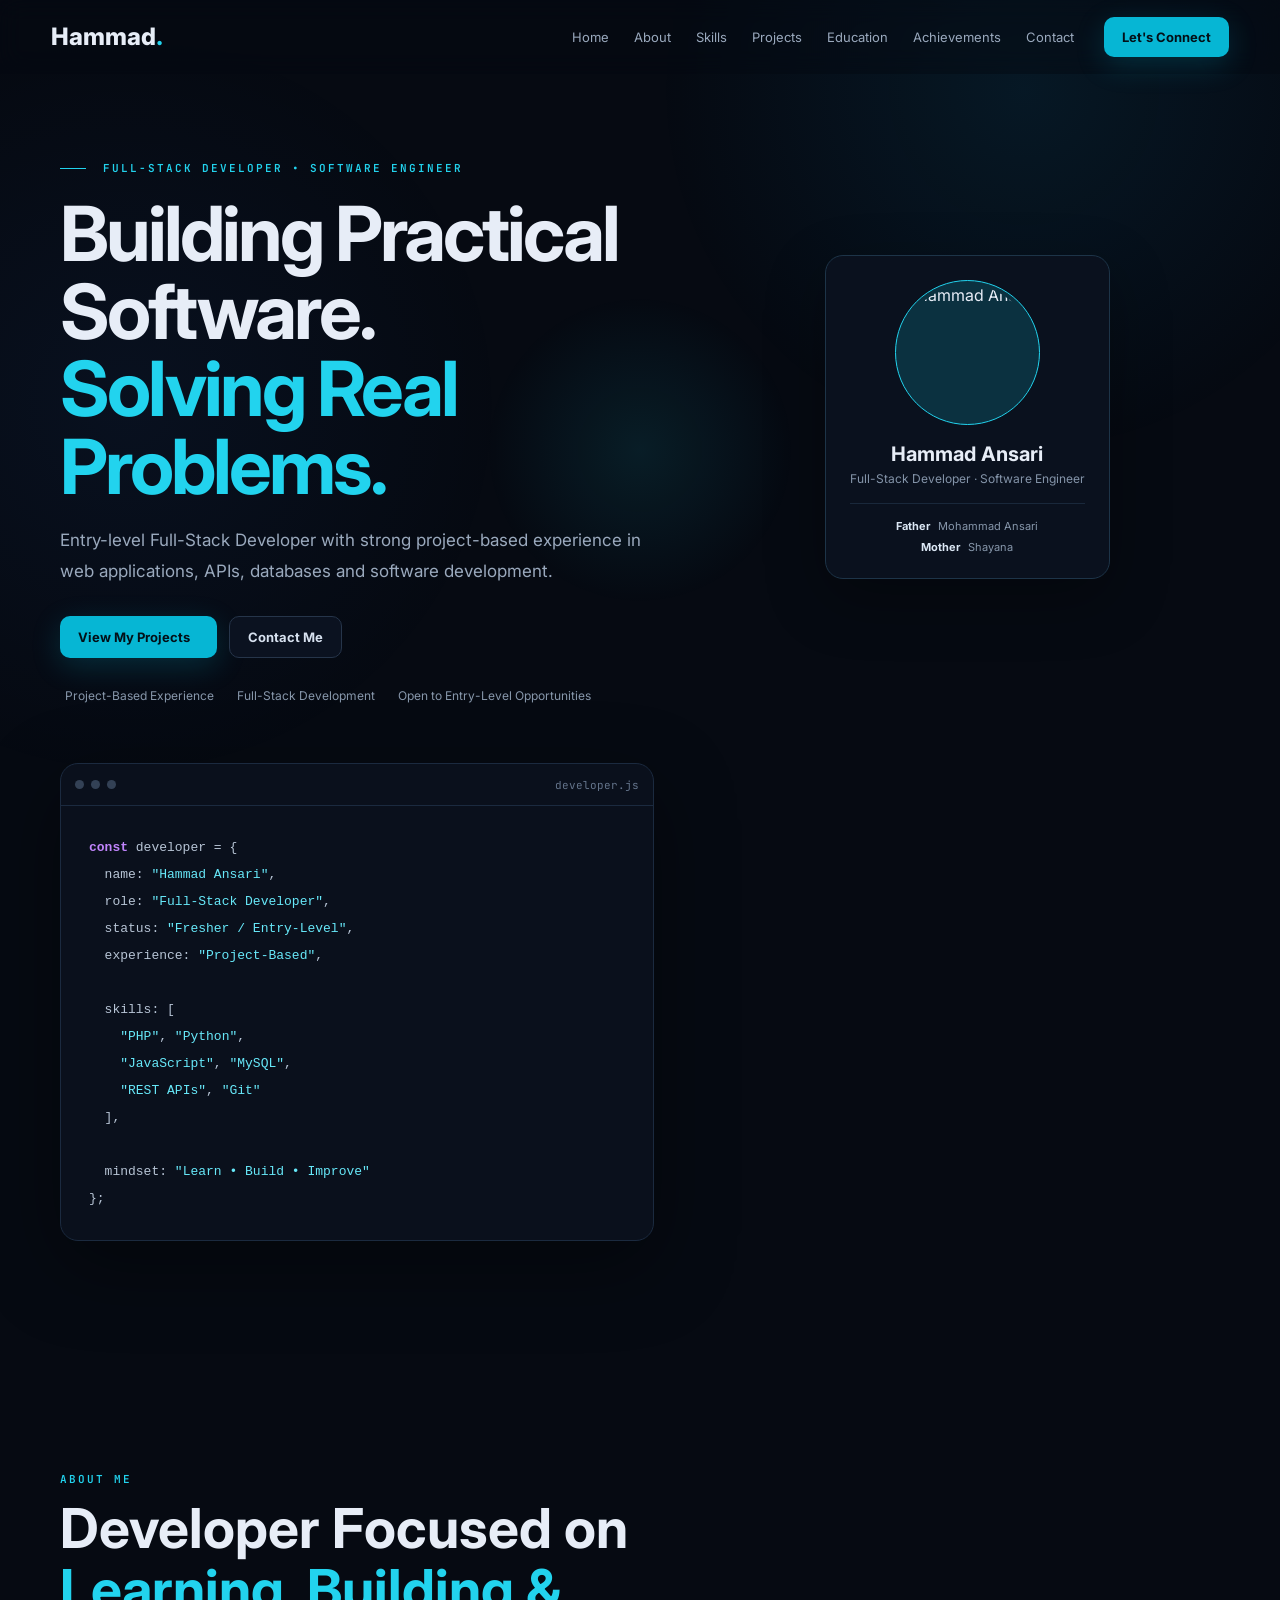
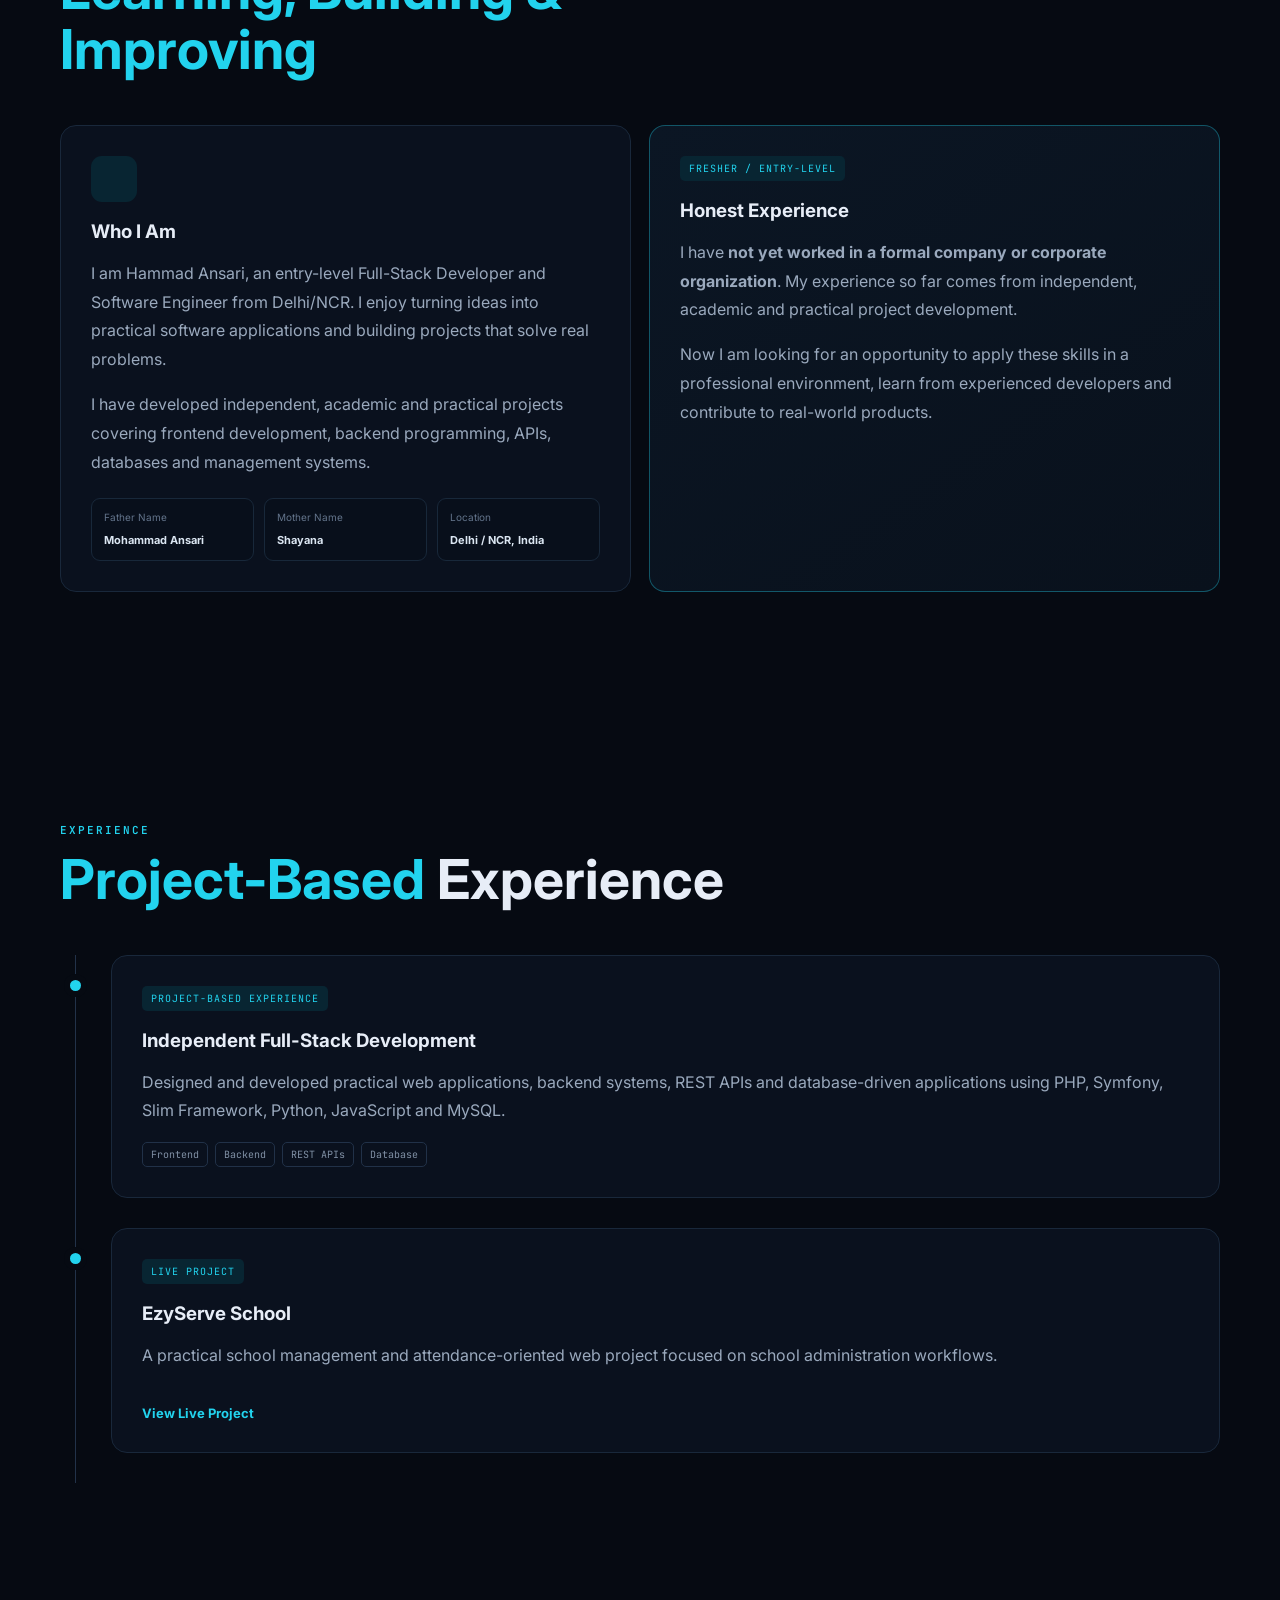
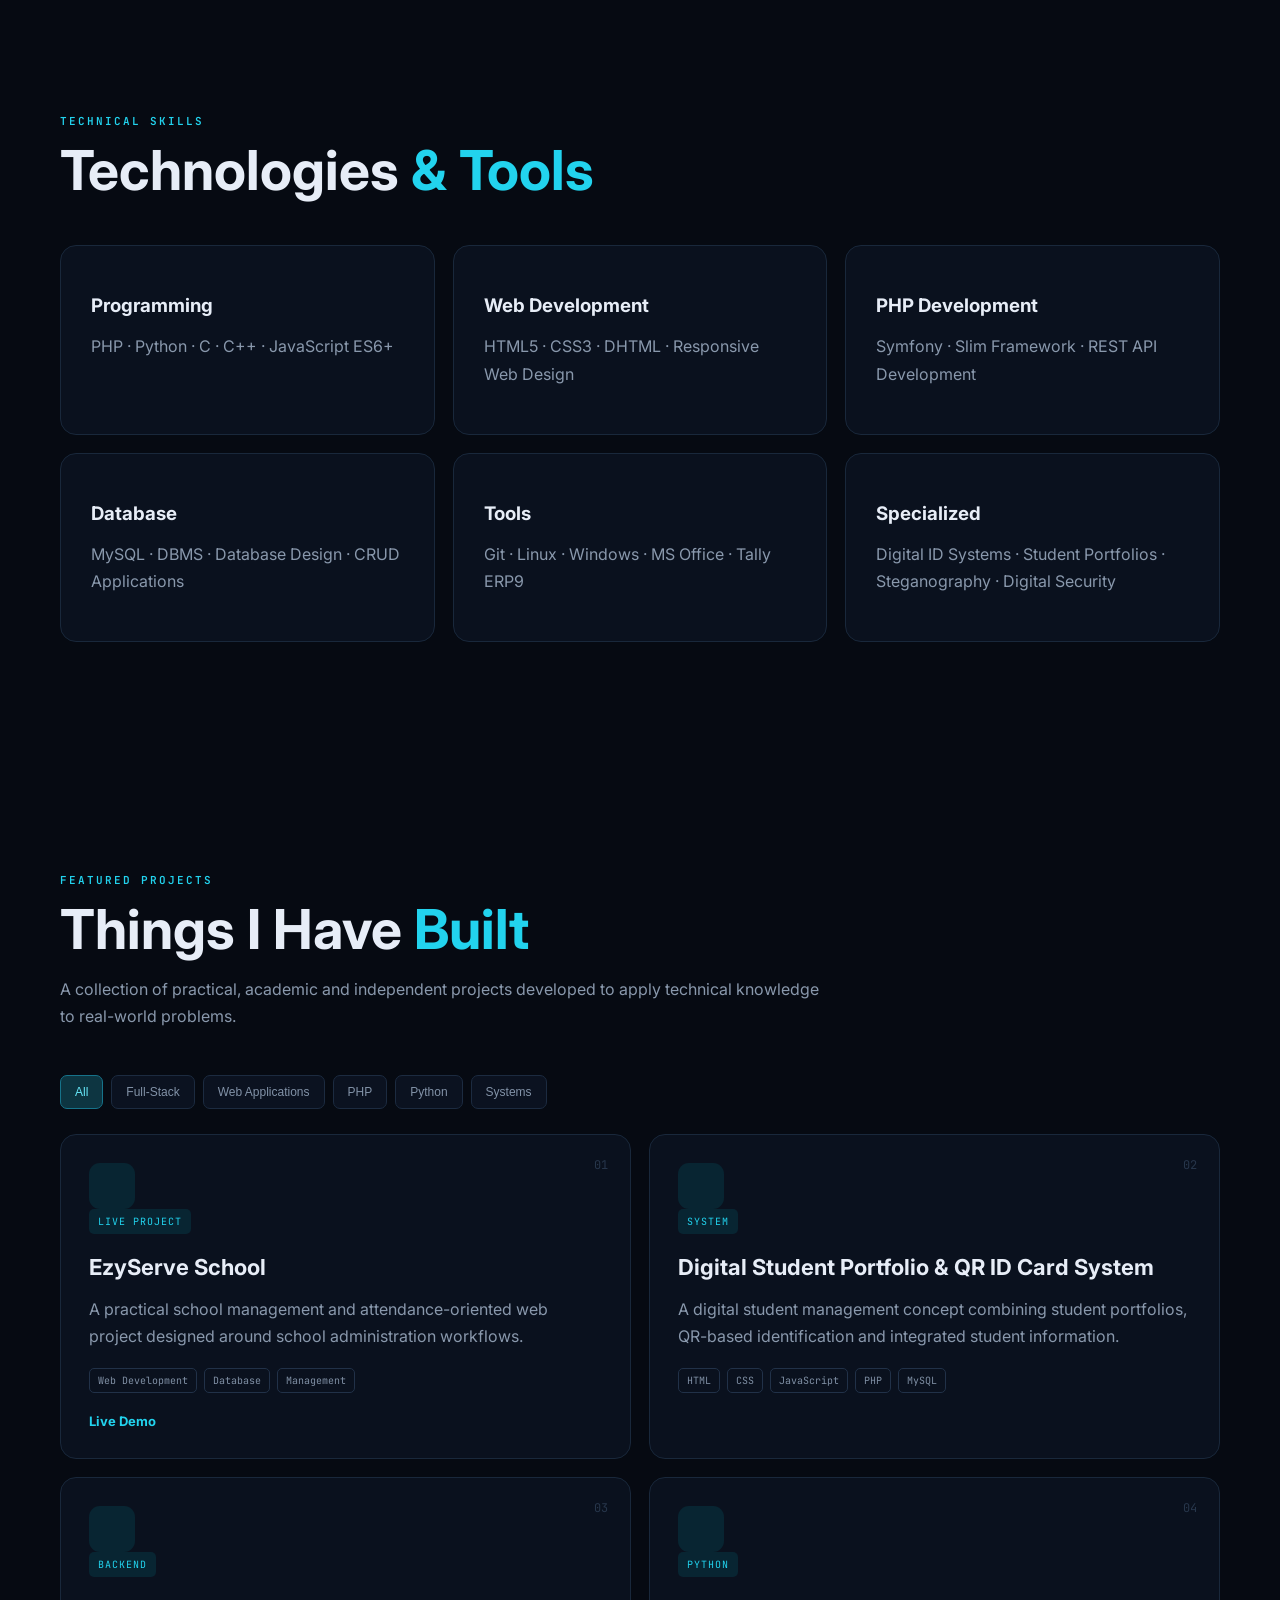
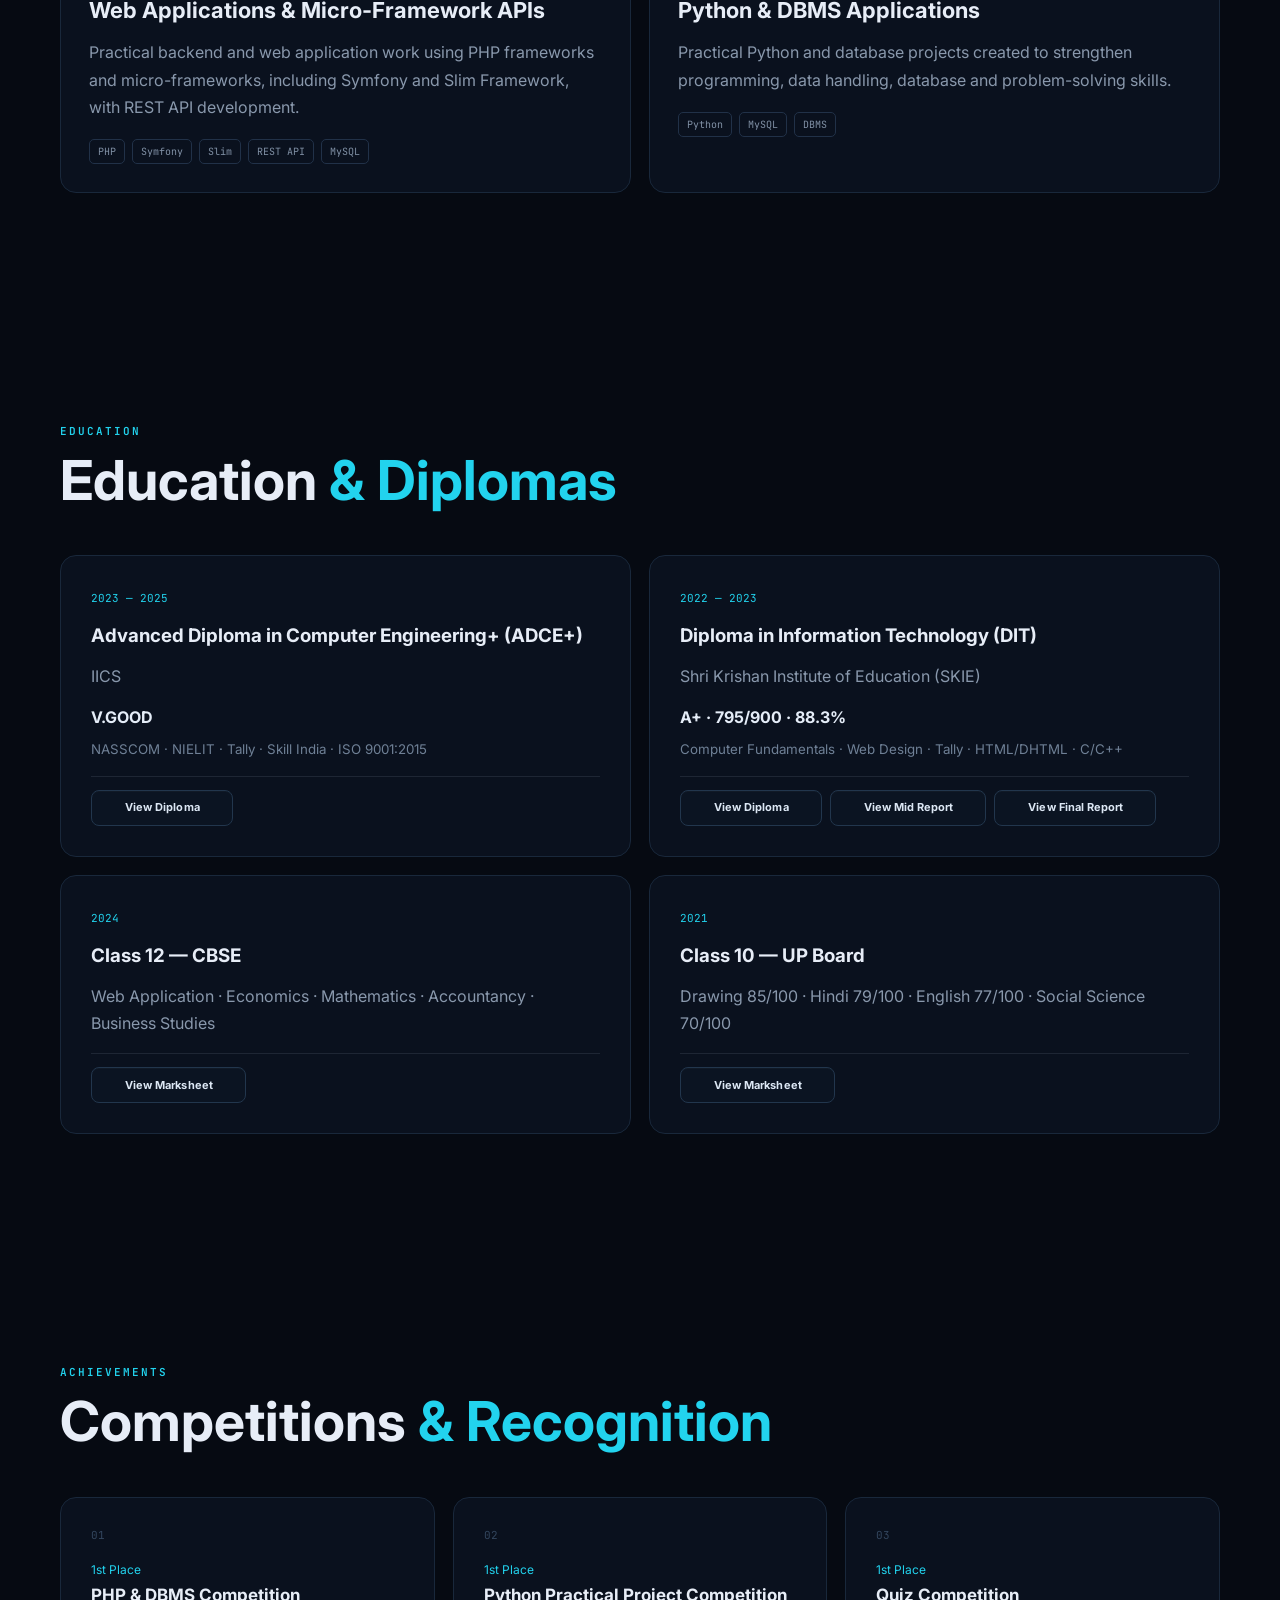
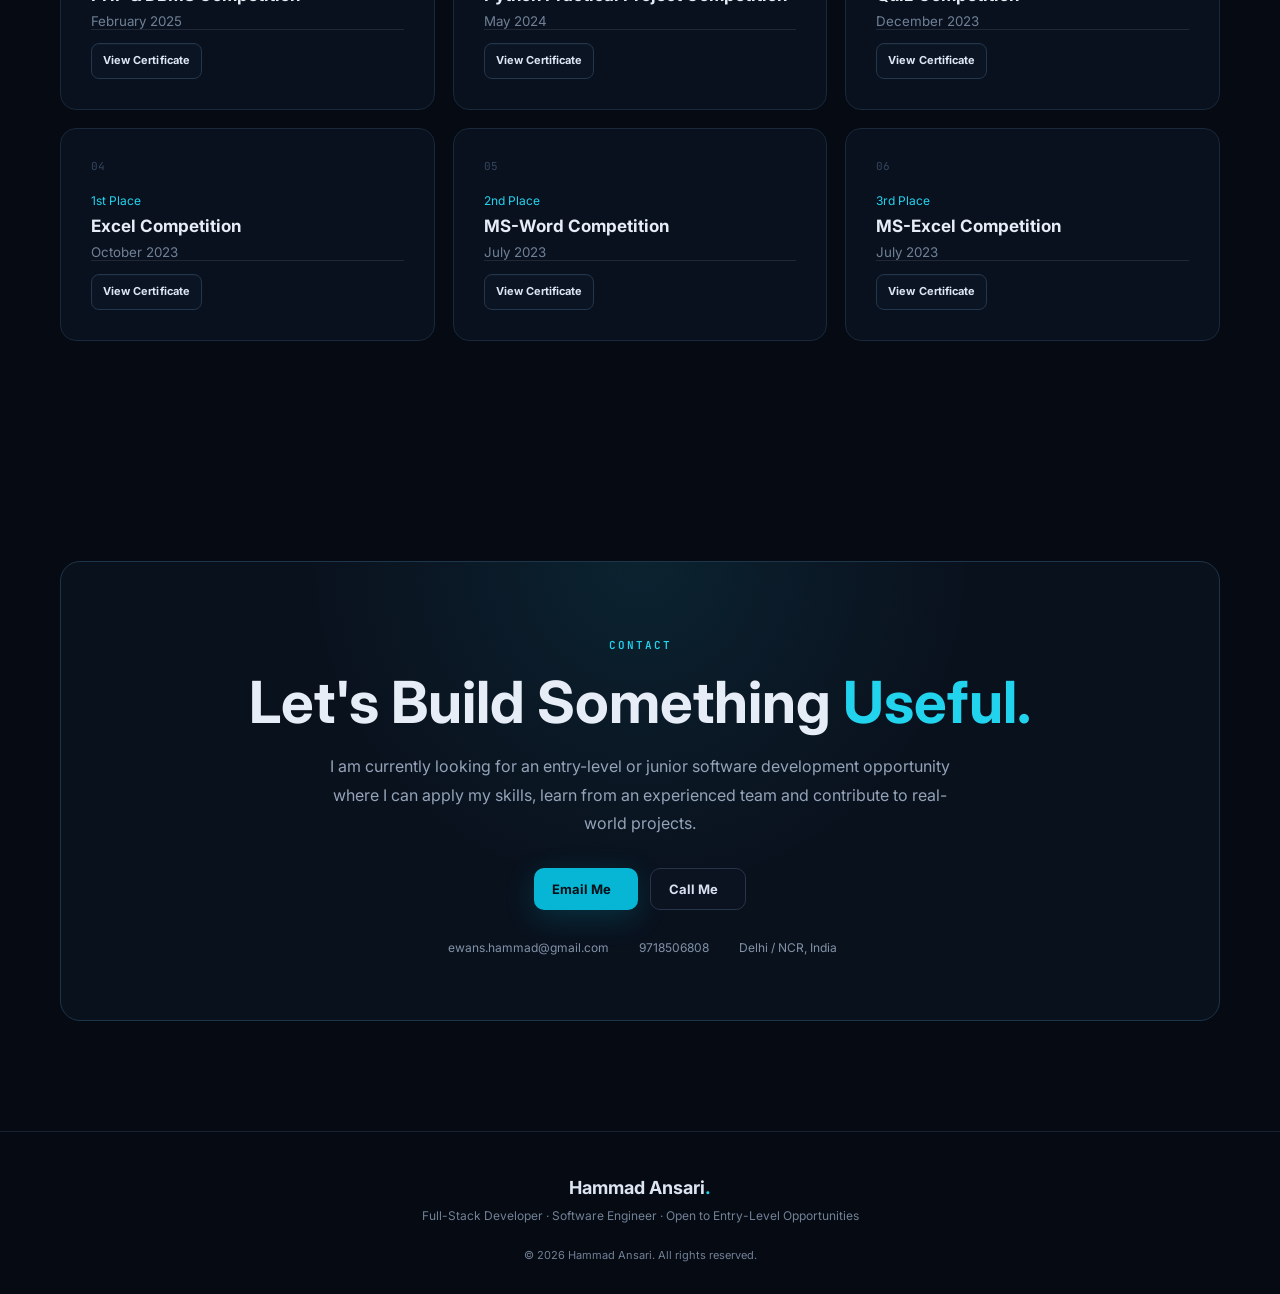
==== index.html @ 36e19ffa "Add files via upload" ====
<!DOCTYPE html>
<html lang="en">
<head>
  <meta charset="UTF-8">
  <meta name="viewport" content="width=device-width, initial-scale=1.0">
  <meta name="description" content="Portfolio of Hammad Ansari, an entry-level Full-Stack Developer and Software Engineer with hands-on project-based experience.">
  <meta name="keywords" content="Hammad Ansari, Hammad Ansari, Full Stack Developer, Software Engineer, PHP Developer, Python Developer, Fresher Developer, Delhi NCR">
  <meta name="author" content="Hammad Ansari">
  <meta property="og:title" content="Hammad Ansari | Full-Stack Developer">
  <meta property="og:description" content="Entry-level Full-Stack Developer and Software Engineer with strong hands-on project-based experience.">
  <title>Hammad Ansari | Full-Stack Developer</title>

  <link rel="preconnect" href="https://fonts.googleapis.com">
  <link rel="preconnect" href="https://fonts.gstatic.com" crossorigin>
  <link href="https://fonts.googleapis.com/css2?family=Inter:wght@400;500;600;700;800&family=JetBrains+Mono:wght@400;500;600&display=swap" rel="stylesheet">
  <link rel="stylesheet" href="https://cdn.jsdelivr.net/npm/remixicon@4.6.0/fonts/remixicon.css">
  <script src="https://cdn.tailwindcss.com"></script>
  <link rel="stylesheet" href="css/style.css">
</head>
<body>
  <header class="navbar" id="navbar">
    <a class="brand" href="#home">Hammad<span>.</span></a>
    <button class="menu-btn" id="menuBtn" aria-label="Open navigation"><i class="ri-menu-3-line"></i></button>
    <nav id="navMenu">
      <a href="#home">Home</a>
      <a href="#about">About</a>
      <a href="#skills">Skills</a>
      <a href="#projects">Projects</a>
      <a href="#education">Education</a>
      <a href="#achievements">Achievements</a>
      <a href="#contact">Contact</a>
    </nav>
    <a class="nav-cta" href="#contact">Let's Connect</a>
  </header>

  <main>
    <section class="hero section" id="home">
      <div class="hero-grid">
        <div class="reveal">
          <p class="eyebrow"><span></span> FULL-STACK DEVELOPER • SOFTWARE ENGINEER</p>
          <h1>Building Practical Software.<br><span>Solving Real Problems.</span></h1>
          <p class="hero-copy">Entry-level Full-Stack Developer with strong project-based experience in web applications, APIs, databases and software development.</p>
          <div class="hero-actions">
            <a class="btn primary" href="#projects">View My Projects <i class="ri-arrow-right-line"></i></a>
            <a class="btn secondary" href="#contact">Contact Me</a>
          </div>
          <div class="trust">
            <span><i class="ri-checkbox-circle-fill"></i> Project-Based Experience</span>
            <span><i class="ri-checkbox-circle-fill"></i> Full-Stack Development</span>
            <span><i class="ri-checkbox-circle-fill"></i> Open to Entry-Level Opportunities</span>
          </div>
        </div>

        <div class="profile-card reveal">
          <div class="profile-ring"><img src="assets/images/Hammad_Passportsize.png" alt="Hammad Ansari"></div>
          <h3>Hammad Ansari</h3>
          <p>Full-Stack Developer · Software Engineer</p>
          <div class="personal-mini">
            <span><b>Father</b> Mohammad Ansari</span>
            <span><b>Mother</b> Shayana</span>
          </div>
        </div>

        <div class="code-window reveal">
          <div class="window-bar"><span></span><span></span><span></span><small>developer.js</small></div>
          <pre><code><b>const</b> developer = {
  name: <em>"Hammad Ansari"</em>,
  role: <em>"Full-Stack Developer"</em>,
  status: <em>"Fresher / Entry-Level"</em>,
  experience: <em>"Project-Based"</em>,

  skills: [
    <em>"PHP"</em>, <em>"Python"</em>,
    <em>"JavaScript"</em>, <em>"MySQL"</em>,
    <em>"REST APIs"</em>, <em>"Git"</em>
  ],

  mindset: <em>"Learn • Build • Improve"</em>
};</code></pre>
        </div>
      </div>
    </section>

    <section class="section" id="about">
      <div class="section-head reveal">
        <p class="eyebrow">ABOUT ME</p>
        <h2>Developer Focused on <span>Learning, Building & Improving</span></h2>
      </div>
      <div class="about-grid">
        <div class="about-card reveal">
          <div class="icon-box"><i class="ri-code-s-slash-line"></i></div>
          <h3>Who I Am</h3>
          <p>I am Hammad Ansari, an entry-level Full-Stack Developer and Software Engineer from Delhi/NCR. I enjoy turning ideas into practical software applications and building projects that solve real problems.</p>
          <p>I have developed independent, academic and practical projects covering frontend development, backend programming, APIs, databases and management systems.</p> 
          <div class="personal-details">
            <div><span>Father Name</span><strong>Mohammad Ansari</strong></div>
            <div><span>Mother Name</span><strong>Shayana</strong></div>
            <div><span>Location</span><strong>Delhi / NCR, India</strong></div>
          </div>
        </div>
        <div class="about-card highlight reveal">
          <div class="status-pill"><i class="ri-user-search-line"></i> FRESHER / ENTRY-LEVEL</div>
          <h3>Honest Experience</h3>
          <p>I have <strong>not yet worked in a formal company or corporate organization</strong>. My experience so far comes from independent, academic and practical project development.</p>
          <p>Now I am looking for an opportunity to apply these skills in a professional environment, learn from experienced developers and contribute to real-world products.</p>
        </div>
      </div>
    </section>

    <section class="section" id="experience">
      <div class="section-head reveal">
        <p class="eyebrow">EXPERIENCE</p>
        <h2><span>Project-Based</span> Experience</h2>
      </div>
      <div class="timeline">
        <article class="timeline-item reveal">
          <div class="timeline-dot"></div>
          <div class="timeline-card">
            <span class="tag">PROJECT-BASED EXPERIENCE</span>
            <h3>Independent Full-Stack Development</h3>
            <p>Designed and developed practical web applications, backend systems, REST APIs and database-driven applications using PHP, Symfony, Slim Framework, Python, JavaScript and MySQL.</p>
            <div class="chips"><span>Frontend</span><span>Backend</span><span>REST APIs</span><span>Database</span></div>
          </div>
        </article>
        <article class="timeline-item reveal">
          <div class="timeline-dot"></div>
          <div class="timeline-card">
            <span class="tag">LIVE PROJECT</span>
            <h3>EzyServe School</h3>
            <p>A practical school management and attendance-oriented web project focused on school administration workflows.</p>
            <a class="text-link" href="https://esyserveschool.onrender.com" target="_blank" rel="noopener noreferrer">View Live Project <i class="ri-external-link-line"></i></a>
          </div>
        </article>
      </div>
    </section>

    <section class="section" id="skills">
      <div class="section-head reveal">
        <p class="eyebrow">TECHNICAL SKILLS</p>
        <h2>Technologies <span>& Tools</span></h2>
      </div>
      <div class="skills-grid">
        <div class="skill-card reveal"><i class="ri-terminal-box-line"></i><h3>Programming</h3><p>PHP · Python · C · C++ · JavaScript ES6+</p></div>
        <div class="skill-card reveal"><i class="ri-global-line"></i><h3>Web Development</h3><p>HTML5 · CSS3 · DHTML · Responsive Web Design</p></div>
        <div class="skill-card reveal"><i class="ri-server-line"></i><h3>PHP Development</h3><p>Symfony · Slim Framework · REST API Development</p></div>
        <div class="skill-card reveal"><i class="ri-database-2-line"></i><h3>Database</h3><p>MySQL · DBMS · Database Design · CRUD Applications</p></div>
        <div class="skill-card reveal"><i class="ri-tools-line"></i><h3>Tools</h3><p>Git · Linux · Windows · MS Office · Tally ERP9</p></div>
        <div class="skill-card reveal"><i class="ri-shield-check-line"></i><h3>Specialized</h3><p>Digital ID Systems · Student Portfolios · Steganography · Digital Security</p></div>
      </div>
    </section>

    <section class="section" id="projects">
      <div class="section-head reveal">
        <p class="eyebrow">FEATURED PROJECTS</p>
        <h2>Things I Have <span>Built</span></h2>
        <p>A collection of practical, academic and independent projects developed to apply technical knowledge to real-world problems.</p>
      </div>
      <div class="filters reveal" id="filters">
        <button class="active" data-filter="all">All</button>
        <button data-filter="full-stack">Full-Stack</button>
        <button data-filter="web">Web Applications</button>
        <button data-filter="php">PHP</button>
        <button data-filter="python">Python</button>
        <button data-filter="systems">Systems</button>
      </div>
      <div class="projects-grid" id="projectGrid">
        <article class="project-card reveal" data-category="full-stack web systems">
          <div class="project-number">01</div>
          <div class="project-icon"><i class="ri-school-line"></i></div>
          <span class="tag">LIVE PROJECT</span>
          <h3>EzyServe School</h3>
          <p>A practical school management and attendance-oriented web project designed around school administration workflows.</p>
          <div class="chips"><span>Web Development</span><span>Database</span><span>Management</span></div>
          <a class="project-link" href="https://esyserveschool.onrender.com" target="_blank" rel="noopener noreferrer">Live Demo <i class="ri-arrow-up-right-line"></i></a>
        </article>

        <article class="project-card reveal" data-category="full-stack web systems">
          <div class="project-number">02</div>
          <div class="project-icon"><i class="ri-qr-code-line"></i></div>
          <span class="tag">SYSTEM</span>
          <h3>Digital Student Portfolio & QR ID Card System</h3>
          <p>A digital student management concept combining student portfolios, QR-based identification and integrated student information.</p>
          <div class="chips"><span>HTML</span><span>CSS</span><span>JavaScript</span><span>PHP</span><span>MySQL</span></div>
        </article>

        <article class="project-card reveal" data-category="full-stack web php">
          <div class="project-number">03</div>
          <div class="project-icon"><i class="ri-api-line"></i></div>
          <span class="tag">BACKEND</span>
          <h3>Web Applications & Micro-Framework APIs</h3>
          <p>Practical backend and web application work using PHP frameworks and micro-frameworks, including Symfony and Slim Framework, with REST API development.</p>
          <div class="chips"><span>PHP</span><span>Symfony</span><span>Slim</span><span>REST API</span><span>MySQL</span></div>
        </article>

        <article class="project-card reveal" data-category="python systems">
          <div class="project-number">04</div>
          <div class="project-icon"><i class="ri-braces-line"></i></div>
          <span class="tag">PYTHON</span>
          <h3>Python & DBMS Applications</h3>
          <p>Practical Python and database projects created to strengthen programming, data handling, database and problem-solving skills.</p>
          <div class="chips"><span>Python</span><span>MySQL</span><span>DBMS</span></div>
        </article>
      </div>
    </section>

    <section class="section" id="education">
      <div class="section-head reveal">
        <p class="eyebrow">EDUCATION</p>
        <h2>Education <span>& Diplomas</span></h2>
      </div>
      <div class="education-grid">
        <article class="edu-card reveal">
          <span class="year">2023 — 2025</span>
          <h3>Advanced Diploma in Computer Engineering+ (ADCE+)</h3>
          <p>IICS</p>
          <strong>V.GOOD</strong>
          <small>NASSCOM · NIELIT · Tally · Skill India · ISO 9001:2015</small>
          <div class="document-actions">
            <a href="assets/documents/ADCEDiploma.jpg" class="document-view-link" data-lightbox="document" aria-label="View Advanced Diploma certificate">
              <i class="ri-graduation-cap-line" aria-hidden="true"></i><span>View Diploma</span><i class="ri-arrow-up-right-line action-arrow" aria-hidden="true"></i>
            </a>
          </div>
        </article>
        <article class="edu-card reveal">
          <span class="year">2022 — 2023</span>
          <h3>Diploma in Information Technology (DIT)</h3>
          <p>Shri Krishan Institute of Education (SKIE)</p>
          <strong>A+ · 795/900 · 88.3%</strong>
          <small>Computer Fundamentals · Web Design · Tally · HTML/DHTML · C/C++</small>
          <div class="document-actions">
            <a href="assets/documents/DITDiploma.jpg" class="document-view-link" data-lightbox="document" aria-label="View Diploma in Information Technology certificate"><i class="ri-graduation-cap-line" aria-hidden="true"></i><span>View Diploma</span><i class="ri-arrow-up-right-line action-arrow" aria-hidden="true"></i></a>
            <a href="assets/documents/DITMidReportCard.jpg" class="document-view-link" data-lightbox="document" aria-label="View DIT mid report card"><i class="ri-bar-chart-box-line" aria-hidden="true"></i><span>View Mid Report</span><i class="ri-arrow-up-right-line action-arrow" aria-hidden="true"></i></a>
            <a href="assets/documents/DITFinalReportCard.jpg" class="document-view-link" data-lightbox="document" aria-label="View DIT final report card"><i class="ri-file-chart-line" aria-hidden="true"></i><span>View Final Report</span><i class="ri-arrow-up-right-line action-arrow" aria-hidden="true"></i></a>
          </div>
        </article>
        <article class="edu-card reveal">
          <span class="year">2024</span>
          <h3>Class 12 — CBSE</h3>
          <p>Web Application · Economics · Mathematics · Accountancy · Business Studies</p>
          <div class="document-actions">
            <a href="assets/documents/12thMarksheet.jpg" class="document-view-link" data-lightbox="document" aria-label="View Class 12 marksheet"><i class="ri-file-list-3-line" aria-hidden="true"></i><span>View Marksheet</span><i class="ri-arrow-up-right-line action-arrow" aria-hidden="true"></i></a>
          </div>
        </article>
        <article class="edu-card reveal">
          <span class="year">2021</span>
          <h3>Class 10 — UP Board</h3>
          <p>Drawing 85/100 · Hindi 79/100 · English 77/100 · Social Science 70/100</p>
          <div class="document-actions">
            <a href="assets/documents/10thMarksheet.jpg" class="document-view-link" data-lightbox="document" aria-label="View Class 10 marksheet"><i class="ri-file-list-3-line" aria-hidden="true"></i><span>View Marksheet</span><i class="ri-arrow-up-right-line action-arrow" aria-hidden="true"></i></a>
          </div>
        </article>
      </div>
    </section>

    <section class="section" id="achievements">
      <div class="section-head reveal">
        <p class="eyebrow">ACHIEVEMENTS</p>
        <h2>Competitions <span>& Recognition</span></h2>
      </div>
      <div class="achievement-grid">
        <div class="achievement reveal"><b>01</b><span>1st Place</span><h3>PHP & DBMS Competition</h3><small>February 2025</small><div class="document-actions achievement-document-actions"><a href="assets/documents/PhpDBMSCertificate.jpg" class="document-view-link achievement-view-link" data-lightbox="document" aria-label="View PHP & DBMS Competition certificate">View Certificate</a></div></div>
        <div class="achievement reveal"><b>02</b><span>1st Place</span><h3>Python Practical Project Competition</h3><small>May 2024</small><div class="document-actions achievement-document-actions"><a href="assets/documents/PythonProjectCertificate.jpg" class="document-view-link achievement-view-link" data-lightbox="document" aria-label="View Python Practical Project Competition certificate">View Certificate</a></div></div>
        <div class="achievement reveal"><b>03</b><span>1st Place</span><h3>Quiz Competition</h3><small>December 2023</small><div class="document-actions achievement-document-actions"><a href="assets/documents/CSSQuizCertificate.jpg" class="document-view-link achievement-view-link" data-lightbox="document" aria-label="View Quiz Competition certificate">View Certificate</a></div></div>
        <div class="achievement reveal"><b>04</b><span>1st Place</span><h3>Excel Competition</h3><small>October 2023</small><div class="document-actions achievement-document-actions"><a href="assets/documents/MsExcelCertificate.jpg" class="document-view-link achievement-view-link" data-lightbox="document" aria-label="View Excel Competition certificate">View Certificate</a></div></div>
        <div class="achievement reveal"><b>05</b><span>2nd Place</span><h3>MS-Word Competition</h3><small>July 2023</small><div class="document-actions achievement-document-actions"><a href="assets/documents/MSWordCertificate.jpg" class="document-view-link achievement-view-link" data-lightbox="document" aria-label="View MS-Word Competition certificate">View Certificate</a></div></div>
        <div class="achievement reveal"><b>06</b><span>3rd Place</span><h3>MS-Excel Competition</h3><small>July 2023</small><div class="document-actions achievement-document-actions"><a href="assets/documents/ExcelCertificate.jpg" class="document-view-link achievement-view-link" data-lightbox="document" aria-label="View MS-Excel Competition certificate">View Certificate</a></div></div>
      </div>
    </section>
<section class="section" id="contact">
      <div class="contact-box reveal">
        <p class="eyebrow">CONTACT</p>
        <h2>Let's Build Something <span>Useful.</span></h2>
        <p>I am currently looking for an entry-level or junior software development opportunity where I can apply my skills, learn from an experienced team and contribute to real-world projects.</p>
        <div class="contact-actions">
          <a class="btn primary" href="mailto:ewans.hammad@gmail.com">Email Me <i class="ri-mail-line"></i></a>
          <a class="btn secondary" href="tel:+919718506808">Call Me <i class="ri-phone-line"></i></a>
        </div>
        <div class="contact-details">
          <span><i class="ri-mail-line"></i> ewans.hammad@gmail.com</span>
          <span><i class="ri-phone-line"></i> 9718506808</span>
          <span><i class="ri-map-pin-line"></i> Delhi / NCR, India</span>
        </div>
      </div>
    </section>
  </main>

  <footer>
    <strong>Hammad Ansari<span>.</span></strong>
    <p>Full-Stack Developer · Software Engineer · Open to Entry-Level Opportunities</p>
    <small>© 2026 Hammad Ansari. All rights reserved.</small>
  </footer>

  <script src="https://cdn.jsdelivr.net/npm/gsap@3.13.0/dist/gsap.min.js"></script>
  <script src="https://cdn.jsdelivr.net/npm/gsap@3.13.0/dist/ScrollTrigger.min.js"></script>
  <script src="https://cdn.jsdelivr.net/npm/typed.js@2.1.0/dist/typed.umd.js"></script>
  <script src="js/script.js"></script>

<!-- Document Image Lightbox -->
<div class="document-lightbox" id="documentLightbox" aria-hidden="true">
  <button class="document-lightbox-close" type="button" aria-label="Close image">
    <i class="ri-close-line"></i>
  </button>
  <div class="document-lightbox-backdrop"></div>
  <div class="document-lightbox-content" role="dialog" aria-modal="true" aria-label="Document preview">
    <img id="documentLightboxImage" src="" alt="Document preview">
  </div>
</div>

</body>
</html>
---- css/style.css ----
*{box-sizing:border-box}html{scroll-behavior:smooth}body{margin:0;background:#060a12;color:#e7edf7;font-family:Inter,system-ui,sans-serif;overflow-x:hidden}body:before{content:"";position:fixed;inset:0;pointer-events:none;background:radial-gradient(circle at 80% 10%,rgba(14,165,233,.09),transparent 28%),radial-gradient(circle at 10% 45%,rgba(59,130,246,.06),transparent 30%)}a{text-decoration:none;color:inherit}.section{width:min(1160px,92%);margin:auto;padding:110px 0}.navbar{position:fixed;z-index:1000;top:0;left:0;right:0;height:74px;display:flex;align-items:center;gap:30px;padding:0 4%;border-bottom:1px solid transparent;transition:.3s;background:rgba(6,10,18,.45);backdrop-filter:blur(12px)}.navbar.scrolled{background:rgba(6,10,18,.9);border-color:#172235}.brand{font-size:24px;font-weight:800;margin-right:auto}.brand span,footer span{color:#22d3ee}.navbar nav{display:flex;gap:25px}.navbar nav a{font-size:13px;color:#9aa9bd;transition:.25s}.navbar nav a:hover{color:#fff}.nav-cta,.btn{display:inline-flex;align-items:center;justify-content:center;gap:9px;border-radius:10px;padding:12px 18px;font-weight:700;font-size:13px}.nav-cta,.btn.primary{background:#06b6d4;color:#031018;box-shadow:0 8px 30px rgba(6,182,212,.2)}.btn.secondary{border:1px solid #26354a;color:#d7e1ef;background:#0b1220}.menu-btn{display:none;background:none;border:0;color:white;font-size:25px}.hero{min-height:100vh;display:flex;align-items:center;padding-top:150px}.hero-grid{display:grid;grid-template-columns:1.08fr .92fr;gap:60px;align-items:center}.eyebrow{font-family:"JetBrains Mono",monospace;font-size:11px;letter-spacing:2px;color:#22d3ee;font-weight:600}.eyebrow span{display:inline-block;width:26px;height:1px;background:#22d3ee;vertical-align:middle;margin-right:8px}.hero h1{font-size:clamp(42px,6vw,76px);line-height:1.02;letter-spacing:-3px;margin:20px 0}.hero h1 span,h2 span{color:#22d3ee}.hero-copy{font-size:17px;line-height:1.8;color:#9aa9bd;max-width:650px}.hero-actions{display:flex;gap:12px;margin:30px 0}.trust{display:flex;flex-wrap:wrap;gap:18px;color:#8797ab;font-size:12px}.trust i{color:#22d3ee;margin-right:5px}.code-window{border:1px solid #1b2a3f;background:#0a101c;border-radius:18px;overflow:hidden;box-shadow:0 25px 80px rgba(0,0,0,.4)}.window-bar{height:42px;border-bottom:1px solid #1b2a3f;display:flex;align-items:center;gap:7px;padding:0 14px}.window-bar span{width:9px;height:9px;border-radius:50%;background:#334155}.window-bar small{margin-left:auto;color:#64748b;font:11px "JetBrains Mono"}.code-window pre{margin:0;padding:28px;overflow:auto;color:#b7c4d5;font:13px/2 "JetBrains Mono",monospace}.code-window b{color:#c084fc}.code-window em{color:#67e8f9;font-style:normal}.section-head{max-width:760px;margin-bottom:45px}.section-head h2{font-size:clamp(34px,5vw,55px);line-height:1.1;margin:12px 0}.section-head>p:last-child{color:#8998ac;line-height:1.7}.about-grid,.skills-grid,.education-grid,.achievement-grid{display:grid;gap:18px}.about-grid{grid-template-columns:1fr 1fr}.about-card,.skill-card,.edu-card,.achievement,.timeline-card{background:#0a111e;border:1px solid #19283b;border-radius:16px;padding:30px}.about-card p{color:#9aa9bd;line-height:1.8}.about-card.highlight{border-color:rgba(34,211,238,.35);background:linear-gradient(145deg,#0b1624,#09111c)}.icon-box,.project-icon{width:46px;height:46px;display:grid;place-items:center;border-radius:11px;background:#082532;color:#22d3ee;font-size:23px}.about-card h3,.skill-card h3,.edu-card h3,.timeline-card h3{margin:18px 0 10px}.status-pill,.tag{display:inline-flex;padding:6px 9px;border-radius:5px;background:#082532;color:#22d3ee;font:10px "JetBrains Mono";letter-spacing:1px}.timeline{position:relative;margin-left:15px;border-left:1px solid #223249}.timeline-item{position:relative;padding:0 0 30px 35px}.timeline-dot{position:absolute;left:-6px;top:25px;width:11px;height:11px;border-radius:50%;background:#22d3ee;box-shadow:0 0 0 6px #060a12}.timeline-card p{color:#9aa9bd;line-height:1.75}.chips{display:flex;flex-wrap:wrap;gap:7px;margin-top:18px}.chips span{padding:5px 8px;border:1px solid #213148;border-radius:5px;color:#8191a6;font:10px "JetBrains Mono"}.text-link,.project-link{display:inline-flex;gap:7px;align-items:center;color:#22d3ee;font-size:13px;font-weight:700;margin-top:20px}.skills-grid{grid-template-columns:repeat(3,1fr)}.skill-card{transition:.3s}.skill-card:hover,.project-card:hover,.achievement:hover{transform:translateY(-5px);border-color:#24506a}.skill-card>i{font-size:27px;color:#22d3ee}.skill-card p,.edu-card p{color:#8998ac;line-height:1.7}.filters{display:flex;flex-wrap:wrap;gap:8px;margin-bottom:25px}.filters button{background:#0b1220;color:#8292a7;border:1px solid #1c2b40;padding:9px 14px;border-radius:7px;font-size:12px;cursor:pointer}.filters button.active,.filters button:hover{background:#0d3541;color:#67e8f9;border-color:#16738a}.projects-grid{display:grid;grid-template-columns:repeat(2,1fr);gap:18px}.project-card{position:relative;background:#0a111e;border:1px solid #19283b;border-radius:16px;padding:28px;transition:.3s;min-height:310px}.project-number{position:absolute;right:22px;top:22px;color:#27364b;font:12px "JetBrains Mono"}.project-card h3{font-size:22px;margin:20px 0 10px}.project-card p{color:#8998ac;line-height:1.7}.education-grid{grid-template-columns:repeat(2,1fr)}.year{font:11px "JetBrains Mono";color:#22d3ee}.edu-card strong{display:block;color:#e5edf8;margin:12px 0}.edu-card small{display:block;color:#6f8096;line-height:1.6}.achievement-grid{grid-template-columns:repeat(3,1fr)}.achievement{transition:.3s}.achievement b{font:11px "JetBrains Mono";color:#33465e}.achievement span{display:block;color:#22d3ee;font-size:12px;margin-top:20px}.achievement h3{font-size:17px;margin:8px 0}.achievement small{color:#6f8096}.contact-box{border:1px solid #1d354a;border-radius:20px;padding:65px;text-align:center;background:radial-gradient(circle at 50% 0%,rgba(34,211,238,.09),transparent 45%),#09111d}.contact-box h2{font-size:clamp(36px,5vw,58px);margin:15px 0}.contact-box>p:not(.eyebrow){max-width:650px;margin:0 auto;color:#94a3b8;line-height:1.8}.contact-actions{display:flex;justify-content:center;gap:12px;margin:30px 0}.contact-details{display:flex;justify-content:center;gap:25px;flex-wrap:wrap;color:#8292a7;font-size:12px}.contact-details i{color:#22d3ee;margin-right:5px}footer{border-top:1px solid #172235;padding:45px 5%;text-align:center;color:#718197}footer strong{font-size:18px;color:#dce6f3}footer p{font-size:12px;margin:10px 0 20px}footer small{font-size:11px}.reveal{opacity:0;transform:translateY(25px)}@media(max-width:900px){.navbar nav,.nav-cta{display:none}.menu-btn{display:block}.navbar{justify-content:space-between}.navbar nav.open{display:flex;position:absolute;top:74px;left:0;right:0;background:#080e18;flex-direction:column;padding:22px 6%;border-bottom:1px solid #172235}.hero-grid{grid-template-columns:1fr}.code-window{max-width:700px}.skills-grid,.achievement-grid{grid-template-columns:repeat(2,1fr)}}@media(max-width:650px){.section{padding:80px 0}.hero{padding-top:125px}.hero h1{letter-spacing:-2px}.hero-actions,.contact-actions{flex-direction:column}.about-grid,.projects-grid,.education-grid,.skills-grid,.achievement-grid{grid-template-columns:1fr}.contact-box{padding:38px 22px}.timeline{margin-left:5px}.trust{flex-direction:column;gap:9px}.code-window pre{font-size:11px;padding:18px}}

.profile-card{background:#0a111e;border:1px solid #1d3448;border-radius:18px;padding:24px;text-align:center;max-width:320px;margin:0 auto 20px;box-shadow:0 20px 60px rgba(0,0,0,.3)}
.profile-ring{width:145px;height:145px;margin:0 auto 17px;border-radius:50%;padding:4px;background:#0b3140;border:1px solid #22d3ee;overflow:hidden}
.profile-ring img{width:100%;height:100%;display:block;object-fit:cover;border-radius:50%; object-position: 0% 20%;}
.profile-card h3{margin:5px 0;font-size:20px}.profile-card p{margin:0;color:#8494a9;font-size:12px}
.personal-mini{display:flex;flex-direction:column;gap:7px;margin-top:17px;padding-top:15px;border-top:1px solid #19283b;color:#8797ab;font-size:11px}
.personal-mini b{color:#dbe7f4;margin-right:5px}
.personal-details{display:grid;grid-template-columns:repeat(3,1fr);gap:10px;margin-top:22px}
.personal-details div{background:#080f1b;border:1px solid #18283a;border-radius:9px;padding:12px}
.personal-details span{display:block;color:#63748b;font-size:10px;margin-bottom:5px}.personal-details strong{font-size:11px;color:#dbe6f2}
.document-grid{display:grid;grid-template-columns:repeat(4,1fr);gap:16px}
.document-card{background:#0a111e;border:1px solid #19283b;border-radius:13px;overflow:hidden;transition:.3s}
.document-card:hover{transform:translateY(-5px);border-color:#24506a}
.document-card img{width:100%;height:180px;display:block;object-fit:cover;object-position:top}
.document-card span{display:block;padding:13px;color:#c9d5e3;font-size:12px;font-weight:600}
@media(max-width:900px){.document-grid{grid-template-columns:repeat(2,1fr)}.personal-details{grid-template-columns:1fr}}
@media(max-width:500px){.document-grid{grid-template-columns:1fr}.document-card img{height:230px}}


/* Document image lightbox */
.document-view-link{
  display:inline-flex;
  align-items:center;
  gap:.4rem;
  margin-top:.7rem;
  color:var(--accent, #35d8ff);
  text-decoration:none;
  font-size:.85rem;
  font-weight:600;
  cursor:pointer;
}
.document-view-link:hover{text-decoration:underline}
.document-lightbox{
  position:fixed;
  inset:0;
  z-index:99999;
  display:none;
  align-items:center;
  justify-content:center;
  padding:28px;
}
.document-lightbox.is-open{display:flex}
.document-lightbox-backdrop{
  position:absolute;
  inset:0;
  background:rgba(3,8,20,.88);
  backdrop-filter:blur(8px);
}
.document-lightbox-content{
  position:relative;
  z-index:2;
  max-width:min(1100px,94vw);
  max-height:92vh;
  display:flex;
  align-items:center;
  justify-content:center;
}
.document-lightbox-content img{
  display:block;
  max-width:100%;
  max-height:88vh;
  width:auto;
  height:auto;
  object-fit:contain;
  border-radius:12px;
  box-shadow:0 24px 80px rgba(0,0,0,.45);
}
.document-lightbox-close{
  position:absolute;
  top:18px;
  right:22px;
  z-index:3;
  width:44px;
  height:44px;
  border:0;
  border-radius:50%;
  display:grid;
  place-items:center;
  background:rgba(255,255,255,.12);
  color:#fff;
  font-size:25px;
  cursor:pointer;
  transition:.2s ease;
}
.document-lightbox-close:hover{transform:scale(1.05);background:rgba(255,255,255,.2)}
body.lightbox-open{overflow:hidden}


/* Certificate / diploma click-to-preview */
.document-view-link{
  display:inline-flex;
  align-items:center;
  gap:.4rem;
  margin-top:.65rem;
  color:var(--accent, #35d8ff);
  text-decoration:none;
  font-size:.84rem;
  font-weight:600;
  cursor:pointer;
}
.document-view-link:hover{text-decoration:underline}
.document-lightbox{
  position:fixed;
  inset:0;
  z-index:99999;
  display:none;
  align-items:center;
  justify-content:center;
  padding:28px;
}
.document-lightbox.is-open{display:flex}
.document-lightbox-backdrop{
  position:absolute;
  inset:0;
  background:rgba(3,8,20,.9);
  backdrop-filter:blur(8px);
}
.document-lightbox-content{
  position:relative;
  z-index:2;
  max-width:min(1100px,94vw);
  max-height:92vh;
  display:flex;
  align-items:center;
  justify-content:center;
}
.document-lightbox-content img{
  display:block;
  max-width:100%;
  max-height:88vh;
  width:auto;
  height:auto;
  object-fit:contain;
  border-radius:12px;
  box-shadow:0 24px 80px rgba(0,0,0,.45);
}
.document-lightbox-close{
  position:absolute;
  top:18px;
  right:22px;
  z-index:3;
  width:44px;
  height:44px;
  border:0;
  border-radius:50%;
  display:grid;
  place-items:center;
  background:rgba(255,255,255,.12);
  color:#fff;
  font-size:25px;
  cursor:pointer;
}
.document-lightbox-close:hover{background:rgba(255,255,255,.2)}
body.lightbox-open{overflow:hidden}

/* Professional document preview actions */
.document-actions{
  display:flex;
  flex-wrap:wrap;
  gap:.55rem;
  margin-top:1rem;
  padding-top:.9rem;
  border-top:1px solid rgba(148,163,184,.14);
}
.document-actions .document-view-link{
  display:inline-flex;
  align-items:center;
  gap:.45rem;
  margin:0;
  padding:.52rem .72rem;
  border:1px solid rgba(148,163,184,.22);
  border-radius:10px;
  color:var(--text, #eaf2ff);
  background:rgba(255,255,255,.035);
  font-size:.76rem;
  font-weight:650;
  line-height:1;
  text-decoration:none;
  transition:transform .2s ease, border-color .2s ease, background .2s ease, box-shadow .2s ease;
}
.document-actions .document-view-link > i:first-child{
  font-size:1rem;
  color:var(--accent, #35d8ff);
}
.document-actions .document-view-link .action-arrow{
  font-size:.82rem;
  opacity:.55;
  transition:transform .2s ease, opacity .2s ease;
}
.document-actions .document-view-link:hover{
  transform:translateY(-2px);
  border-color:rgba(53,216,255,.42);
  background:rgba(53,216,255,.07);
  box-shadow:0 8px 22px rgba(0,0,0,.16);
}
.document-actions .document-view-link:hover .action-arrow{
  transform:translate(2px,-2px);
  opacity:1;
}
.achievement .achievement-document-actions{
  margin-top:1rem;
}
.achievement .achievement-view-link{
  min-width:155px;
}

/* Cursor-following ambient shine */
body::after{
  content:"";
  position:fixed;
  inset:0;
  z-index:0;
  pointer-events:none;
  opacity:.9;
  background:radial-gradient(circle 220px at var(--cursor-x,50%) var(--cursor-y,50%), rgba(34,211,238,.105), transparent 70%);
  transition:background .08s linear;
}
body > *{position:relative;z-index:1}
.navbar{z-index:1000}
.document-lightbox{z-index:99999}

/* Competition certificate action — clean, full-width and aligned */
.achievement .achievement-document-actions{
  display:block;
  width:100%;
  margin-top:18px;
  padding-top:16px;
  border-top:1px solid rgba(148,163,184,.16);
}
.achievement .achievement-view-link{
  width:100%;
  min-width:0;
  min-height:42px;
  margin:0;
  padding:0 13px;
  display:grid;
  grid-template-columns:22px 1fr 22px;
  align-items:center;
  gap:8px;
  border:1px solid #22364d;
  border-radius:9px;
  background:#0b1422;
  color:#dce7f4;
  font-size:12px;
  font-weight:700;
  line-height:1;
  letter-spacing:.1px;
  box-shadow:inset 0 1px 0 rgba(255,255,255,.025);
}
.achievement .achievement-view-link > i:first-child{
  justify-self:center;
  font-size:17px;
  color:#22d3ee;
}
.achievement .achievement-view-link span{text-align:left}
.achievement .achievement-view-link .action-arrow{
  justify-self:end;
  font-size:15px;
  color:#71839a;
  opacity:1;
  transition:transform .2s ease,color .2s ease;
}
.achievement .achievement-view-link:hover{
  transform:none;
  border-color:rgba(34,211,238,.42);
  background:#0d1a2a;
  box-shadow:0 8px 24px rgba(0,0,0,.18),0 0 0 1px rgba(34,211,238,.04);
}
.achievement .achievement-view-link:hover .action-arrow{
  transform:translate(2px,-2px);
  color:#22d3ee;
}
@media(max-width:650px){
  .achievement .achievement-view-link{min-height:44px}
}

/* Final document action polish — consistent icons, spacing and alignment */
.document-actions{
  display:flex;
  flex-wrap:wrap;
  align-items:stretch;
  gap:10px;
  margin-top:18px;
  padding-top:16px;
  border-top:1px solid rgba(148,163,184,.15);
}
.document-actions .document-view-link{
  flex:0 1 auto;
  min-height:44px;
  display:inline-flex;
  align-items:center;
  justify-content:center;
  gap:9px;
  margin:0;
  padding:0 14px;
  border:1px solid #22364d;
  border-radius:10px;
  background:#0b1422;
  color:#dce7f4;
  font-size:12px;
  font-weight:700;
  line-height:1.2;
  letter-spacing:.1px;
  text-decoration:none;
  white-space:nowrap;
  box-shadow:inset 0 1px 0 rgba(255,255,255,.025);
  transition:transform .2s ease,border-color .2s ease,background .2s ease,box-shadow .2s ease;
}
.document-actions .document-view-link > i:first-child{
  flex:0 0 18px;
  width:18px;
  height:18px;
  display:inline-flex;
  align-items:center;
  justify-content:center;
  font-size:17px;
  line-height:1;
  color:#22d3ee;
}
.document-actions .document-view-link > span{
  display:block;
  line-height:1.2;
}
.document-actions .document-view-link .action-arrow{
  flex:0 0 18px;
  width:18px;
  height:18px;
  display:inline-flex;
  align-items:center;
  justify-content:center;
  margin-left:2px;
  font-size:15px;
  line-height:1;
  color:#71839a;
  opacity:1;
  transition:transform .2s ease,color .2s ease;
}
.document-actions .document-view-link:hover{
  transform:translateY(-2px);
  border-color:rgba(34,211,238,.42);
  background:#0d1a2a;
  box-shadow:0 8px 24px rgba(0,0,0,.18),0 0 0 1px rgba(34,211,238,.04);
}
.document-actions .document-view-link:hover .action-arrow{
  transform:translate(2px,-2px);
  color:#22d3ee;
}

/* Competition cards stay balanced even when titles wrap to multiple lines. */
.achievement{
  display:flex;
  flex-direction:column;
  min-width:0;
}
.achievement .achievement-document-actions{
  width:100%;
  margin-top:auto;
  padding-top:16px;
}
.achievement .achievement-view-link{
  width:100%;
  min-width:0;
  min-height:44px;
  padding:0 14px;
  display:flex;
  align-items:center;
  justify-content:center;
}
.achievement .achievement-view-link span{
  flex:0 1 auto;
  text-align:center;
  line-height:1.2;
}

@media(max-width:650px){
  .document-actions .document-view-link{min-height:44px}
  .achievement .achievement-view-link{min-height:44px}
}

/* Compact professional document buttons — final sizing/alignment */
.document-actions{
  display:flex;
  flex-wrap:wrap;
  align-items:center;
  gap:8px;
  margin-top:16px;
  padding-top:13px;
  border-top:1px solid rgba(148,163,184,.14);
}

.document-actions .document-view-link,
.achievement .achievement-view-link{
  box-sizing:border-box;
  width:auto;
  min-width:0;
  min-height:36px;
  height:36px;
  margin:0;
  padding:0 11px;
  display:inline-flex;
  align-items:center;
  justify-content:center;
  gap:7px;
  border:1px solid #22364d;
  border-radius:8px;
  background:#0b1422;
  color:#dce7f4;
  font-size:11px;
  font-weight:700;
  line-height:1;
  letter-spacing:.05px;
  white-space:nowrap;
  text-decoration:none;
  box-shadow:inset 0 1px 0 rgba(255,255,255,.025);
  transition:transform .2s ease,border-color .2s ease,background .2s ease,box-shadow .2s ease;
}

.document-actions .document-view-link > i:first-child,
.achievement .achievement-view-link > i:first-child{
  flex:0 0 15px;
  width:15px;
  height:15px;
  display:inline-flex;
  align-items:center;
  justify-content:center;
  margin:0;
  font-size:14px;
  line-height:1;
  color:#22d3ee;
}

.document-actions .document-view-link > span,
.achievement .achievement-view-link > span{
  display:inline-flex;
  align-items:center;
  height:100%;
  line-height:1;
  text-align:center;
}

.document-actions .document-view-link .action-arrow,
.achievement .achievement-view-link .action-arrow{
  flex:0 0 14px;
  width:14px;
  height:14px;
  display:inline-flex;
  align-items:center;
  justify-content:center;
  margin:0;
  font-size:12px;
  line-height:1;
  color:#71839a;
  opacity:1;
}

.document-actions .document-view-link:hover,
.achievement .achievement-view-link:hover{
  transform:translateY(-1px);
  border-color:rgba(34,211,238,.42);
  background:#0d1a2a;
  box-shadow:0 6px 18px rgba(0,0,0,.16),0 0 0 1px rgba(34,211,238,.04);
}

.document-actions .document-view-link:hover .action-arrow,
.achievement .achievement-view-link:hover .action-arrow{
  transform:translate(1px,-1px);
  color:#22d3ee;
}

/* Keep competition buttons compact and consistently anchored at the bottom. */
.achievement{
  display:flex;
  flex-direction:column;
  min-width:0;
}
.achievement .achievement-document-actions{
  width:100%;
  margin-top:auto;
  padding-top:13px;
}
.achievement .achievement-view-link{
  width:auto;
  min-width:0;
}

/* On narrow screens buttons may wrap naturally without stretching. */
@media(max-width:650px){
  .document-actions{
    gap:7px;
  }
  .document-actions .document-view-link,
  .achievement .achievement-view-link{
    min-height:35px;
    height:35px;
    padding:0 10px;
    font-size:10.5px;
  }
}
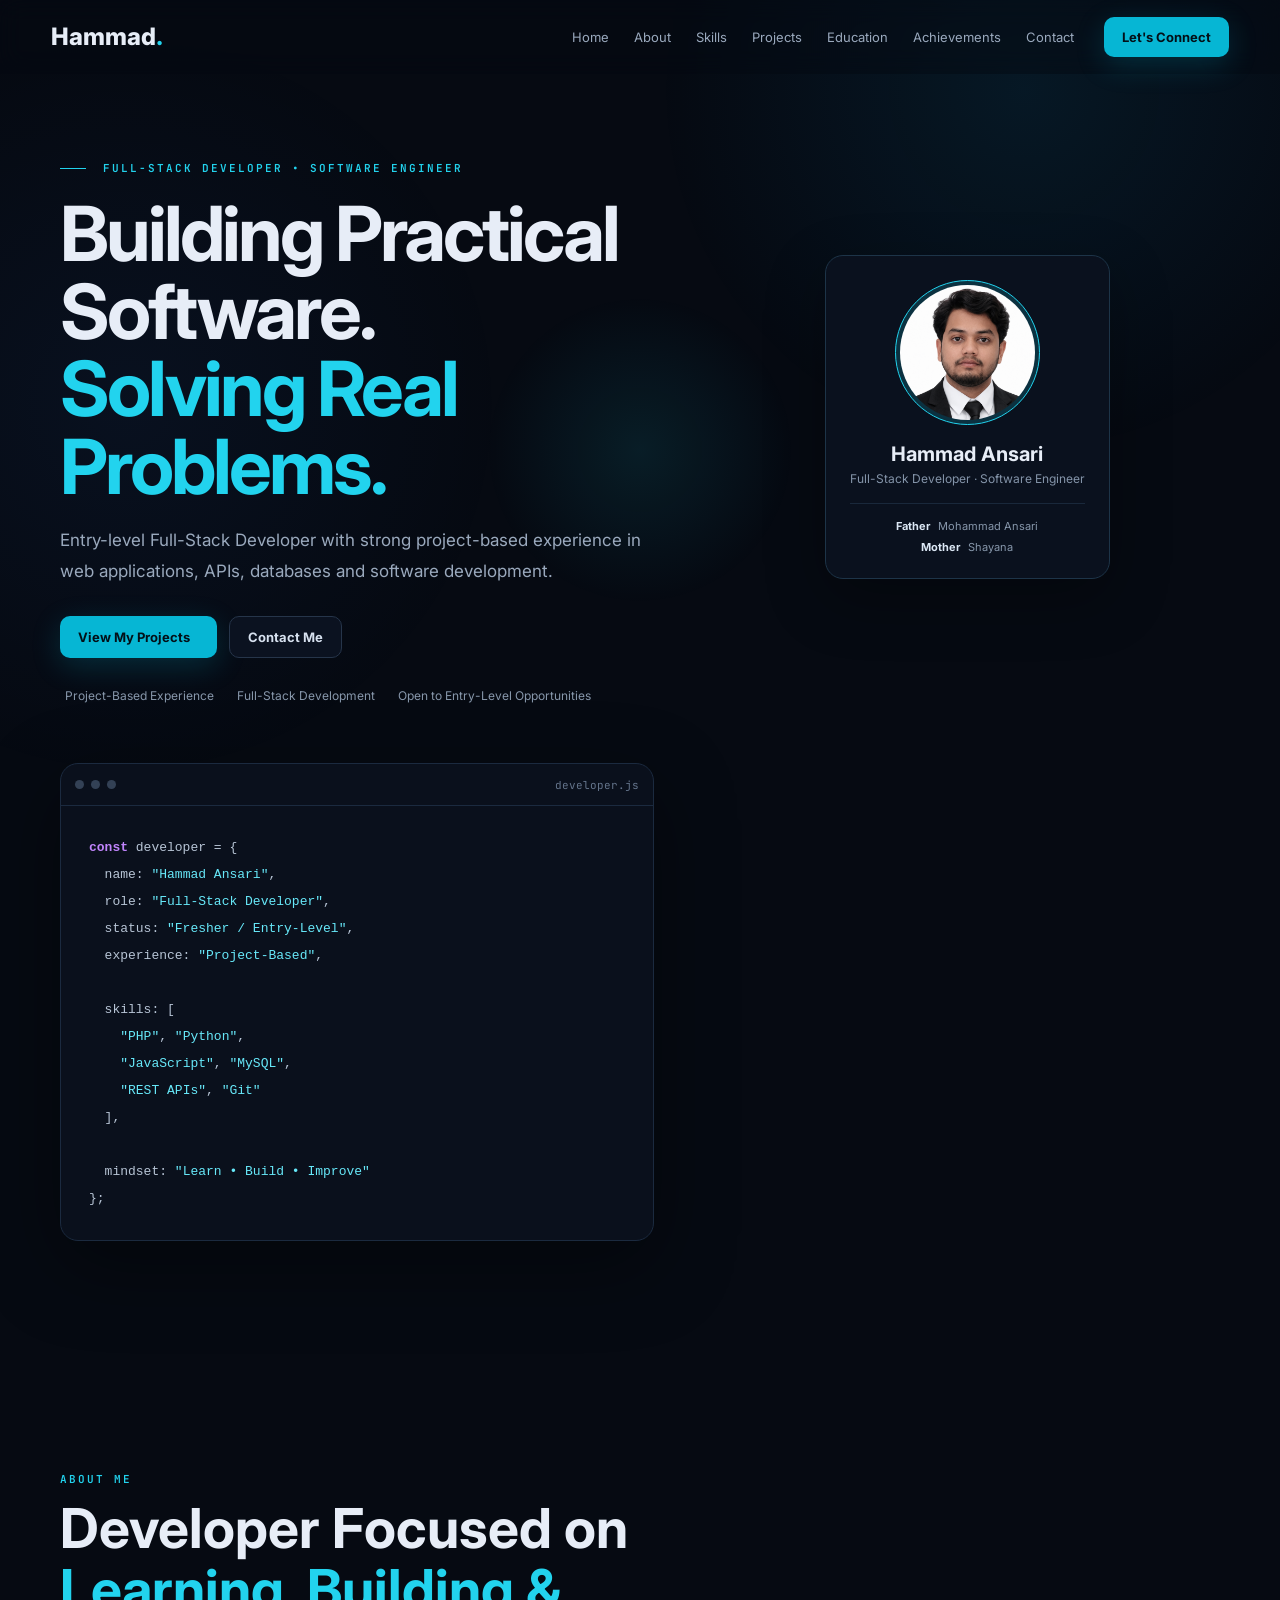
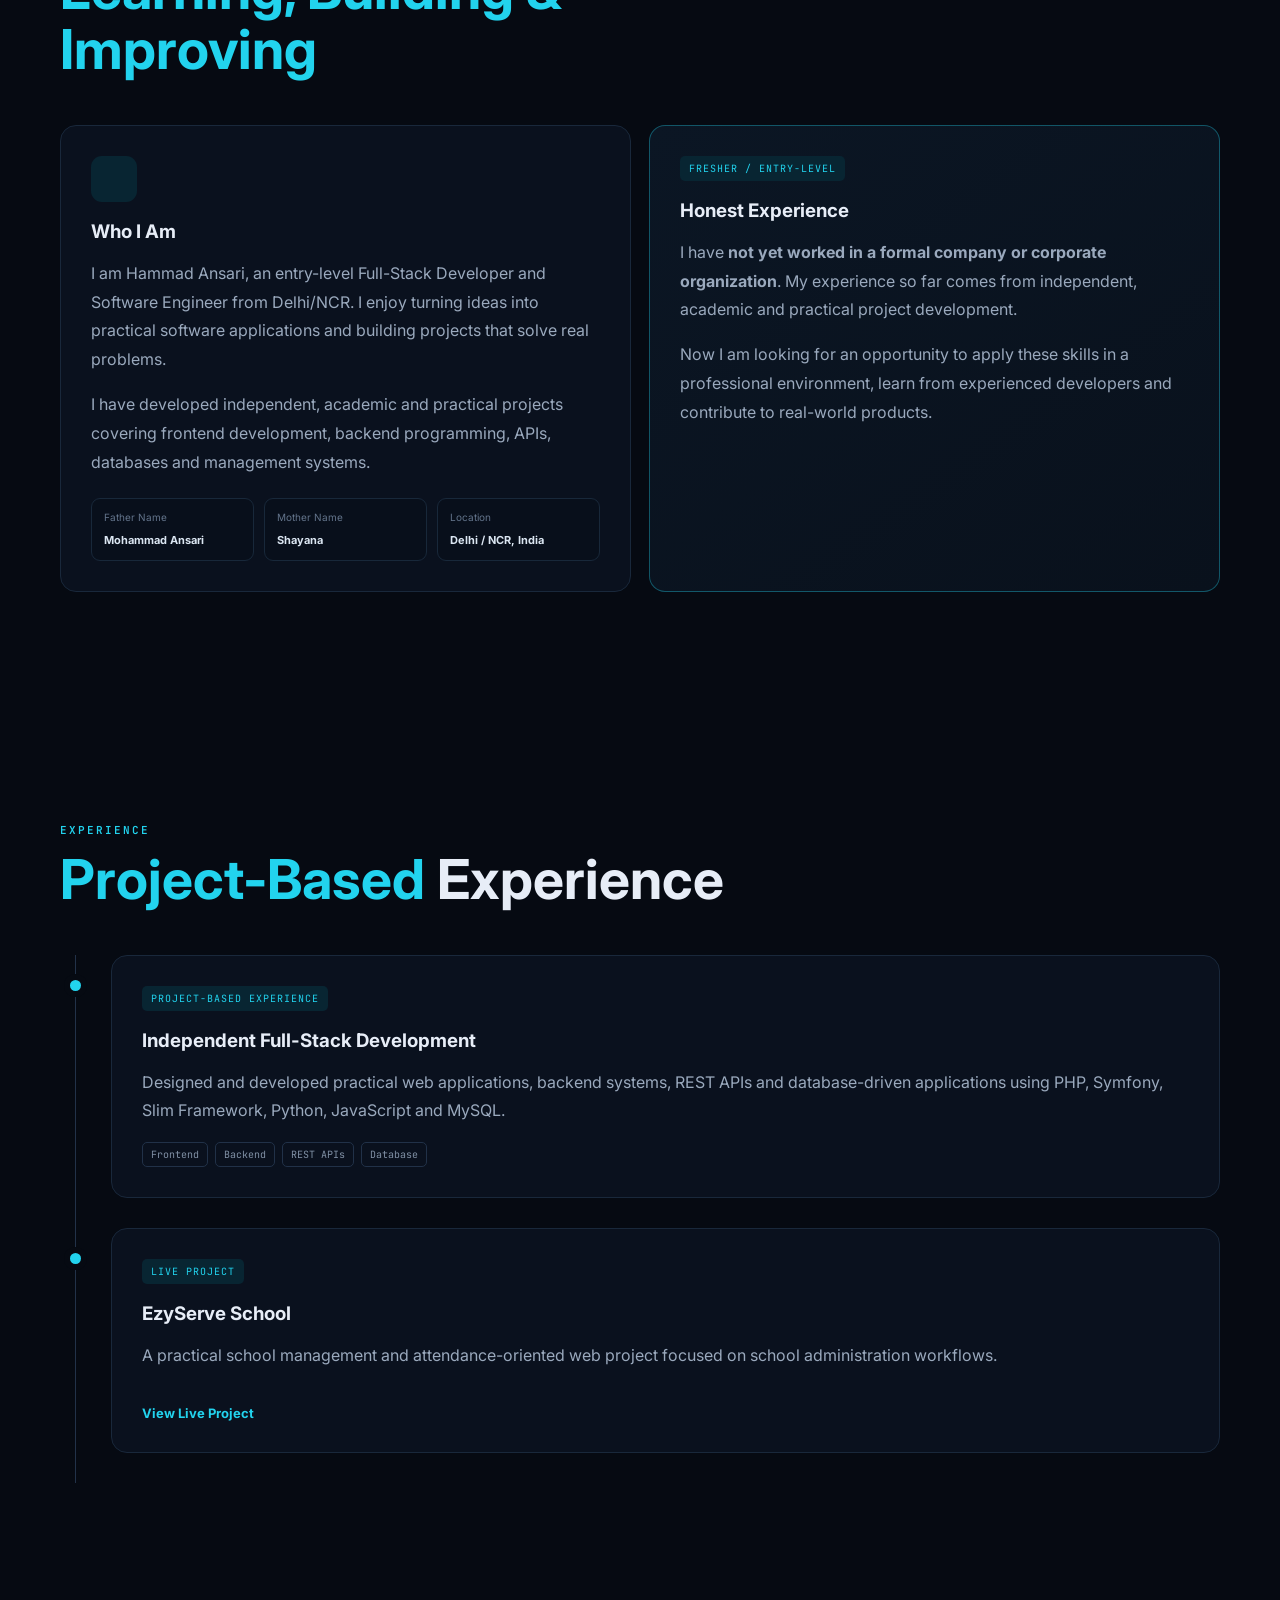
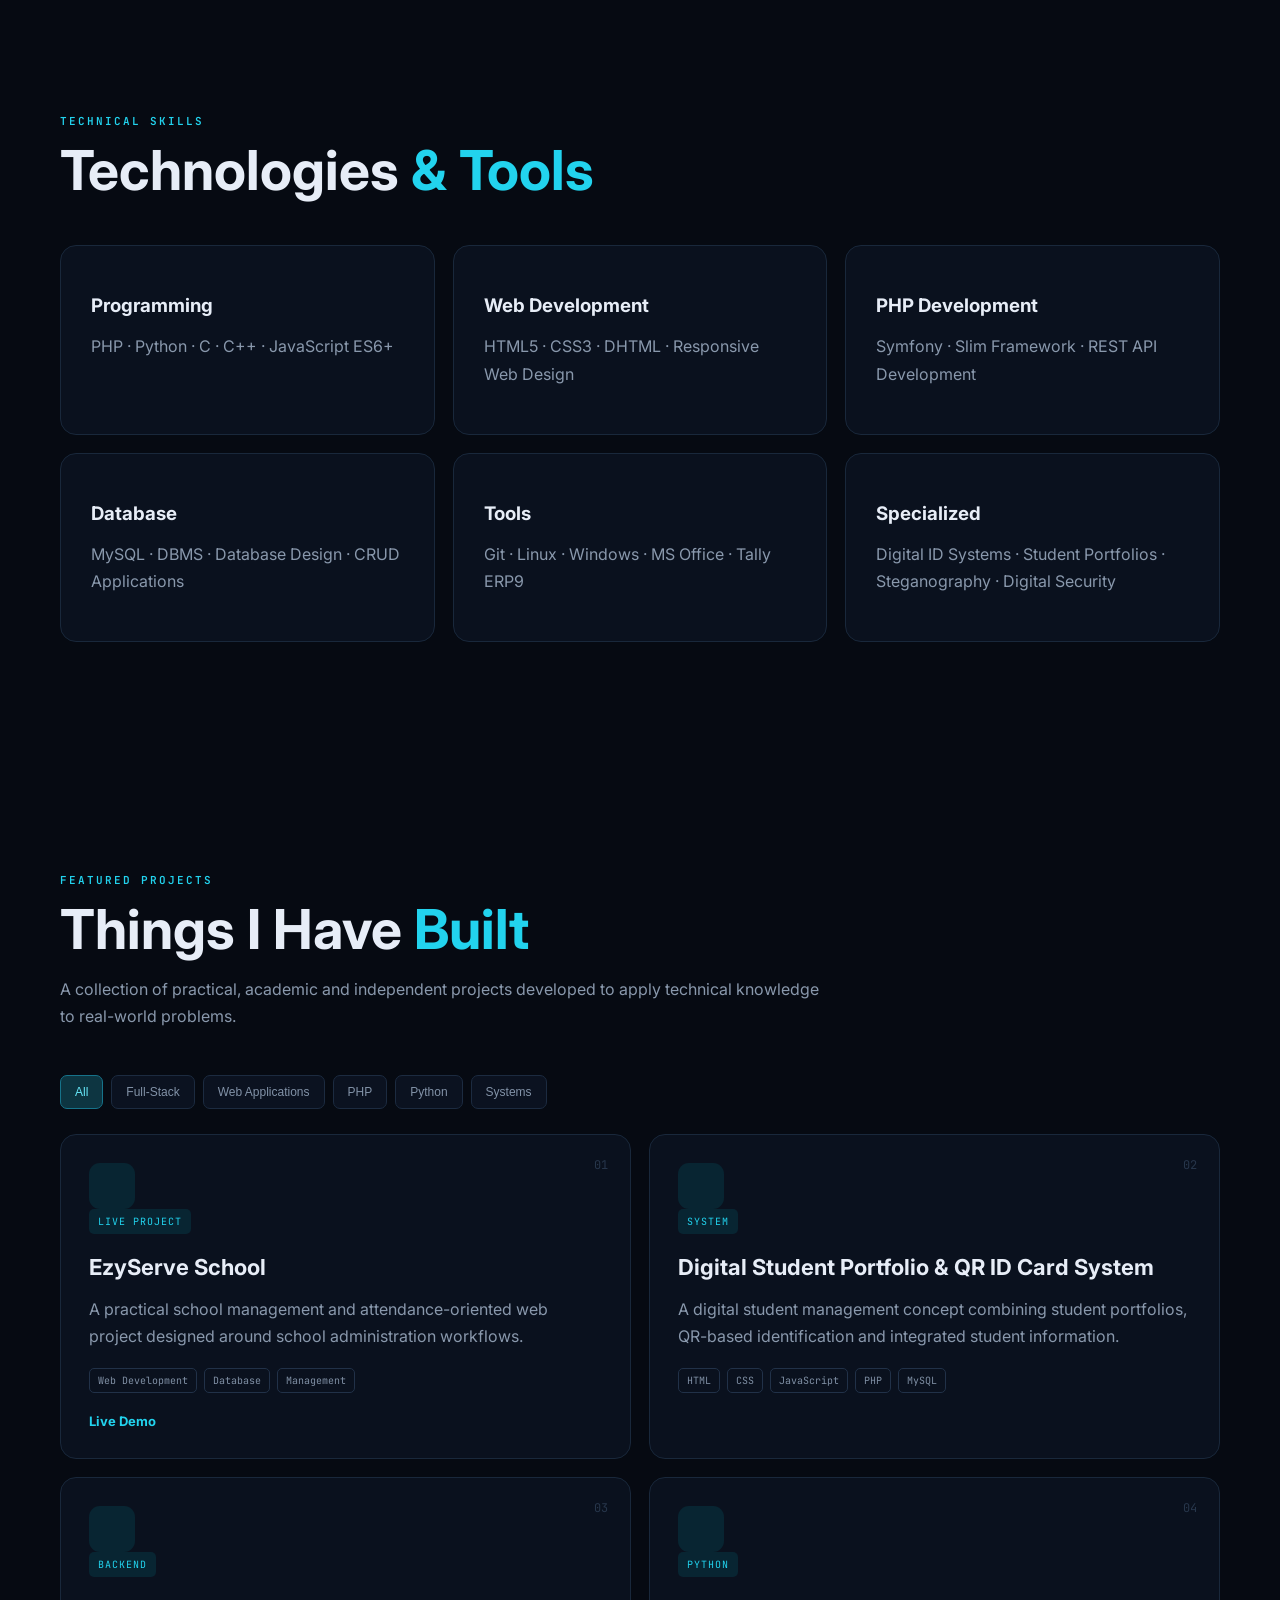
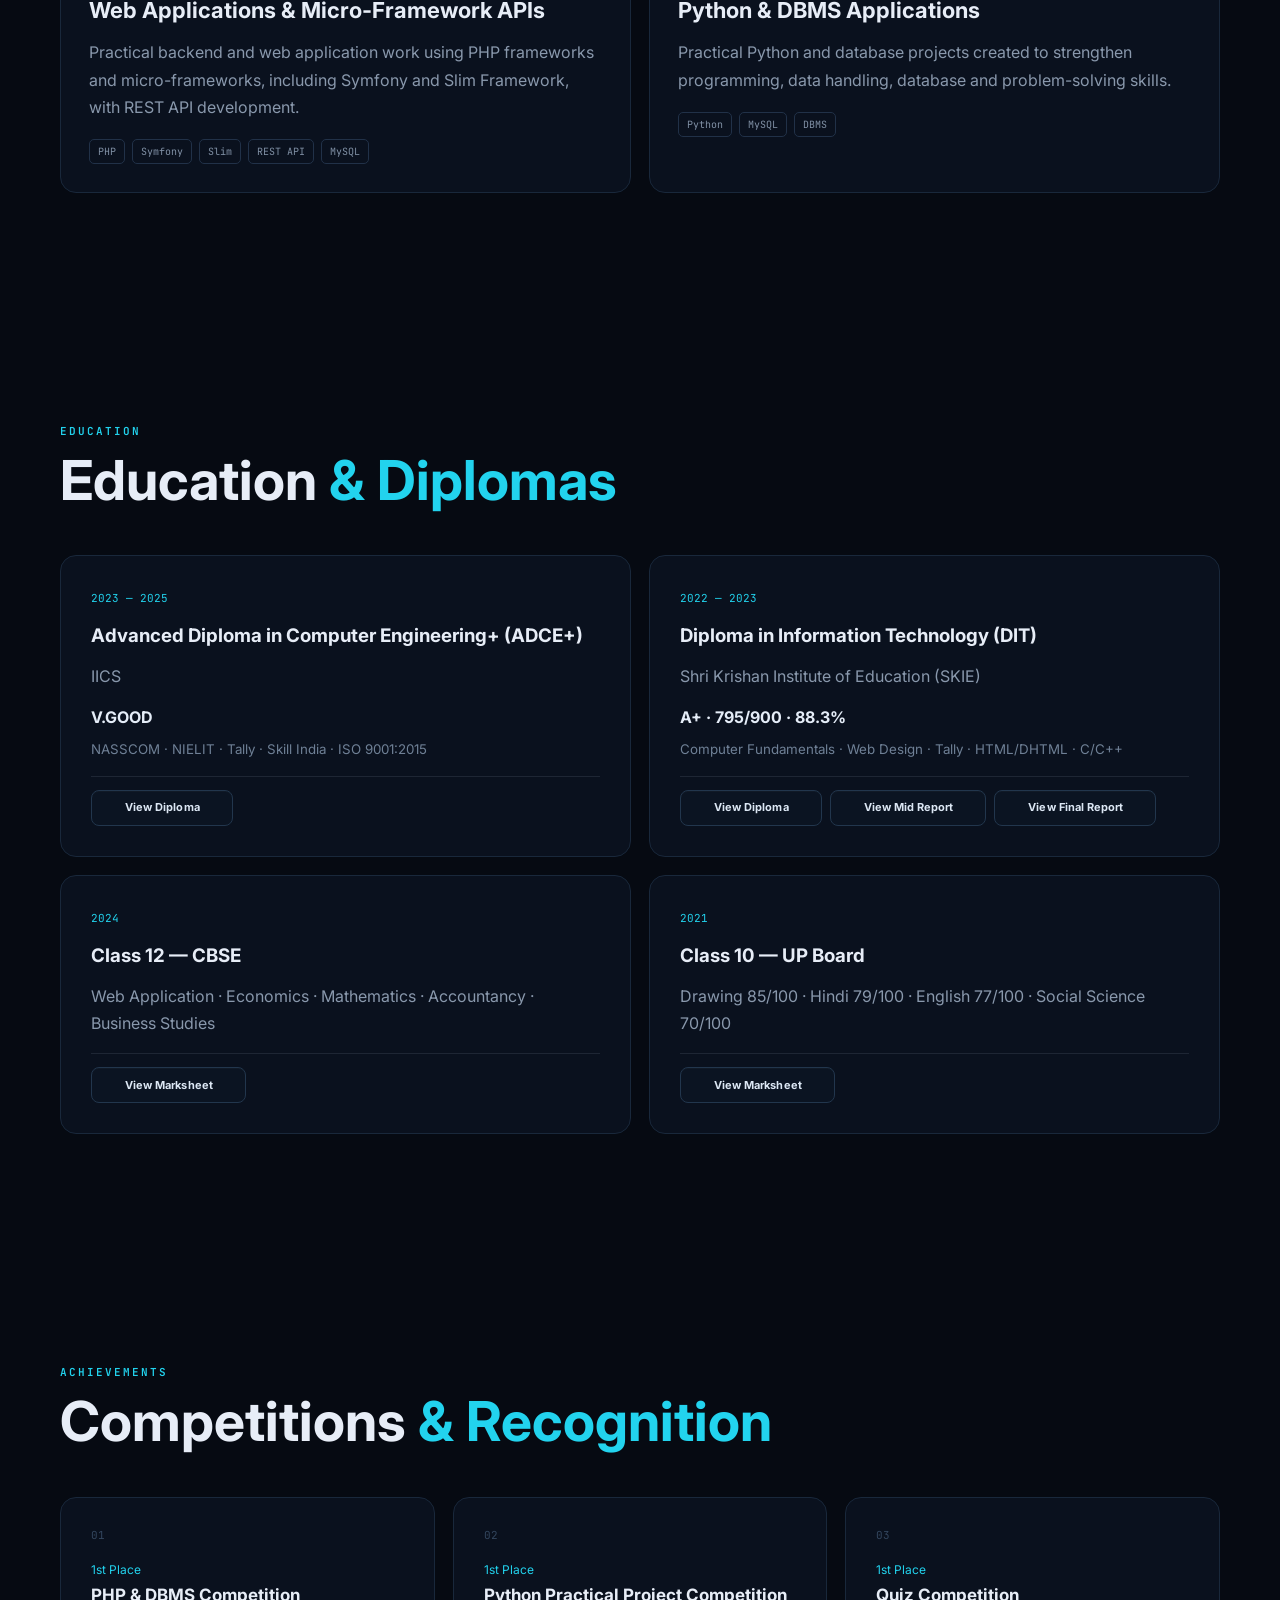
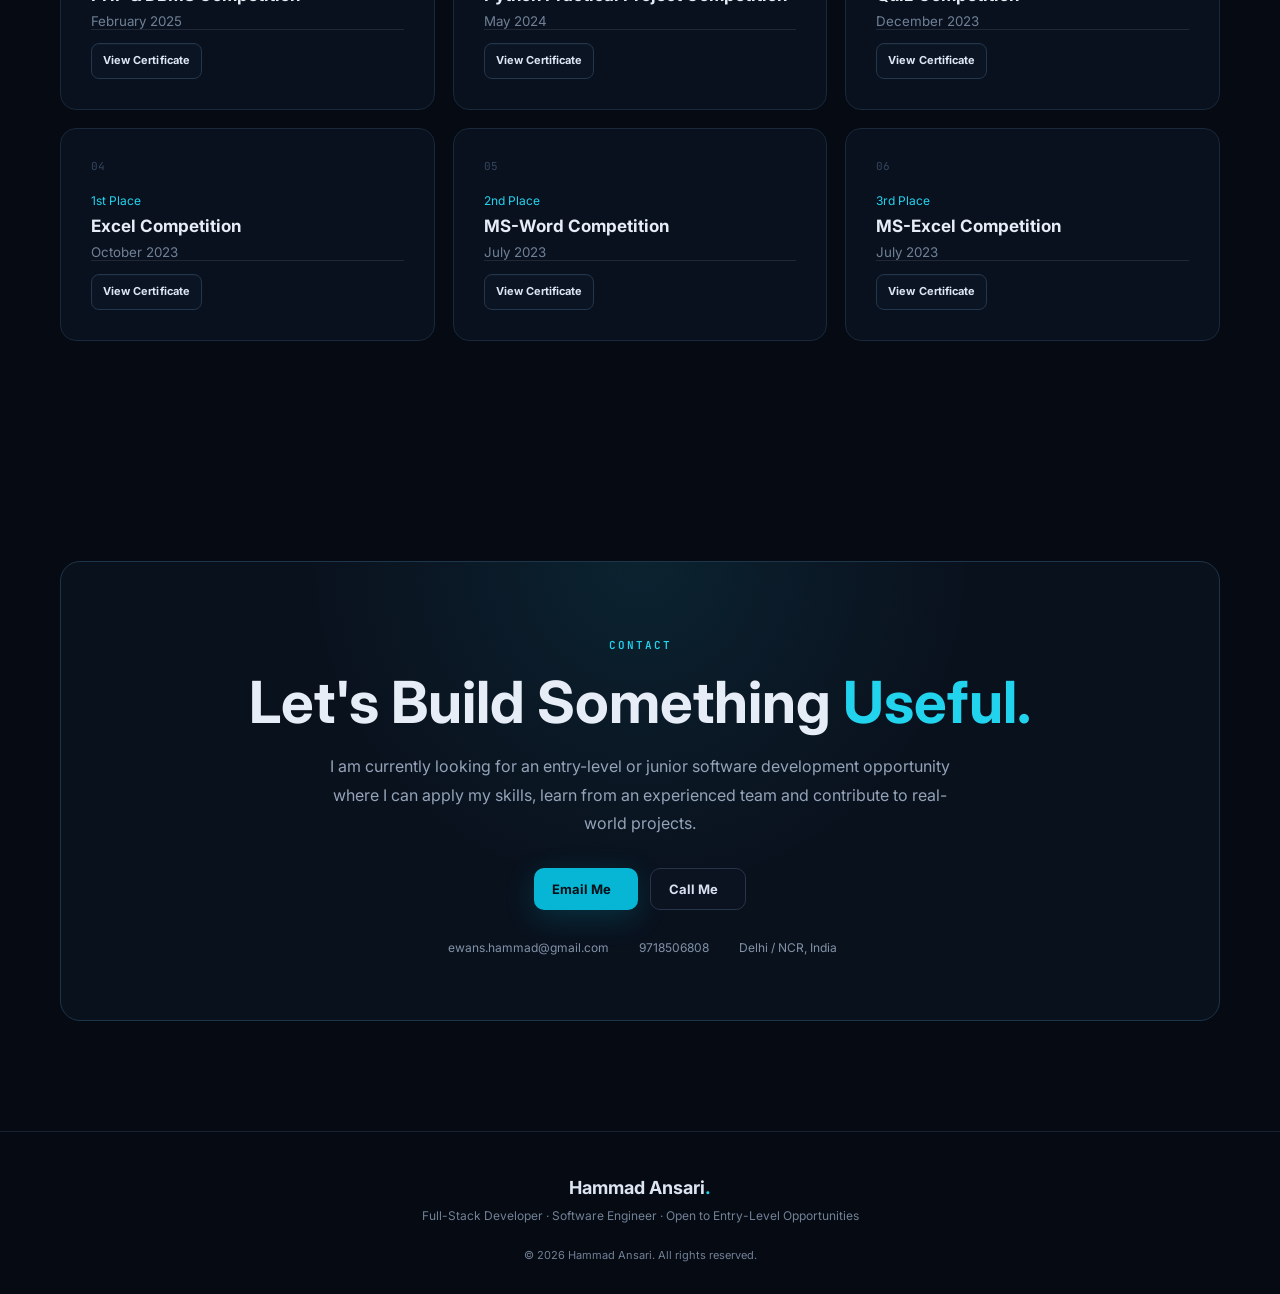
==== commit bd1b08c3: "Add files via upload" ====
--- a/index.html
+++ b/index.html
@@ -3,18 +3,74 @@
 <head>
   <meta charset="UTF-8">
   <meta name="viewport" content="width=device-width, initial-scale=1.0">
-  <meta name="description" content="Portfolio of Hammad Ansari, an entry-level Full-Stack Developer and Software Engineer with hands-on project-based experience.">
-  <meta name="keywords" content="Hammad Ansari, Hammad Ansari, Full Stack Developer, Software Engineer, PHP Developer, Python Developer, Fresher Developer, Delhi NCR">
+
+  <!-- Primary SEO -->
+  <title>Hammad Ansari | Full-Stack Developer</title>
+
+  <meta name="description"
+        content="Hammad Ansari — Full-Stack Developer & Software Engineer. Explore projects, technical skills, education and achievements.">
+
+  <meta name="keywords"
+        content="Hammad Ansari, Hammad Ewans, Full-Stack Developer, Software Engineer, PHP Developer, Symfony Developer, Python Developer, JavaScript Developer">
+
   <meta name="author" content="Hammad Ansari">
-  <meta property="og:title" content="Hammad Ansari | Full-Stack Developer">
-  <meta property="og:description" content="Entry-level Full-Stack Developer and Software Engineer with strong hands-on project-based experience.">
-  <title>Hammad Ansari | Full-Stack Developer</title>
-
+
+  <!-- Canonical URL -->
+  <link rel="canonical"
+        href="https://hammadewans.github.io/Portfolio/">
+
+  <!-- Open Graph - WhatsApp, Facebook, LinkedIn -->
+  <meta property="og:type" content="website">
+
+  <meta property="og:url"
+        content="https://hammadewans.github.io/Portfolio/">
+
+  <meta property="og:title"
+        content="Hammad Ansari | Full-Stack Developer">
+
+  <meta property="og:description"
+        content="Full-Stack Developer & Software Engineer. Building practical software and solving real problems.">
+
+  <meta property="og:image"
+        content="https://hammadewans.github.io/Portfolio/assets/images/Hammad_Passportsize.png">
+
+  <meta property="og:image:alt"
+        content="Hammad Ansari — Full-Stack Developer & Software Engineer">
+
+  <meta property="og:site_name"
+        content="Hammad Ansari Portfolio">
+
+  <!-- Twitter / X -->
+  <meta name="twitter:card"
+        content="summary_large_image">
+
+  <meta name="twitter:title"
+        content="Hammad Ansari | Full-Stack Developer">
+
+  <meta name="twitter:description"
+        content="Full-Stack Developer & Software Engineer. Building practical software and solving real problems.">
+
+  <meta name="twitter:image"
+        content="https://hammadewans.github.io/Portfolio/assets/images/Hammad_Passportsize.png">
+
+  <meta name="twitter:image:alt"
+        content="Hammad Ansari — Full-Stack Developer">
+
+  <!-- Fonts -->
   <link rel="preconnect" href="https://fonts.googleapis.com">
   <link rel="preconnect" href="https://fonts.gstatic.com" crossorigin>
-  <link href="https://fonts.googleapis.com/css2?family=Inter:wght@400;500;600;700;800&family=JetBrains+Mono:wght@400;500;600&display=swap" rel="stylesheet">
-  <link rel="stylesheet" href="https://cdn.jsdelivr.net/npm/remixicon@4.6.0/fonts/remixicon.css">
+
+  <link href="https://fonts.googleapis.com/css2?family=Inter:wght@400;500;600;700;800&family=JetBrains+Mono:wght@400;500;600&display=swap"
+        rel="stylesheet">
+
+  <!-- Remix Icons -->
+  <link rel="stylesheet"
+        href="https://cdn.jsdelivr.net/npm/remixicon@4.6.0/fonts/remixicon.css">
+
+  <!-- Tailwind CSS -->
   <script src="https://cdn.tailwindcss.com"></script>
+
+  <!-- Custom CSS -->
   <link rel="stylesheet" href="css/style.css">
 </head>
 <body>
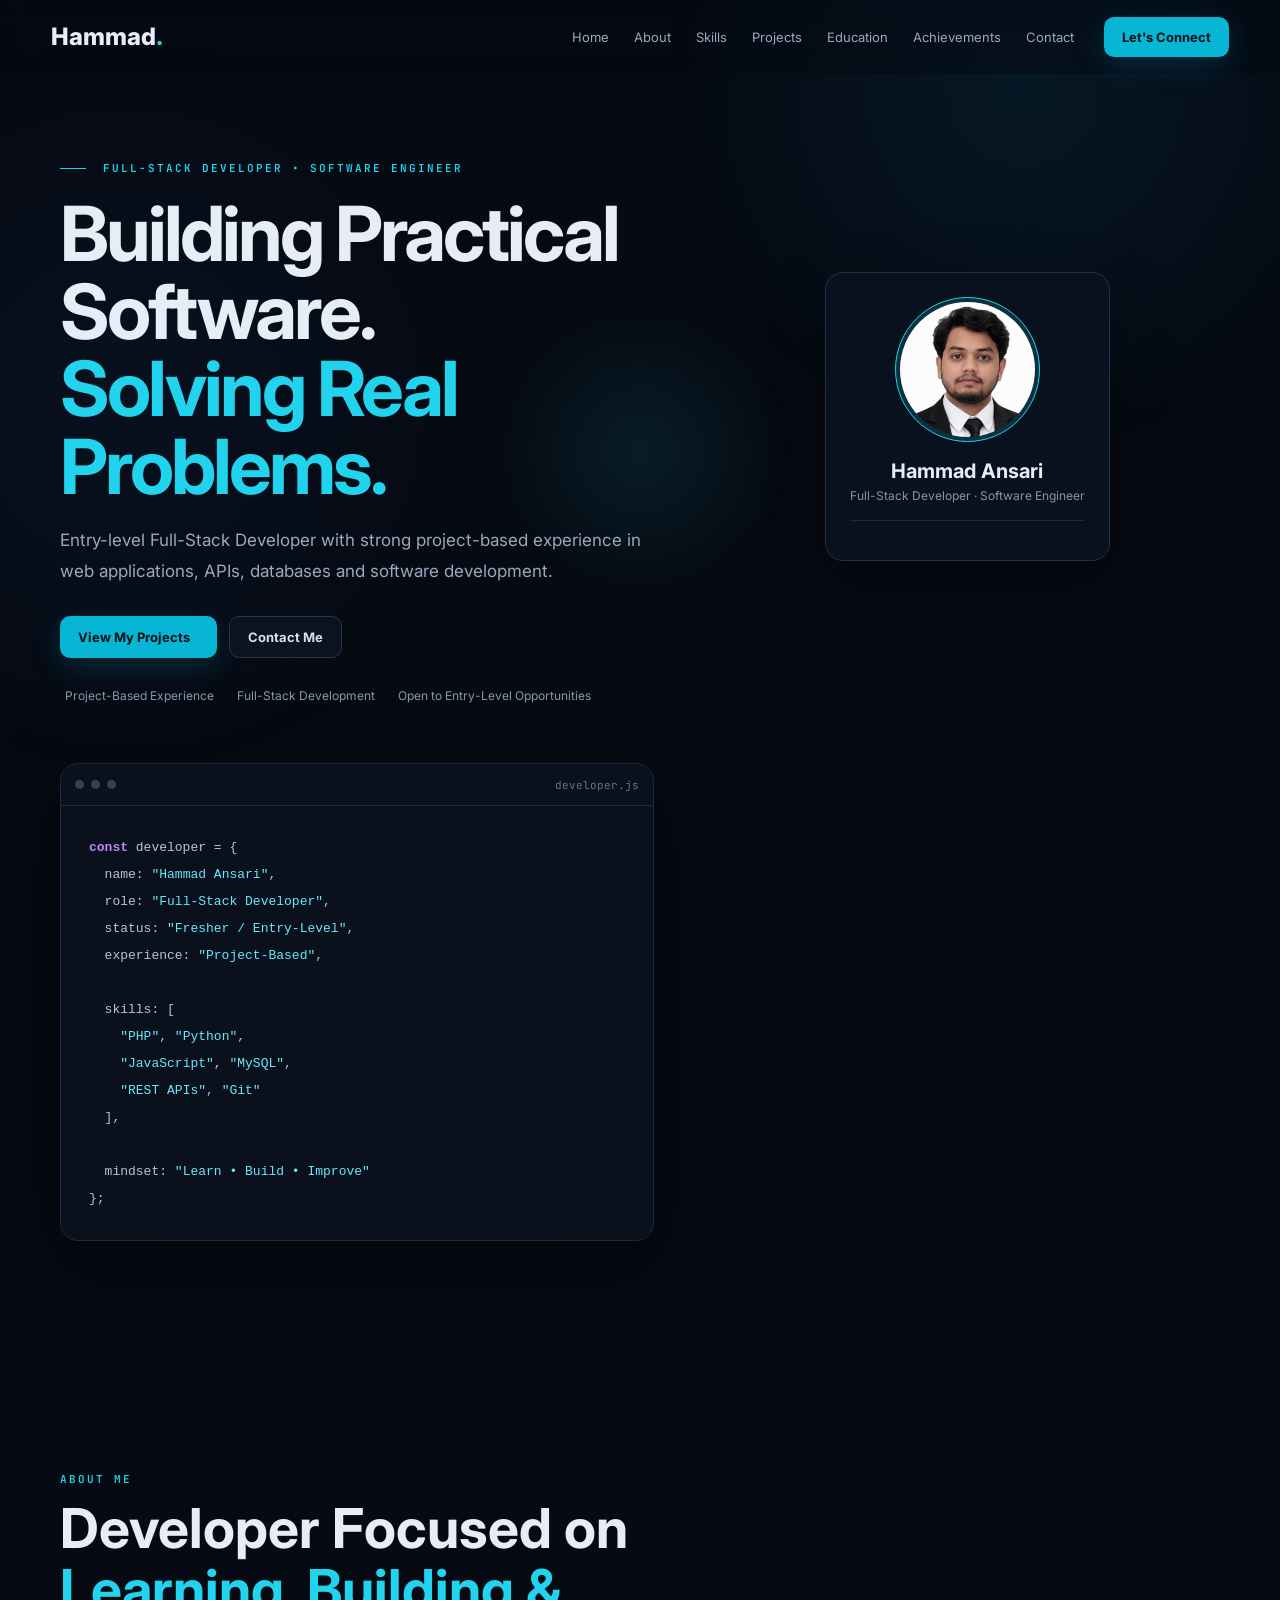
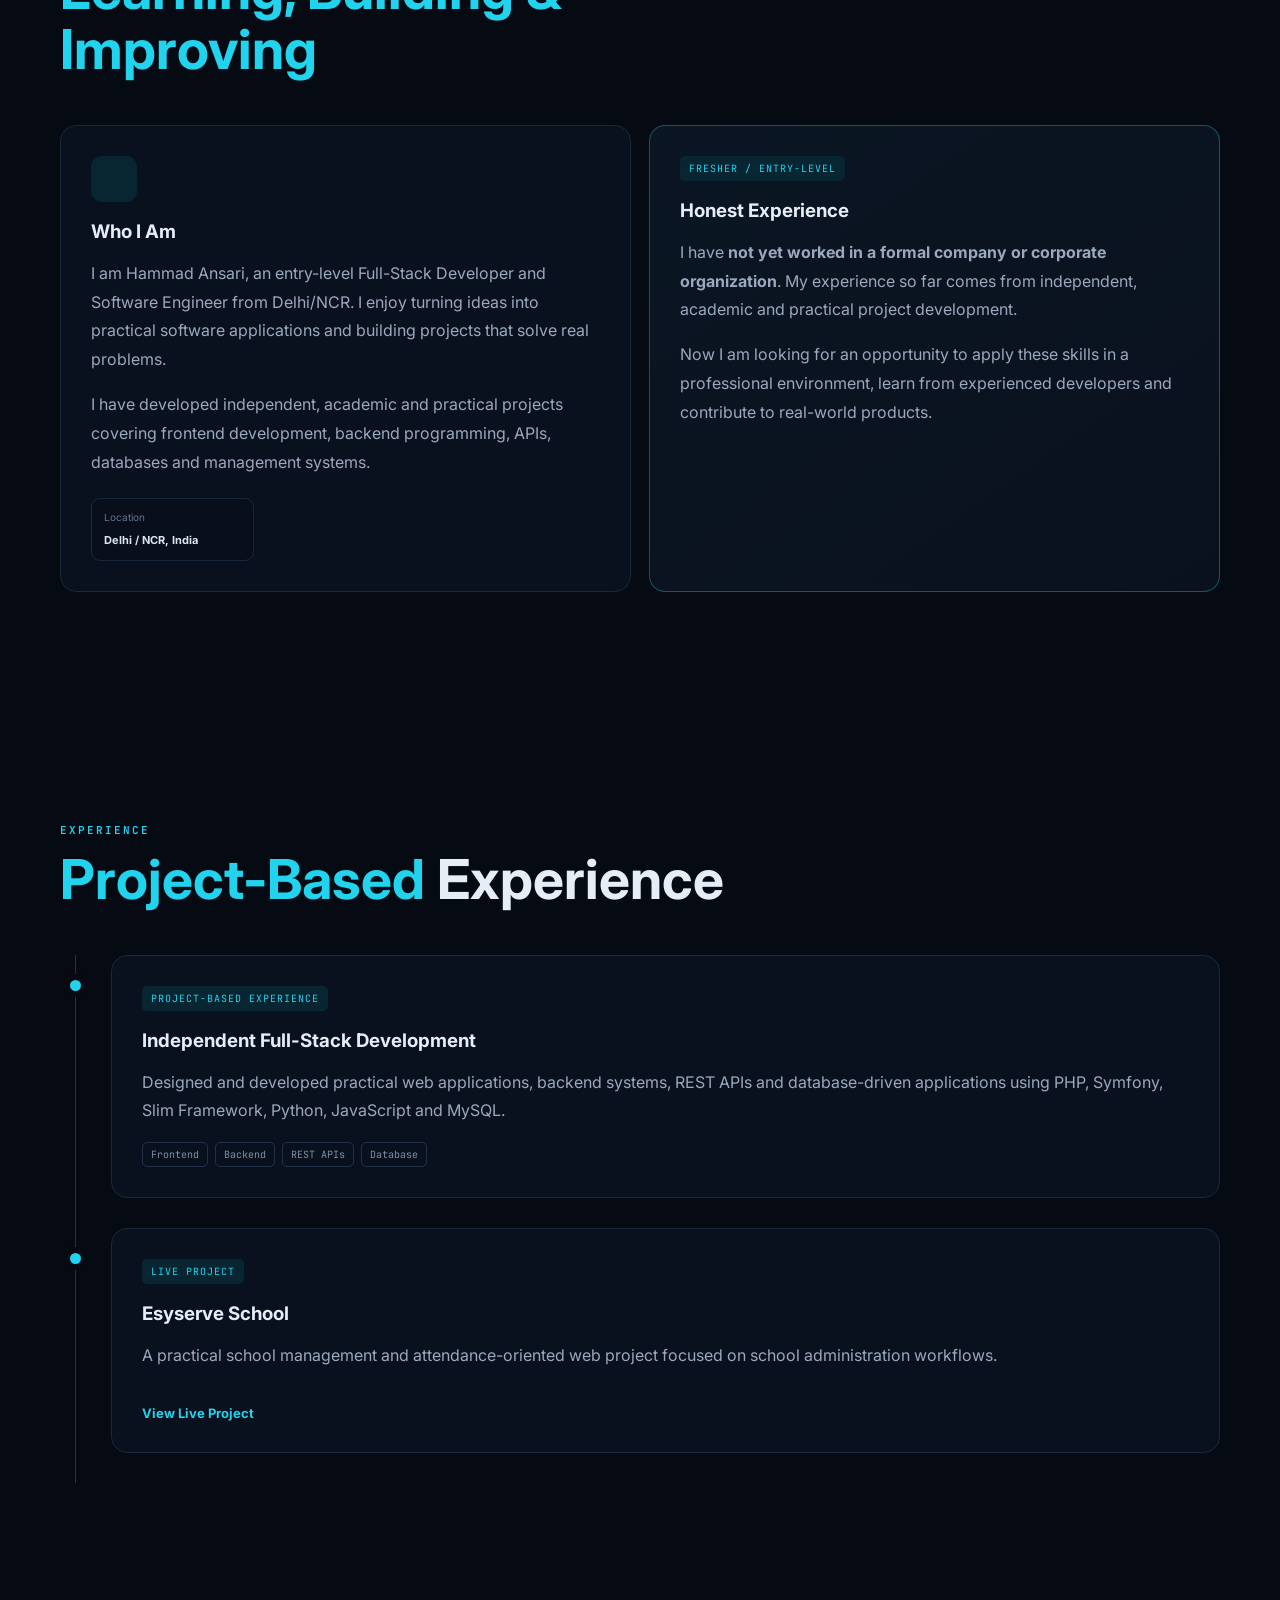
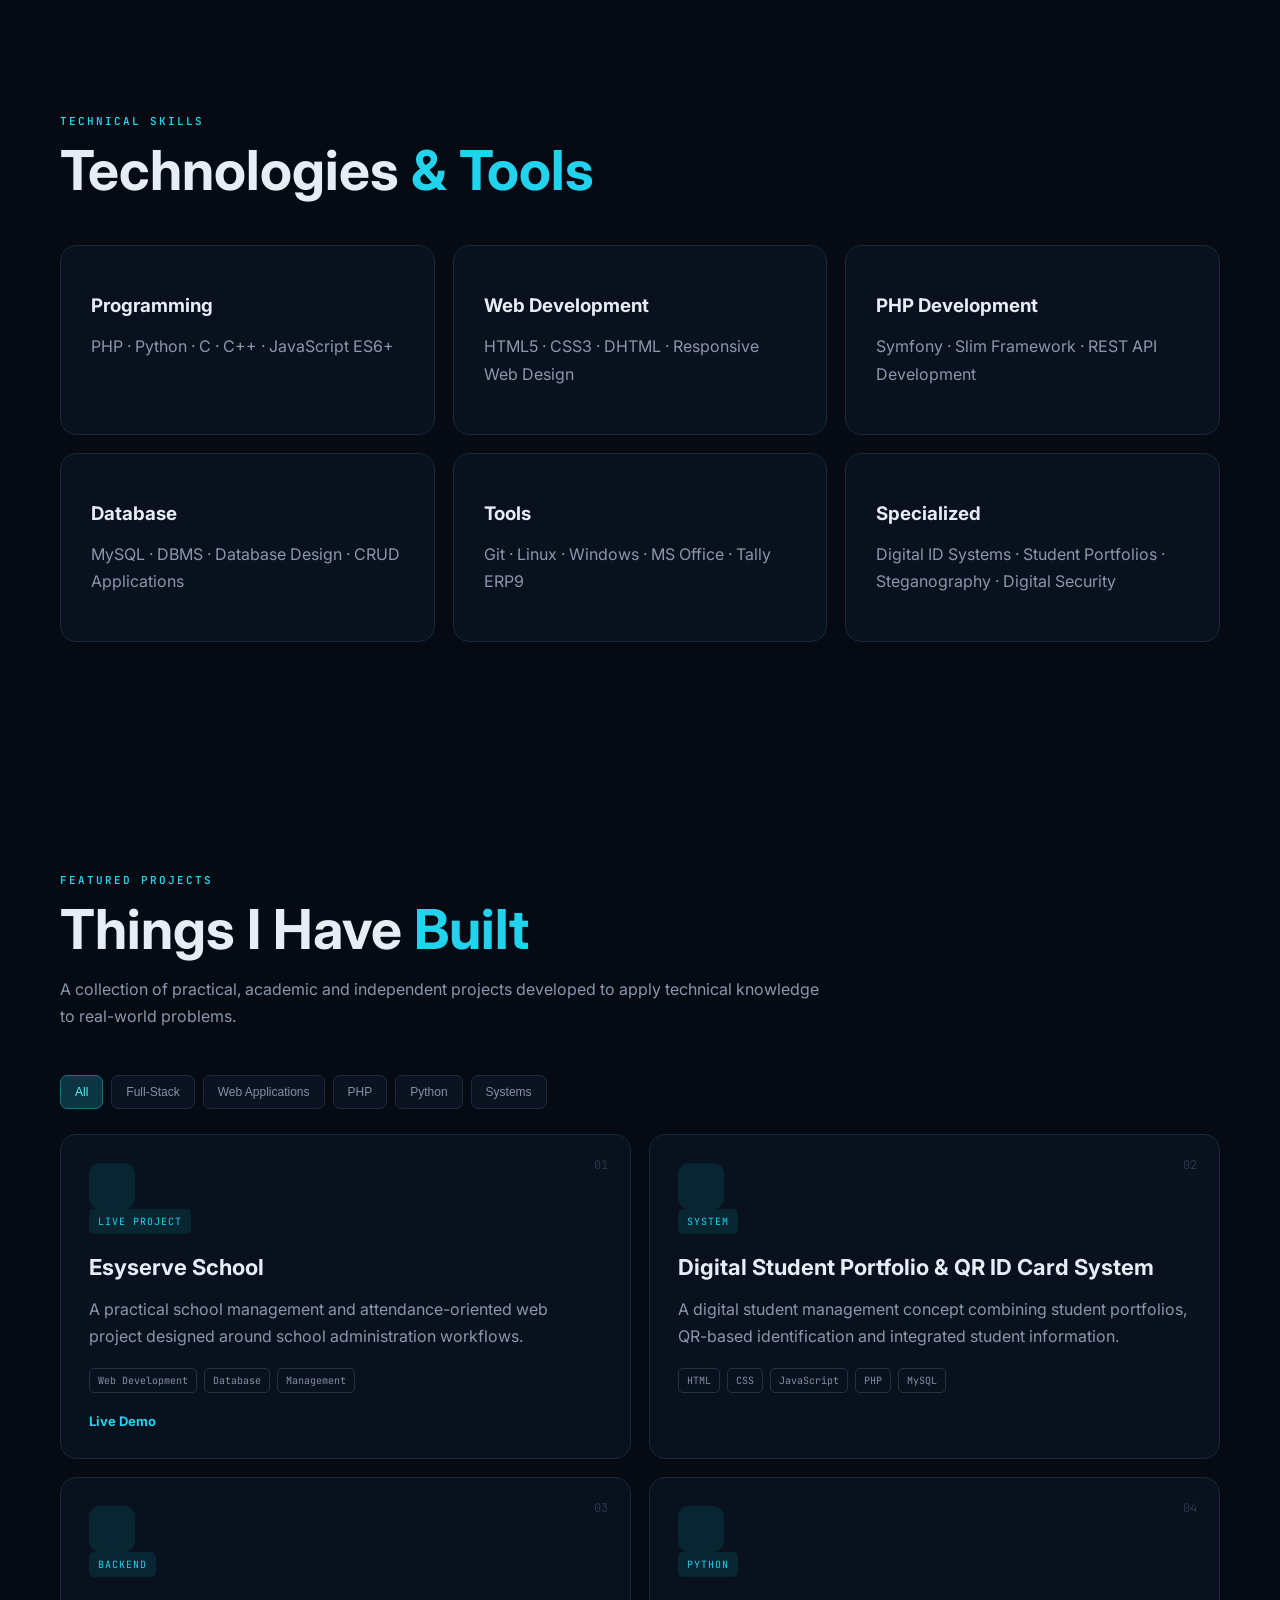
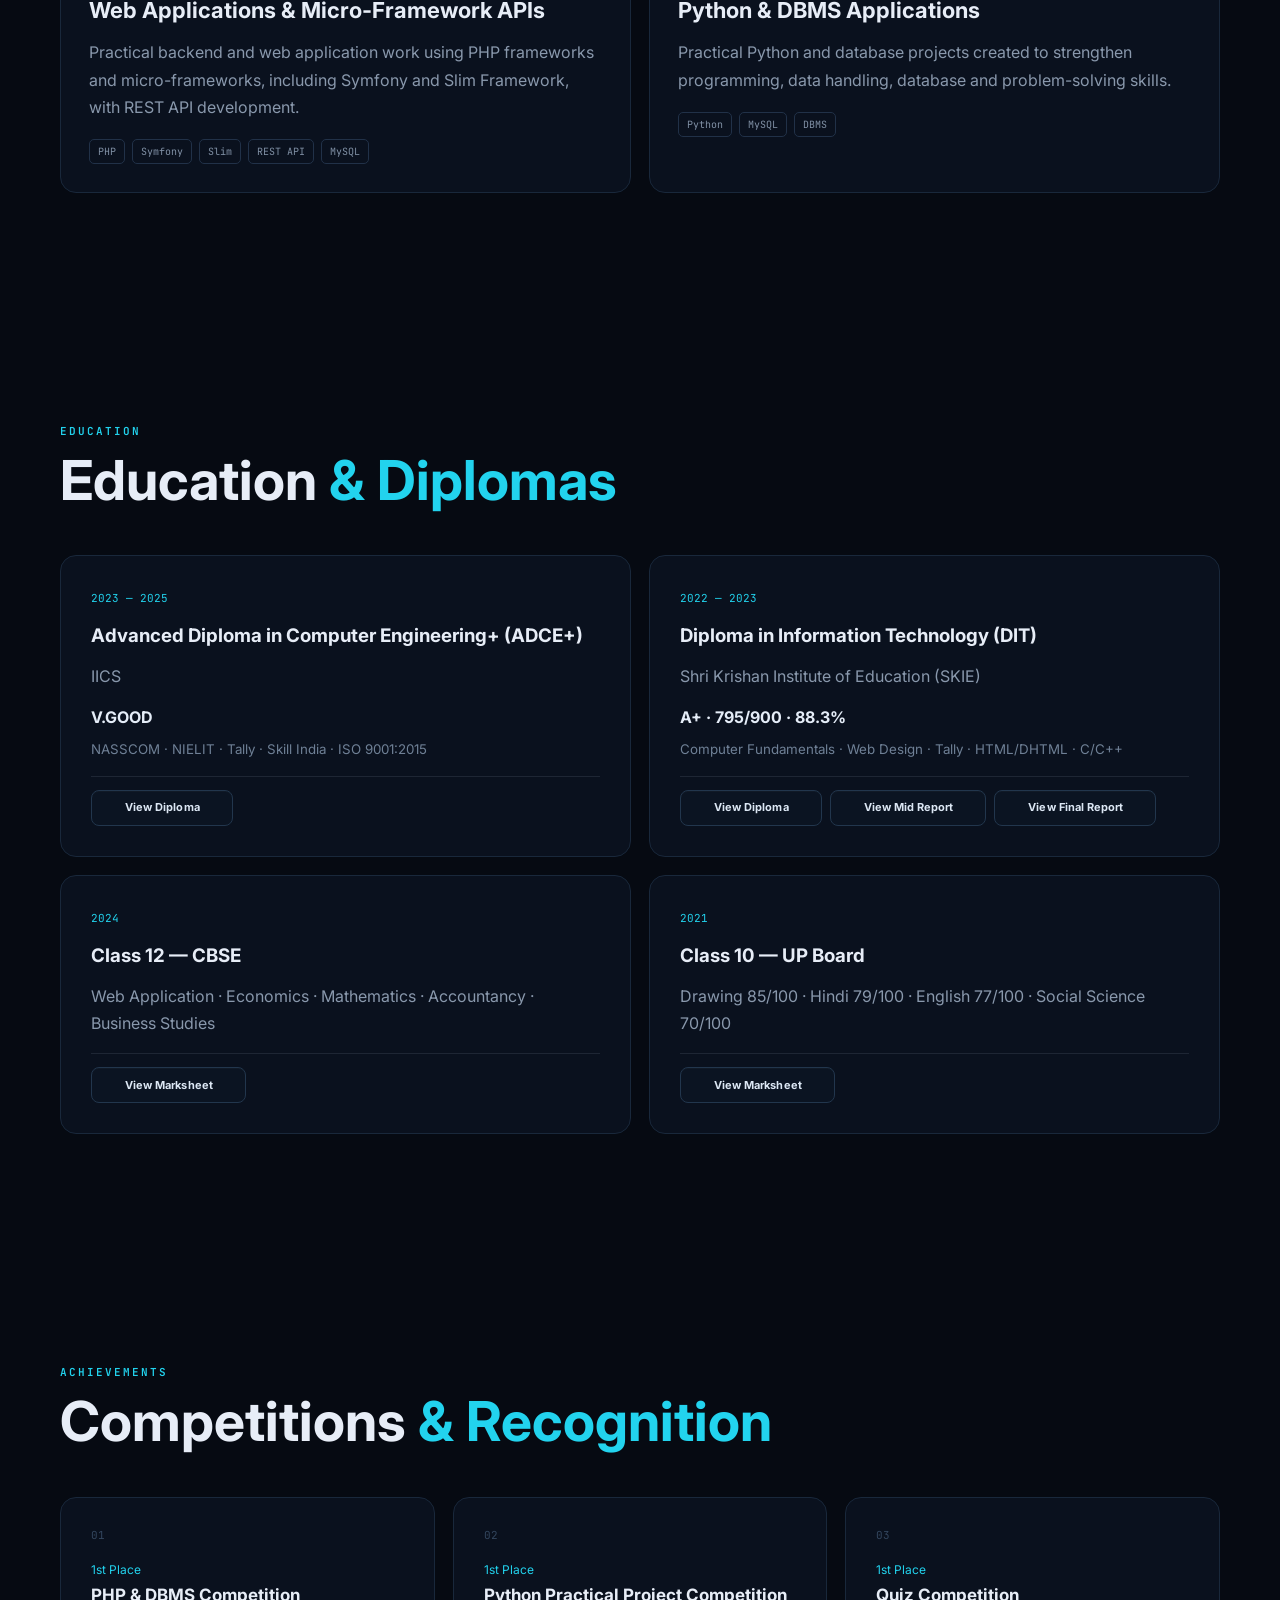
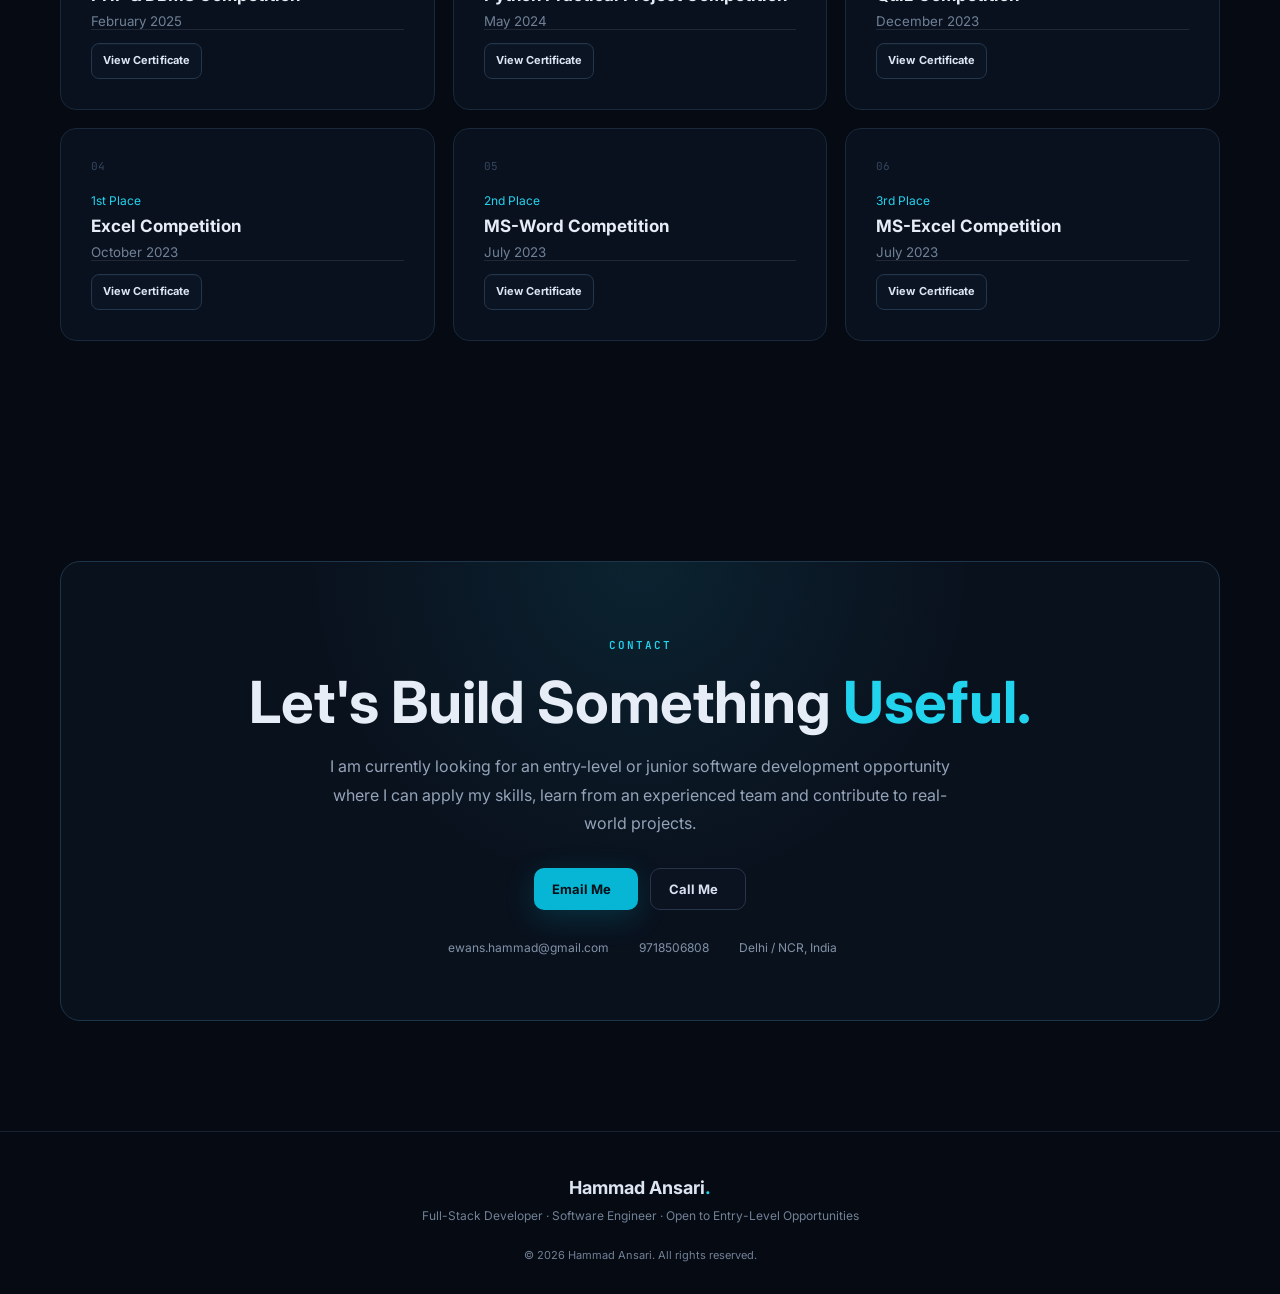
==== commit f17795a5: "Add files via upload" ====
--- a/index.html
+++ b/index.html
@@ -11,16 +11,20 @@
         content="Hammad Ansari — Full-Stack Developer & Software Engineer. Explore projects, technical skills, education and achievements.">
 
   <meta name="keywords"
-        content="Hammad Ansari, Hammad Ewans, Full-Stack Developer, Software Engineer, PHP Developer, Symfony Developer, Python Developer, JavaScript Developer">
-
-  <meta name="author" content="Hammad Ansari">
+        content="Hammad Ansari, Full-Stack Developer, Software Engineer, PHP Developer, Symfony Developer, Python Developer, JavaScript Developer">
+
+  <meta name="author"
+        content="Hammad Ansari">
 
   <!-- Canonical URL -->
   <link rel="canonical"
         href="https://hammadewans.github.io/Portfolio/">
 
-  <!-- Open Graph - WhatsApp, Facebook, LinkedIn -->
-  <meta property="og:type" content="website">
+  <!-- =========================
+       Open Graph / WhatsApp
+       ========================= -->
+  <meta property="og:type"
+        content="website">
 
   <meta property="og:url"
         content="https://hammadewans.github.io/Portfolio/">
@@ -32,15 +36,29 @@
         content="Full-Stack Developer & Software Engineer. Building practical software and solving real problems.">
 
   <meta property="og:image"
-        content="https://hammadewans.github.io/Portfolio/assets/images/Hammad_Passportsize.png">
+        content="https://hammadewans.github.io/Portfolio/assets/images/portfolio-preview.jpg">
+
+  <meta property="og:image:secure_url"
+        content="https://hammadewans.github.io/Portfolio/assets/images/portfolio-preview.jpg">
+
+  <meta property="og:image:type"
+        content="image/jpeg">
+
+  <meta property="og:image:width"
+        content="1200">
+
+  <meta property="og:image:height"
+        content="630">
 
   <meta property="og:image:alt"
-        content="Hammad Ansari — Full-Stack Developer & Software Engineer">
+        content="Hammad Ansari — Full-Stack Developer">
 
   <meta property="og:site_name"
         content="Hammad Ansari Portfolio">
 
-  <!-- Twitter / X -->
+  <!-- =========================
+       Twitter / X
+       ========================= -->
   <meta name="twitter:card"
         content="summary_large_image">
 
@@ -51,27 +69,68 @@
         content="Full-Stack Developer & Software Engineer. Building practical software and solving real problems.">
 
   <meta name="twitter:image"
-        content="https://hammadewans.github.io/Portfolio/assets/images/Hammad_Passportsize.png">
+        content="https://hammadewans.github.io/Portfolio/assets/images/portfolio-preview.jpg">
 
   <meta name="twitter:image:alt"
         content="Hammad Ansari — Full-Stack Developer">
 
-  <!-- Fonts -->
-  <link rel="preconnect" href="https://fonts.googleapis.com">
-  <link rel="preconnect" href="https://fonts.gstatic.com" crossorigin>
+  <!-- =========================
+       Favicon
+       ========================= -->
+  <link rel="icon"
+        type="image/png"
+        href="assets/images/Hammad_Passportsize.png">
+
+  <!-- Apple Touch Icon -->
+  <link rel="apple-touch-icon"
+        href="assets/images/profile-photo.png">
+
+  <!-- Theme Color -->
+  <meta name="theme-color"
+        content="#0f172a">
+
+  <!-- Mobile Web App -->
+  <meta name="mobile-web-app-capable"
+        content="yes">
+
+  <meta name="apple-mobile-web-app-capable"
+        content="yes">
+
+  <meta name="apple-mobile-web-app-status-bar-style"
+        content="black-translucent">
+
+  <meta name="apple-mobile-web-app-title"
+        content="Hammad Ansari">
+
+  <!-- =========================
+       Fonts
+       ========================= -->
+  <link rel="preconnect"
+        href="https://fonts.googleapis.com">
+
+  <link rel="preconnect"
+        href="https://fonts.gstatic.com"
+        crossorigin>
 
   <link href="https://fonts.googleapis.com/css2?family=Inter:wght@400;500;600;700;800&family=JetBrains+Mono:wght@400;500;600&display=swap"
         rel="stylesheet">
 
-  <!-- Remix Icons -->
+  <!-- =========================
+       Remix Icons
+       ========================= -->
   <link rel="stylesheet"
         href="https://cdn.jsdelivr.net/npm/remixicon@4.6.0/fonts/remixicon.css">
 
-  <!-- Tailwind CSS -->
+  <!-- =========================
+       Tailwind CSS
+       ========================= -->
   <script src="https://cdn.tailwindcss.com"></script>
 
-  <!-- Custom CSS -->
-  <link rel="stylesheet" href="css/style.css">
+  <!-- =========================
+       Custom CSS
+       ========================= -->
+  <link rel="stylesheet"
+        href="css/style.css">
 </head>
 <body>
   <header class="navbar" id="navbar">
@@ -112,9 +171,7 @@
           <h3>Hammad Ansari</h3>
           <p>Full-Stack Developer · Software Engineer</p>
           <div class="personal-mini">
-            <span><b>Father</b> Mohammad Ansari</span>
-            <span><b>Mother</b> Shayana</span>
-          </div>
+</div>
         </div>
 
         <div class="code-window reveal">
@@ -149,9 +206,7 @@
           <p>I am Hammad Ansari, an entry-level Full-Stack Developer and Software Engineer from Delhi/NCR. I enjoy turning ideas into practical software applications and building projects that solve real problems.</p>
           <p>I have developed independent, academic and practical projects covering frontend development, backend programming, APIs, databases and management systems.</p> 
           <div class="personal-details">
-            <div><span>Father Name</span><strong>Mohammad Ansari</strong></div>
-            <div><span>Mother Name</span><strong>Shayana</strong></div>
-            <div><span>Location</span><strong>Delhi / NCR, India</strong></div>
+<div><span>Location</span><strong>Delhi / NCR, India</strong></div>
           </div>
         </div>
         <div class="about-card highlight reveal">
@@ -182,7 +237,7 @@
           <div class="timeline-dot"></div>
           <div class="timeline-card">
             <span class="tag">LIVE PROJECT</span>
-            <h3>EzyServe School</h3>
+            <h3>Esyserve School</h3>
             <p>A practical school management and attendance-oriented web project focused on school administration workflows.</p>
             <a class="text-link" href="https://esyserveschool.onrender.com" target="_blank" rel="noopener noreferrer">View Live Project <i class="ri-external-link-line"></i></a>
           </div>
@@ -224,7 +279,7 @@
           <div class="project-number">01</div>
           <div class="project-icon"><i class="ri-school-line"></i></div>
           <span class="tag">LIVE PROJECT</span>
-          <h3>EzyServe School</h3>
+          <h3>Esyserve School</h3>
           <p>A practical school management and attendance-oriented web project designed around school administration workflows.</p>
           <div class="chips"><span>Web Development</span><span>Database</span><span>Management</span></div>
           <a class="project-link" href="https://esyserveschool.onrender.com" target="_blank" rel="noopener noreferrer">Live Demo <i class="ri-arrow-up-right-line"></i></a>
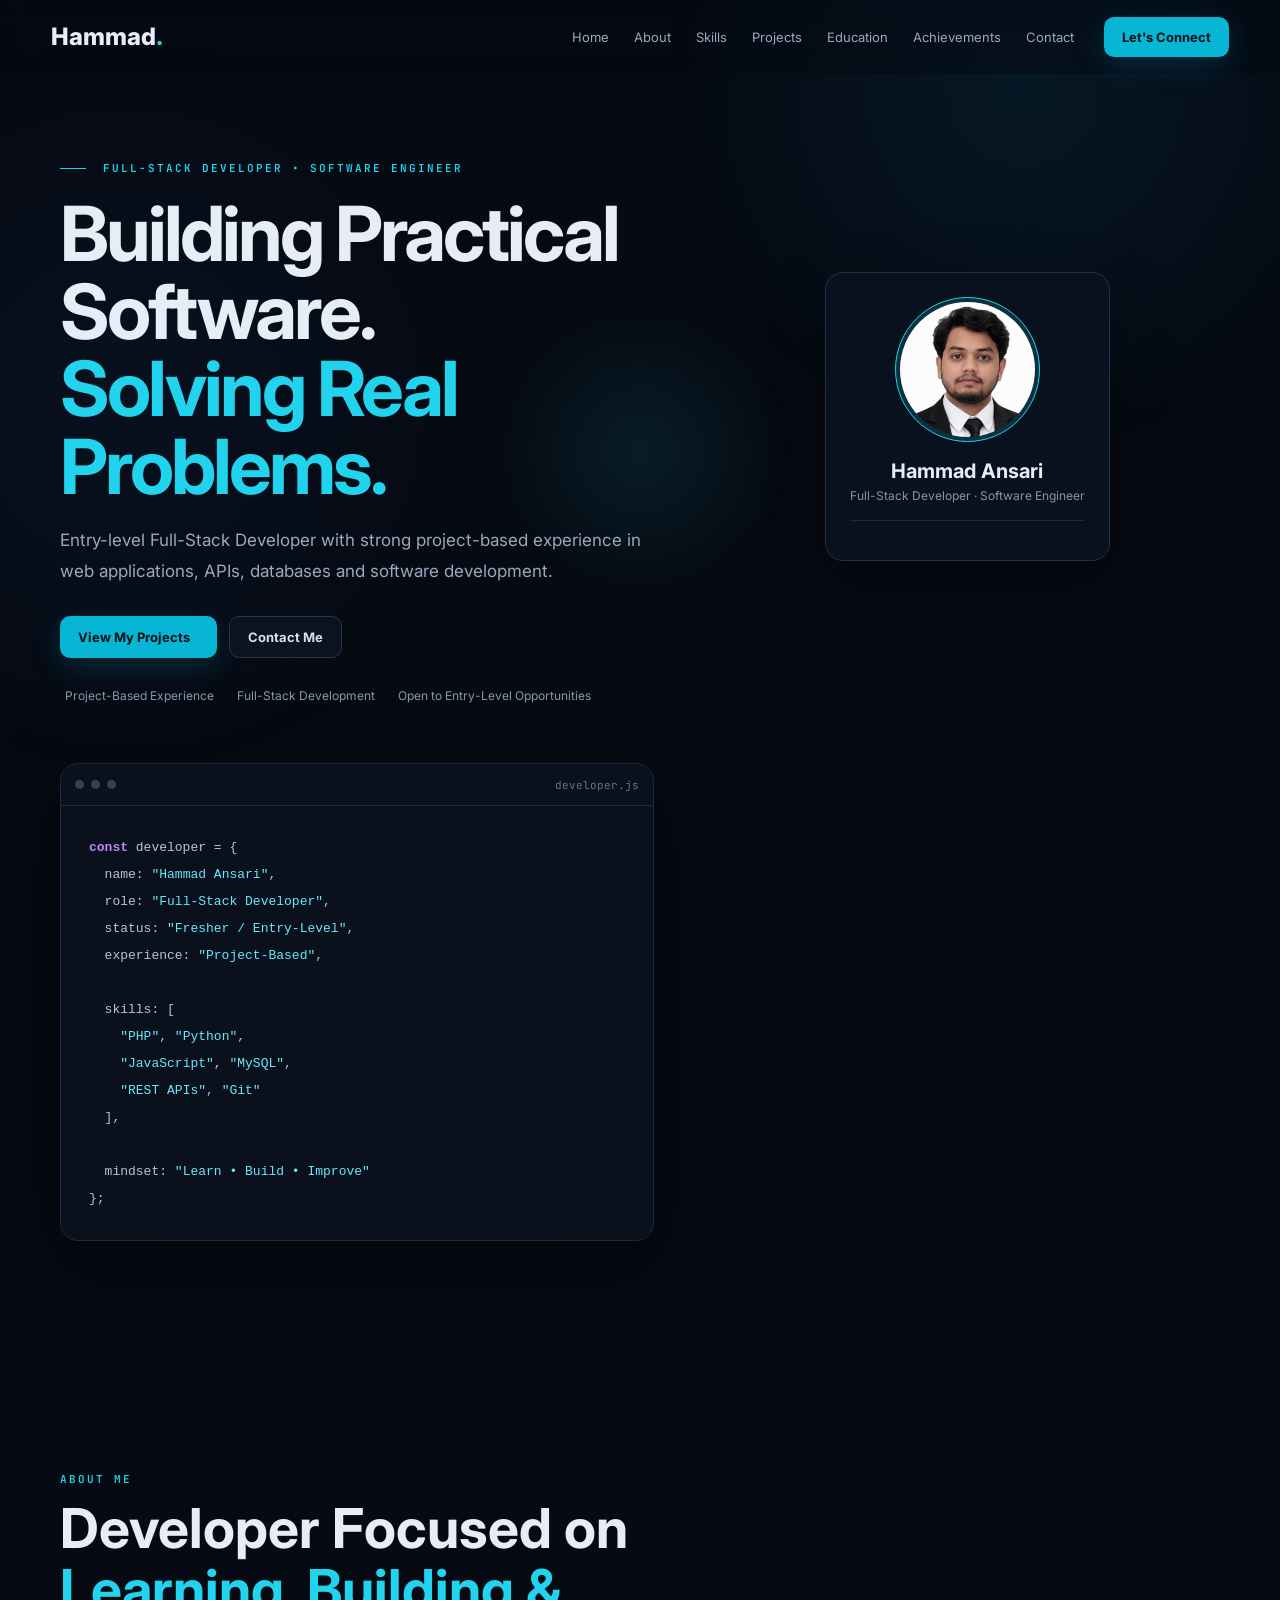
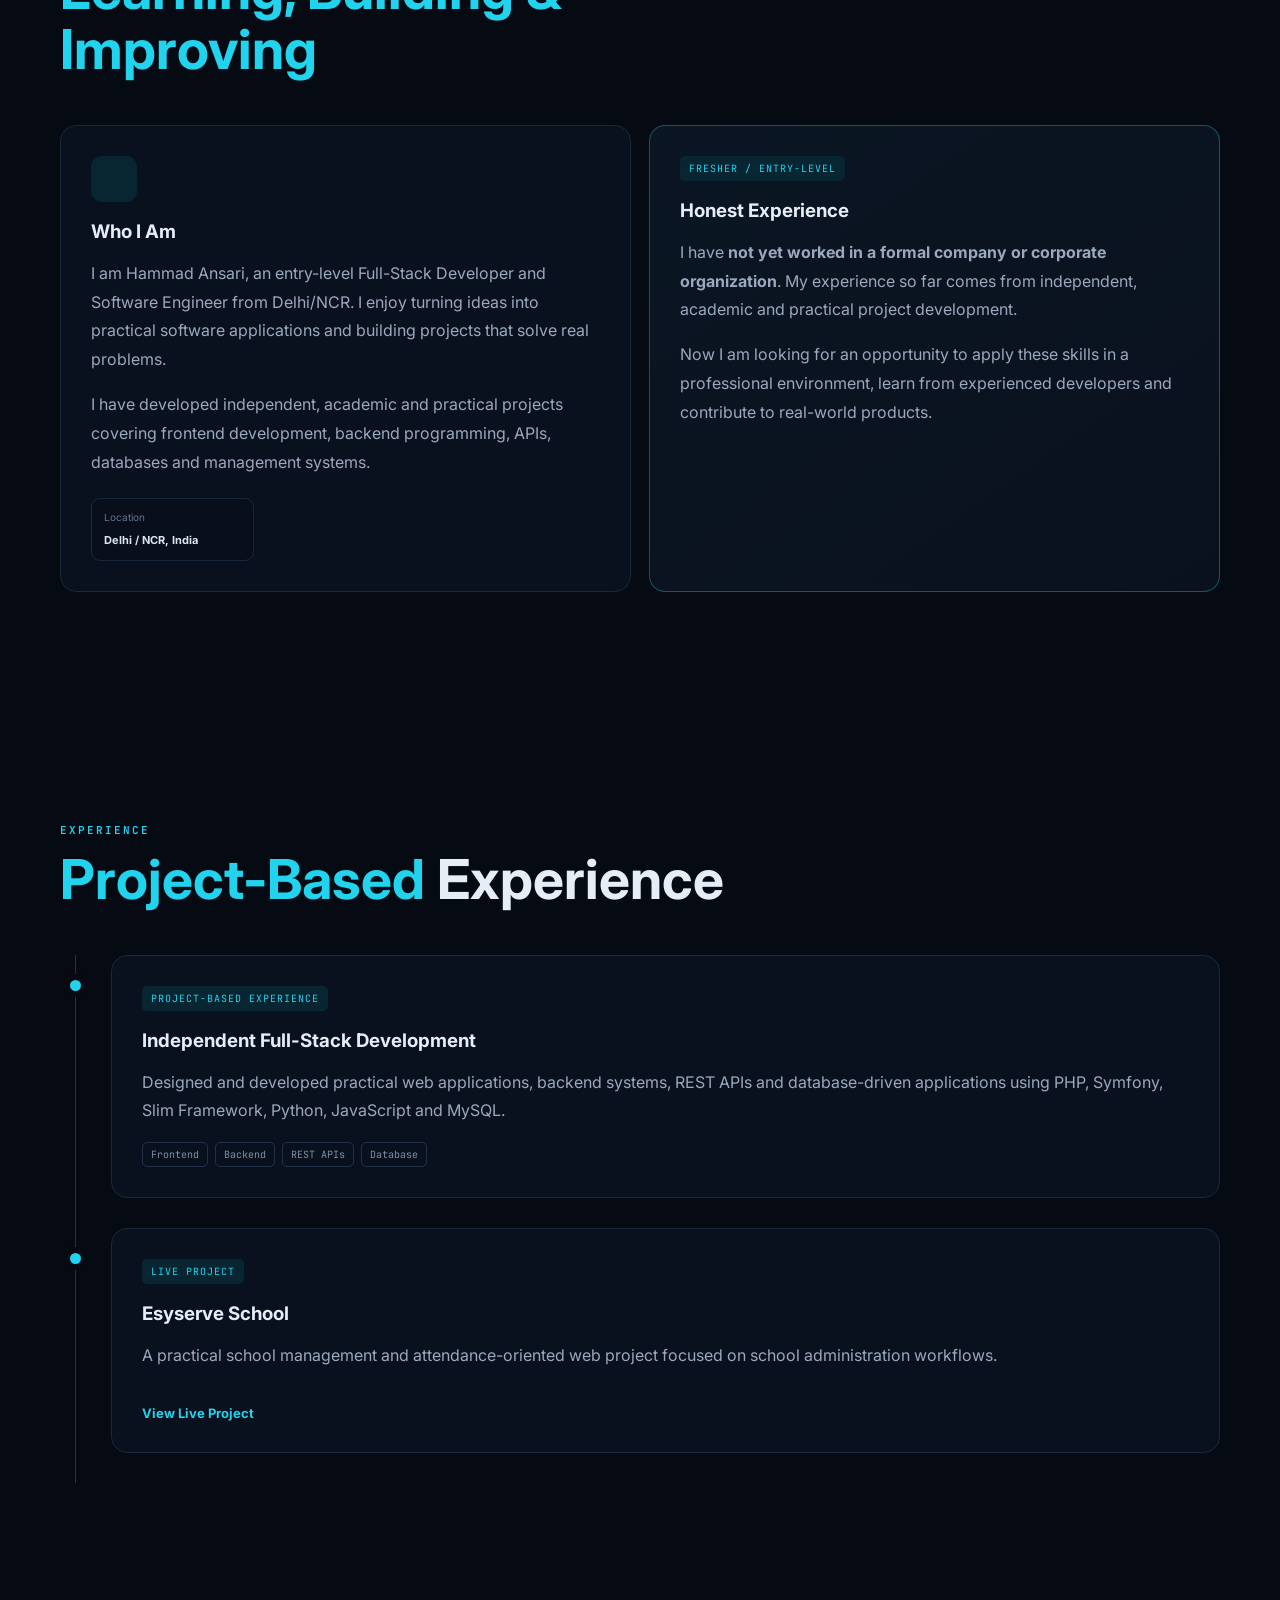
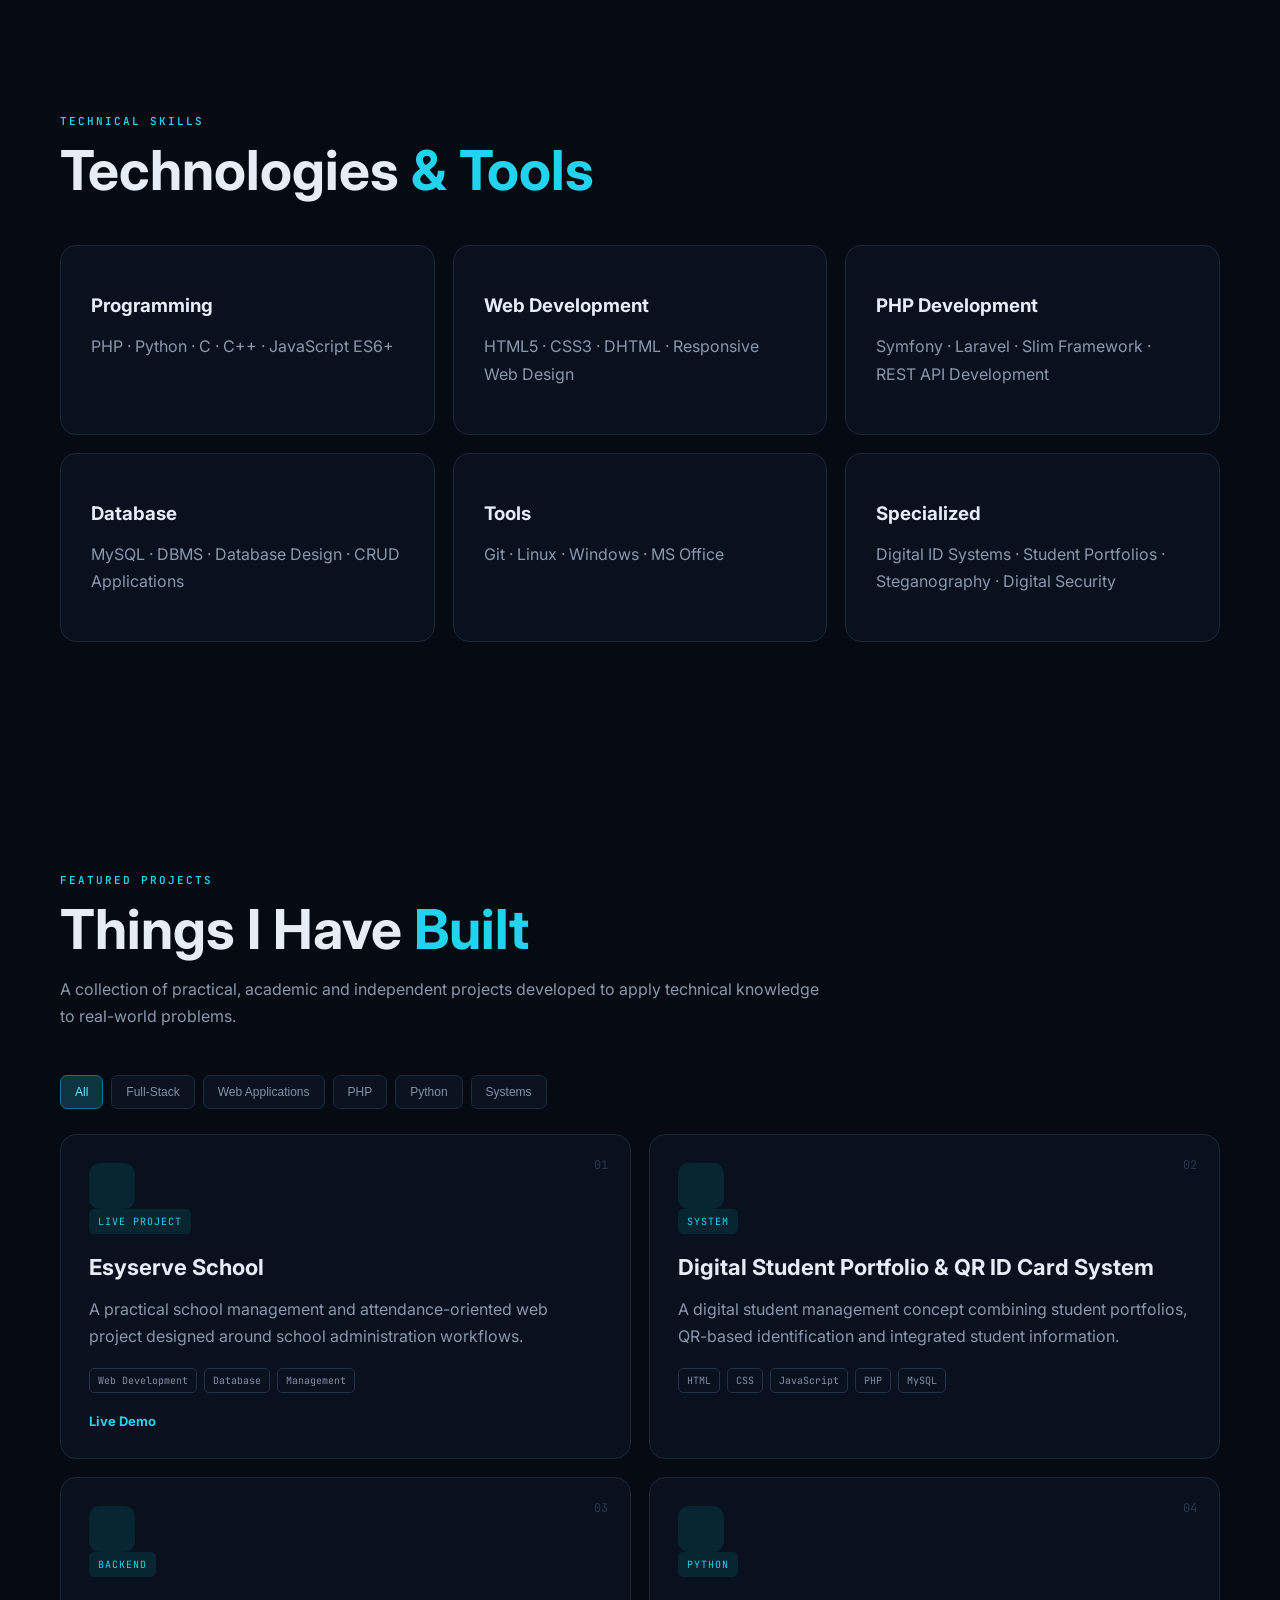
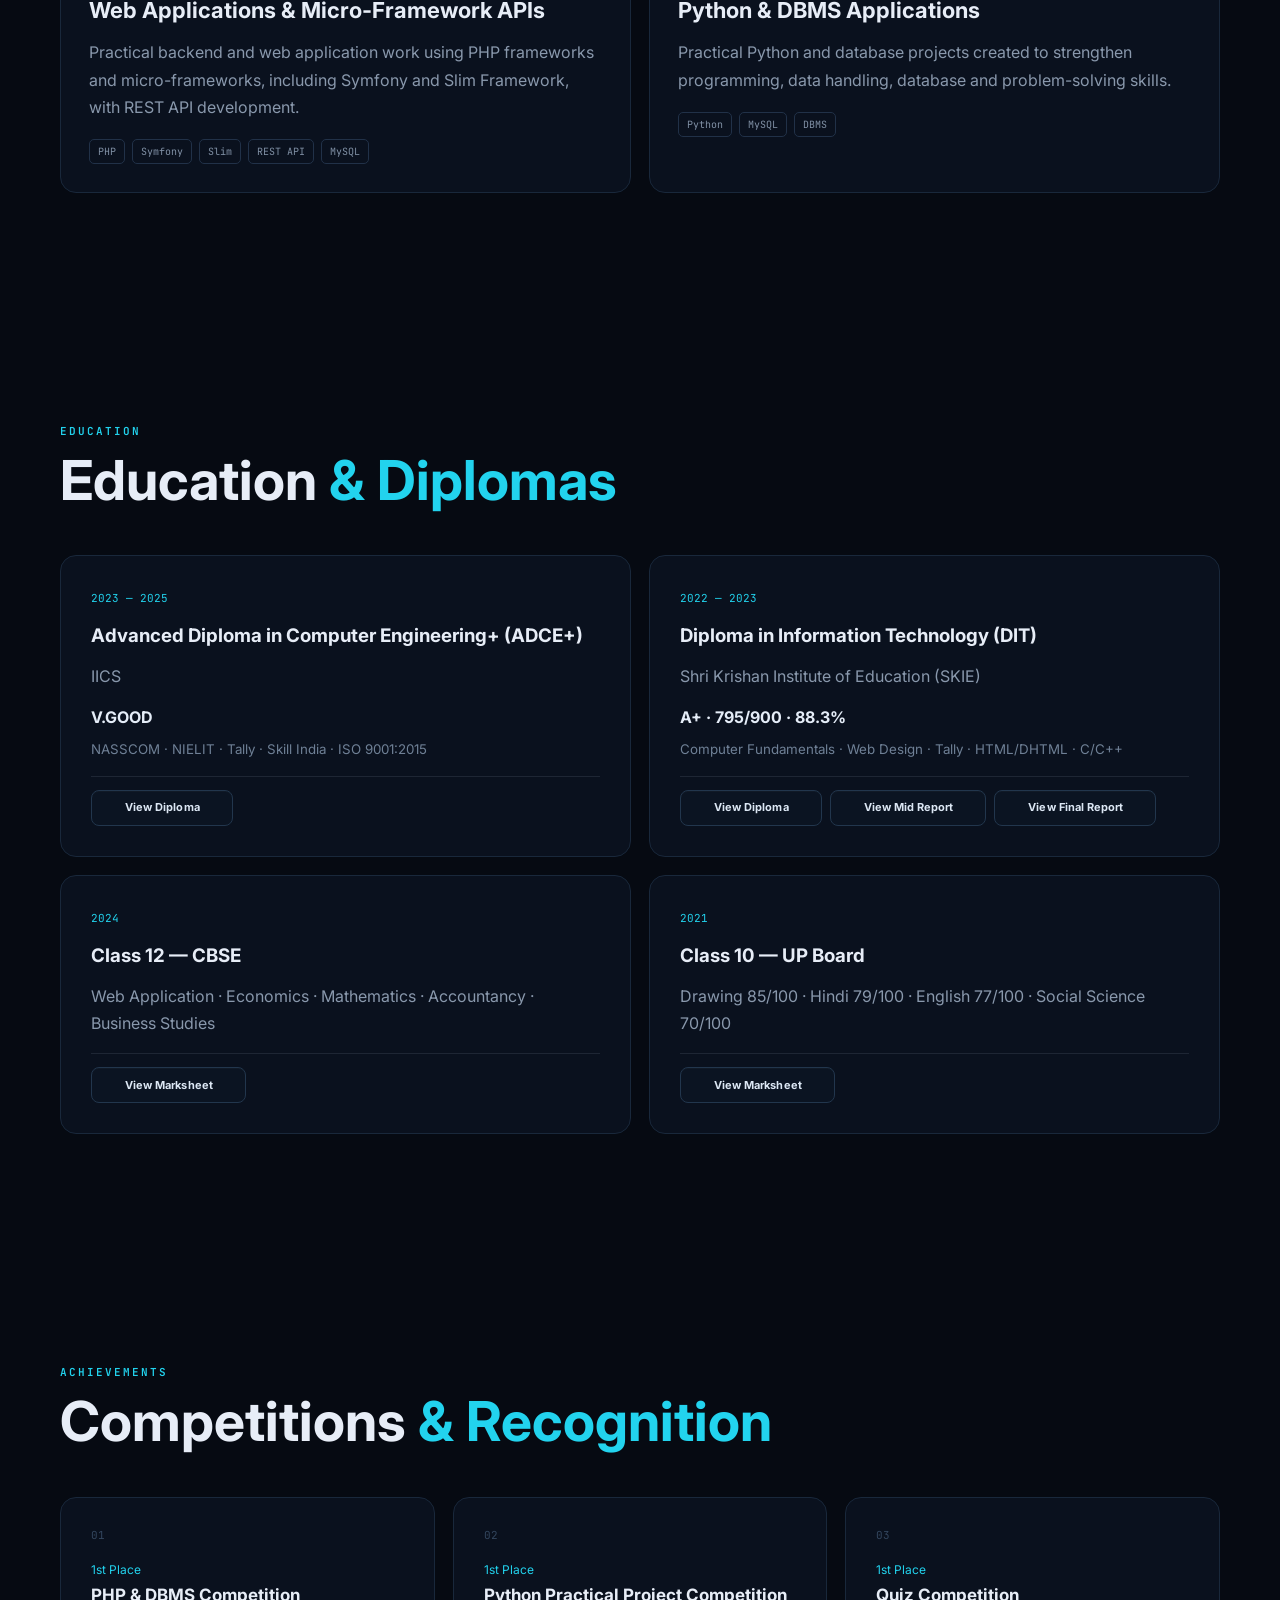
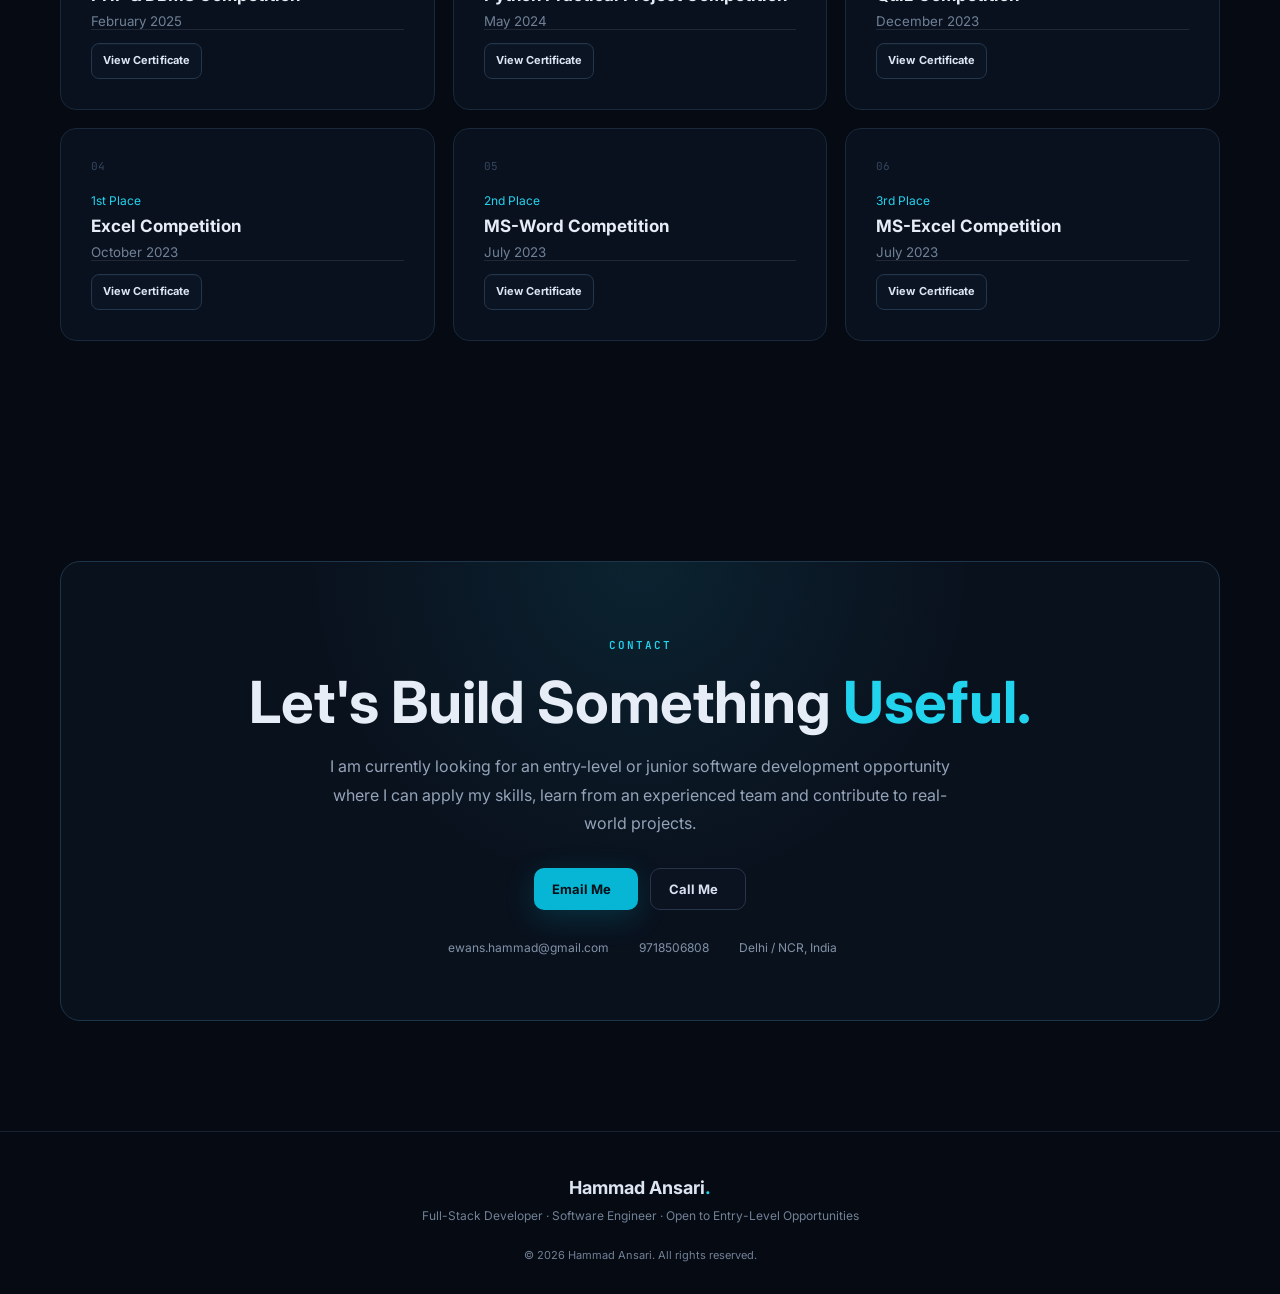
==== commit 53cbac54: "Update index.html" ====
--- a/index.html
+++ b/index.html
@@ -253,9 +253,9 @@
       <div class="skills-grid">
         <div class="skill-card reveal"><i class="ri-terminal-box-line"></i><h3>Programming</h3><p>PHP · Python · C · C++ · JavaScript ES6+</p></div>
         <div class="skill-card reveal"><i class="ri-global-line"></i><h3>Web Development</h3><p>HTML5 · CSS3 · DHTML · Responsive Web Design</p></div>
-        <div class="skill-card reveal"><i class="ri-server-line"></i><h3>PHP Development</h3><p>Symfony · Slim Framework · REST API Development</p></div>
+        <div class="skill-card reveal"><i class="ri-server-line"></i><h3>PHP Development</h3><p>Symfony · Laravel · Slim Framework · REST API Development</p></div>
         <div class="skill-card reveal"><i class="ri-database-2-line"></i><h3>Database</h3><p>MySQL · DBMS · Database Design · CRUD Applications</p></div>
-        <div class="skill-card reveal"><i class="ri-tools-line"></i><h3>Tools</h3><p>Git · Linux · Windows · MS Office · Tally ERP9</p></div>
+        <div class="skill-card reveal"><i class="ri-tools-line"></i><h3>Tools</h3><p>Git · Linux · Windows · MS Office</p></div>
         <div class="skill-card reveal"><i class="ri-shield-check-line"></i><h3>Specialized</h3><p>Digital ID Systems · Student Portfolios · Steganography · Digital Security</p></div>
       </div>
     </section>
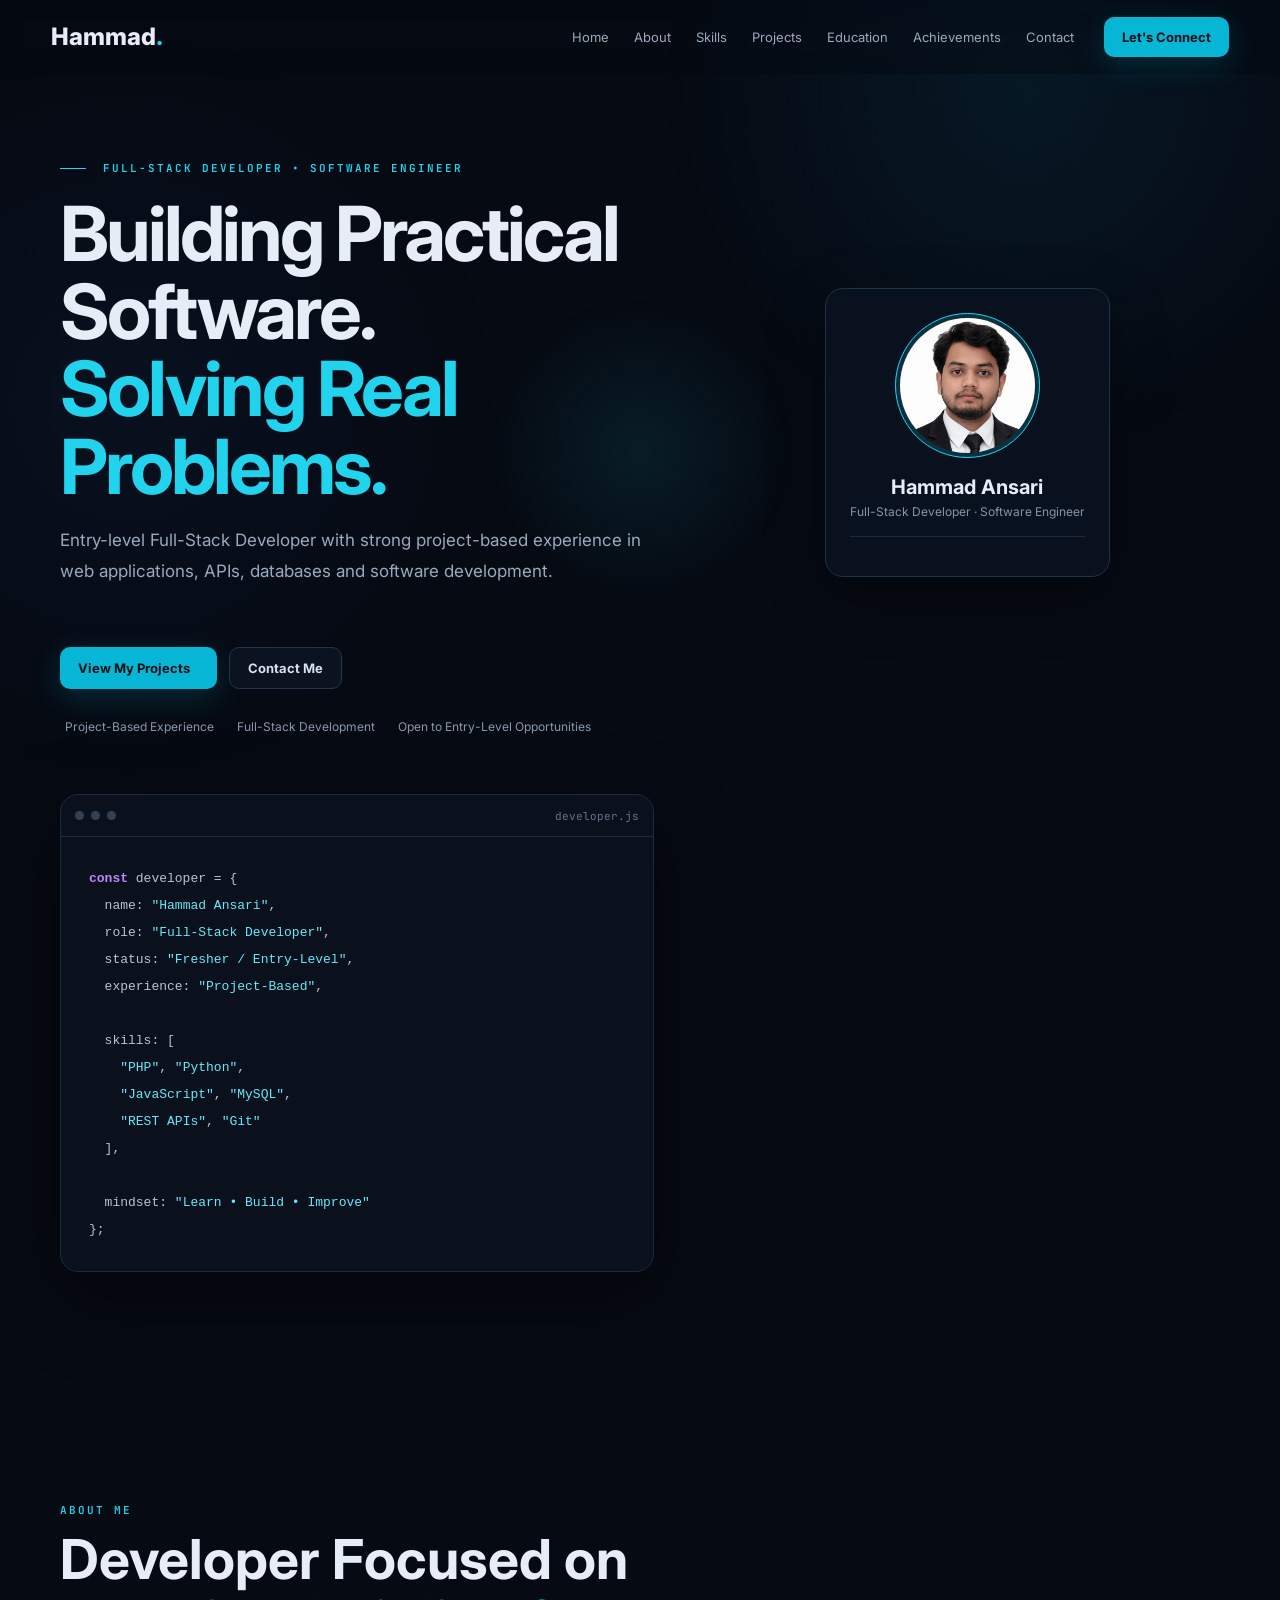
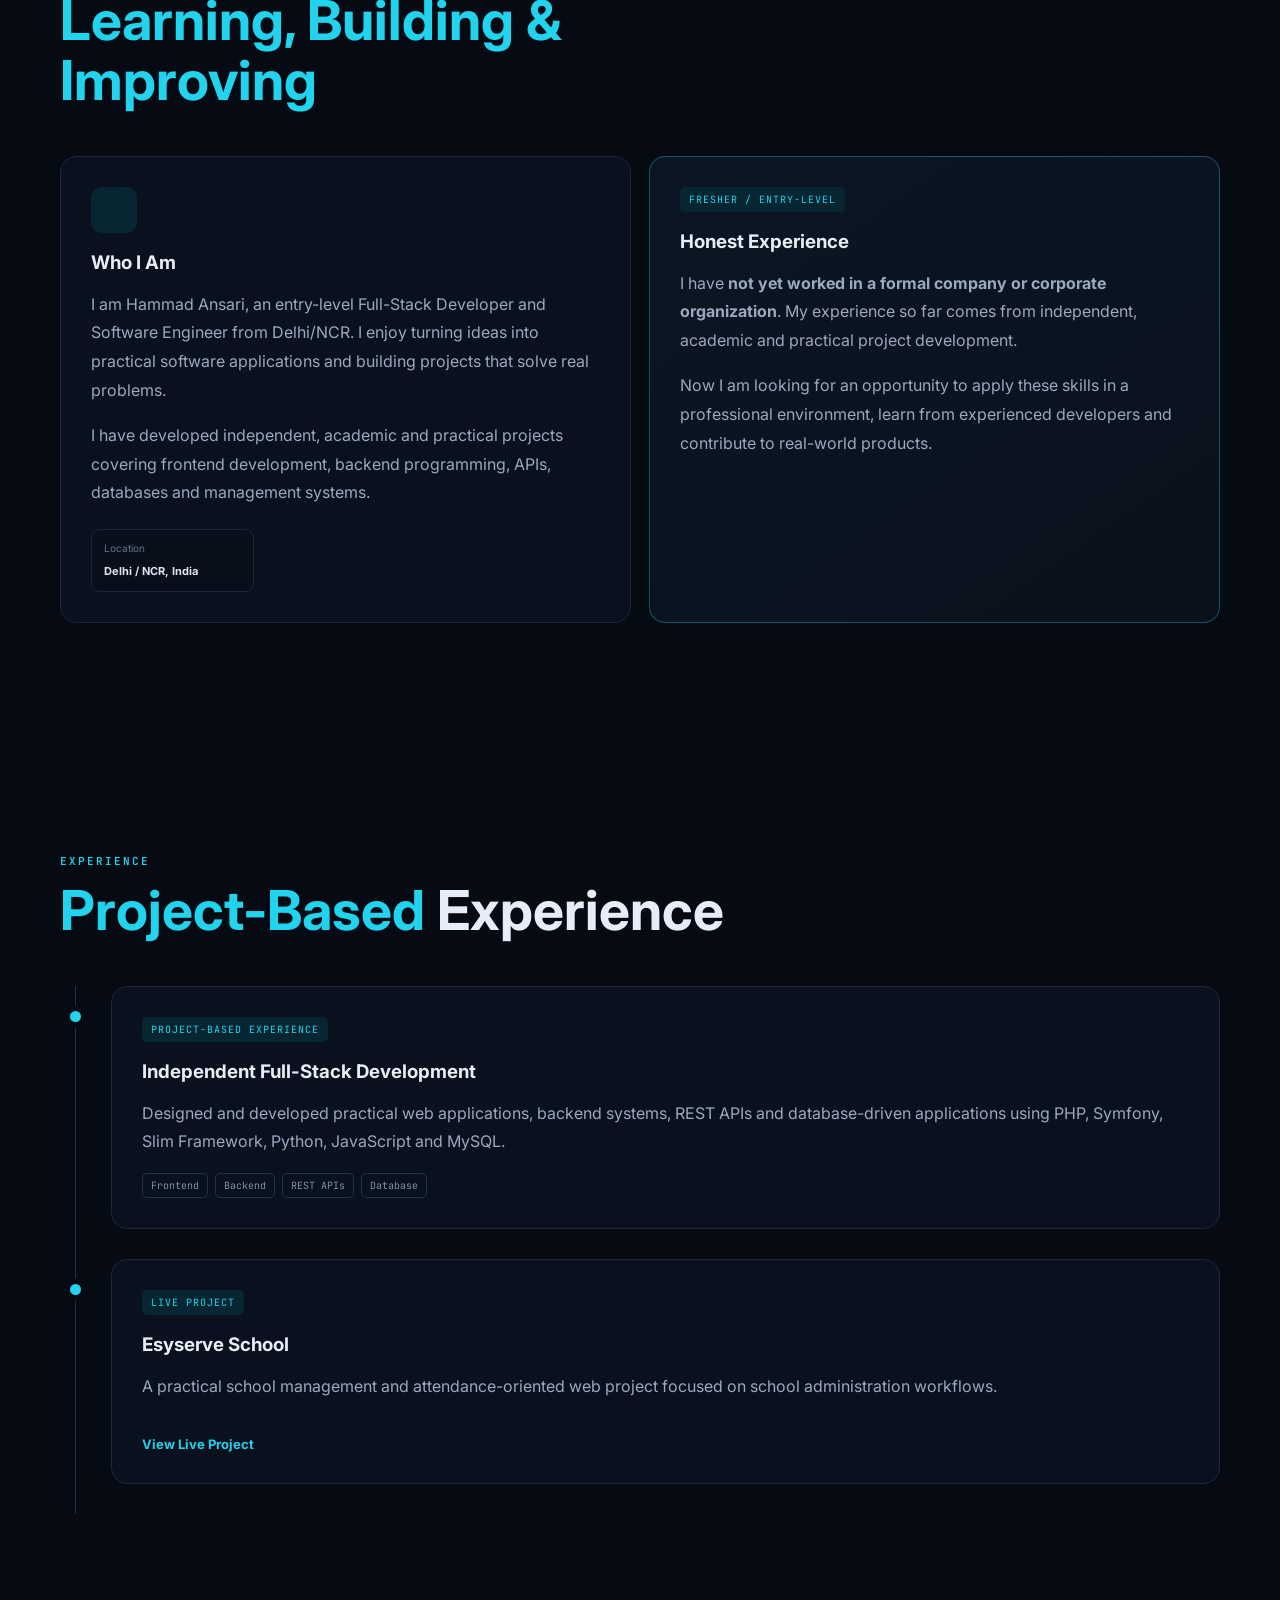
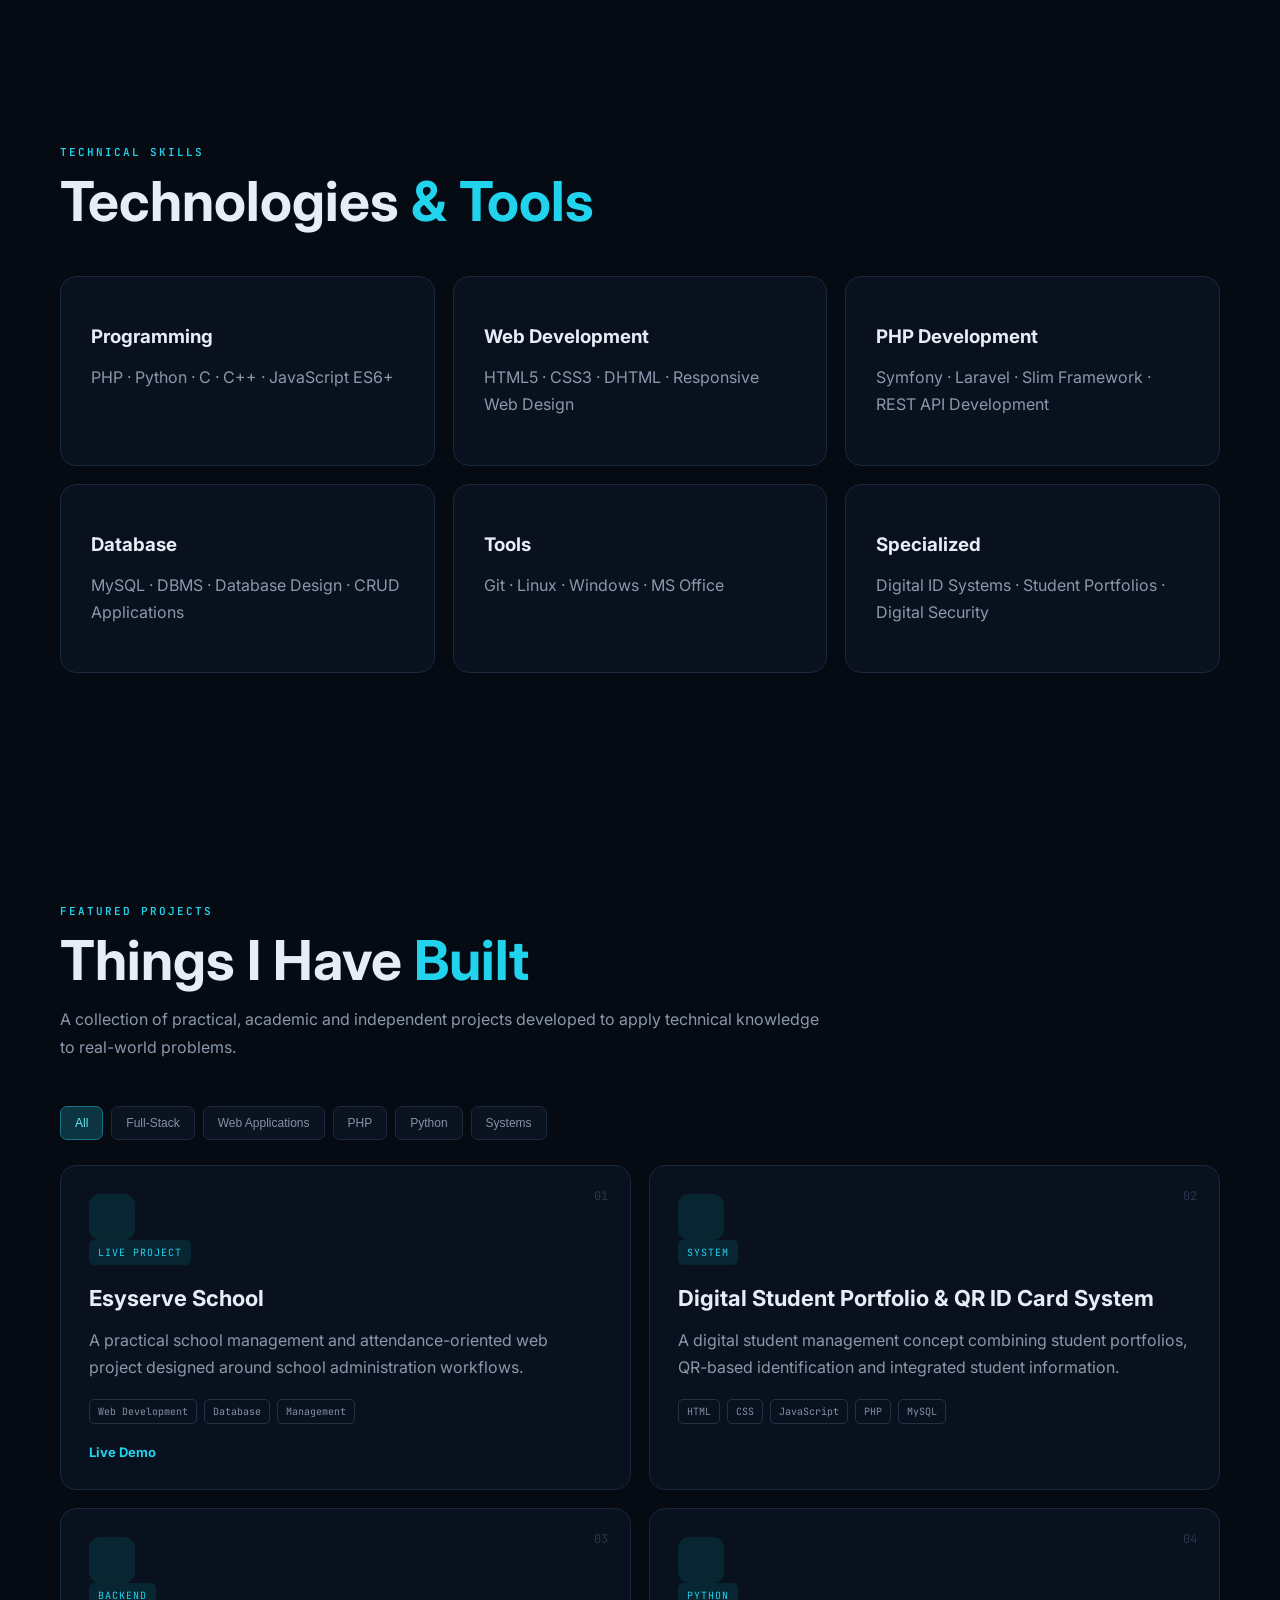
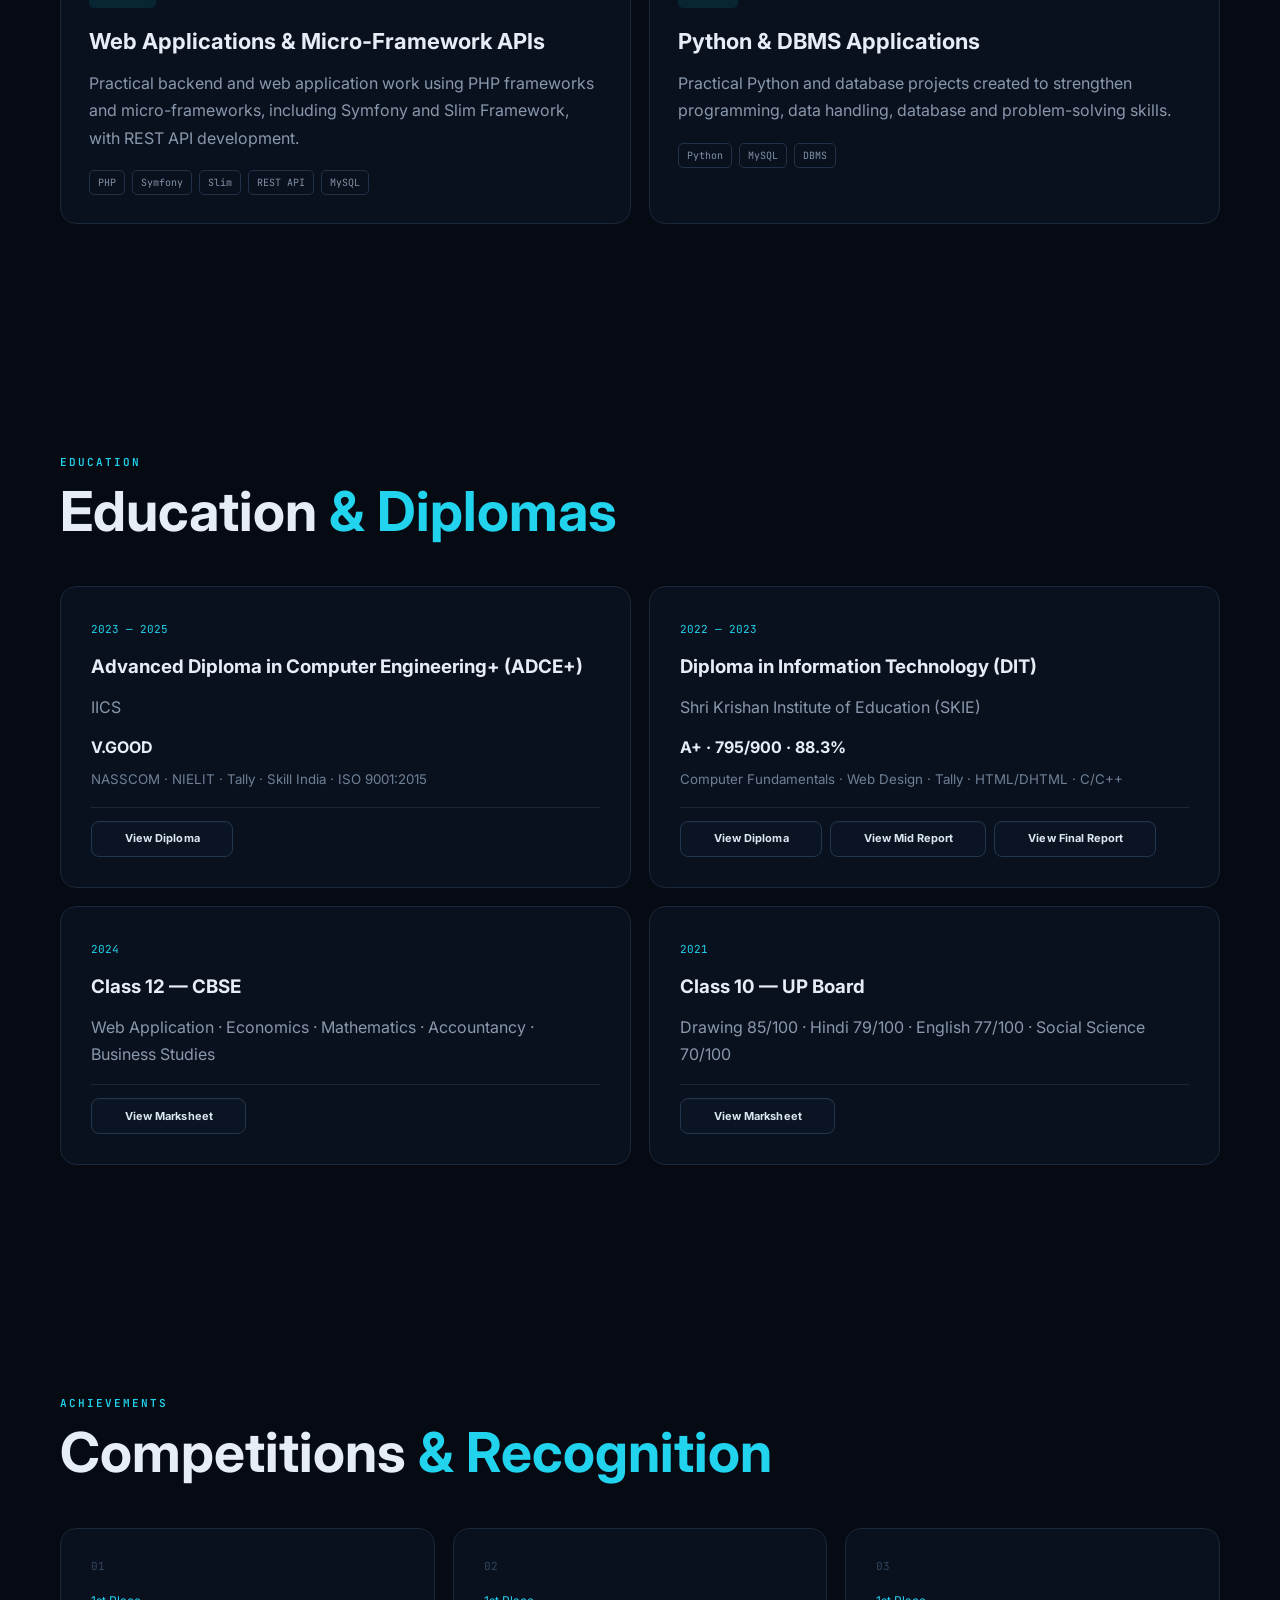
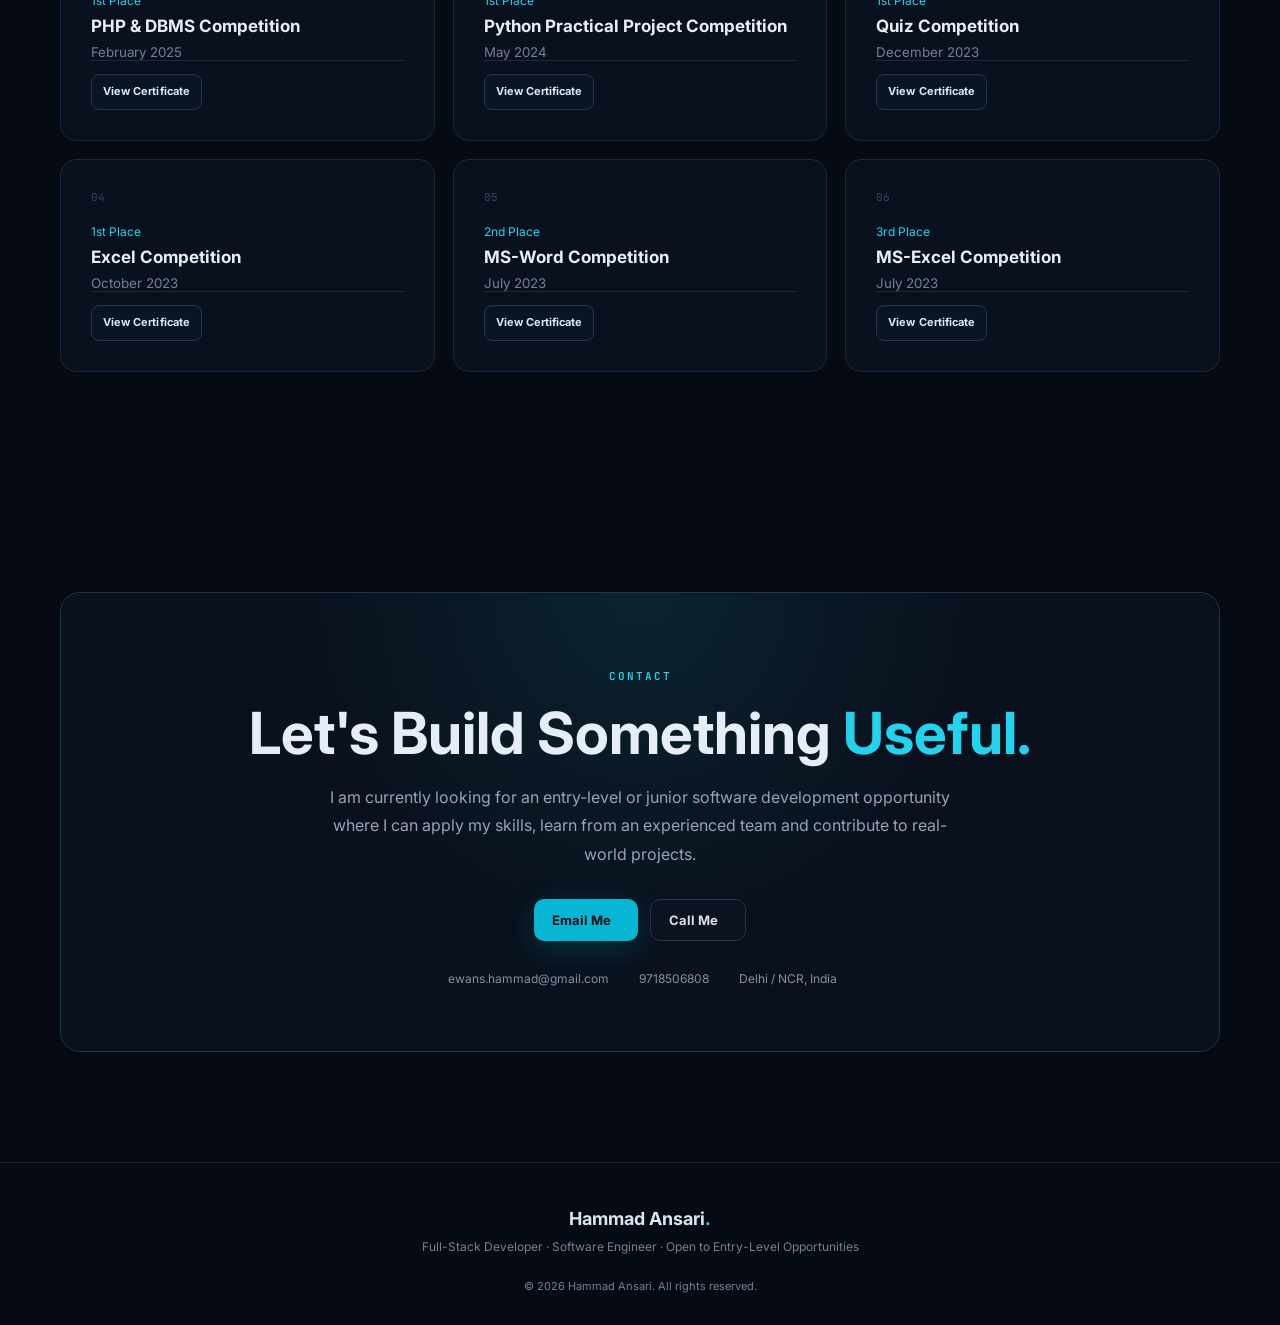
==== commit 0f835ea5: "Update index.html" ====
--- a/index.html
+++ b/index.html
@@ -256,7 +256,7 @@
         <div class="skill-card reveal"><i class="ri-server-line"></i><h3>PHP Development</h3><p>Symfony · Laravel · Slim Framework · REST API Development</p></div>
         <div class="skill-card reveal"><i class="ri-database-2-line"></i><h3>Database</h3><p>MySQL · DBMS · Database Design · CRUD Applications</p></div>
         <div class="skill-card reveal"><i class="ri-tools-line"></i><h3>Tools</h3><p>Git · Linux · Windows · MS Office</p></div>
-        <div class="skill-card reveal"><i class="ri-shield-check-line"></i><h3>Specialized</h3><p>Digital ID Systems · Student Portfolios · Steganography · Digital Security</p></div>
+        <div class="skill-card reveal"><i class="ri-shield-check-line"></i><h3>Specialized</h3><p>Digital ID Systems · Student Portfolios · Digital Security</p></div>
       </div>
     </section>
 
--- a/css/style.css
+++ b/css/style.css
@@ -1,4 +1,4 @@
-*{box-sizing:border-box}html{scroll-behavior:smooth}body{margin:0;background:#060a12;color:#e7edf7;font-family:Inter,system-ui,sans-serif;overflow-x:hidden}body:before{content:"";position:fixed;inset:0;pointer-events:none;background:radial-gradient(circle at 80% 10%,rgba(14,165,233,.09),transparent 28%),radial-gradient(circle at 10% 45%,rgba(59,130,246,.06),transparent 30%)}a{text-decoration:none;color:inherit}.section{width:min(1160px,92%);margin:auto;padding:110px 0}.navbar{position:fixed;z-index:1000;top:0;left:0;right:0;height:74px;display:flex;align-items:center;gap:30px;padding:0 4%;border-bottom:1px solid transparent;transition:.3s;background:rgba(6,10,18,.45);backdrop-filter:blur(12px)}.navbar.scrolled{background:rgba(6,10,18,.9);border-color:#172235}.brand{font-size:24px;font-weight:800;margin-right:auto}.brand span,footer span{color:#22d3ee}.navbar nav{display:flex;gap:25px}.navbar nav a{font-size:13px;color:#9aa9bd;transition:.25s}.navbar nav a:hover{color:#fff}.nav-cta,.btn{display:inline-flex;align-items:center;justify-content:center;gap:9px;border-radius:10px;padding:12px 18px;font-weight:700;font-size:13px}.nav-cta,.btn.primary{background:#06b6d4;color:#031018;box-shadow:0 8px 30px rgba(6,182,212,.2)}.btn.secondary{border:1px solid #26354a;color:#d7e1ef;background:#0b1220}.menu-btn{display:none;background:none;border:0;color:white;font-size:25px}.hero{min-height:100vh;display:flex;align-items:center;padding-top:150px}.hero-grid{display:grid;grid-template-columns:1.08fr .92fr;gap:60px;align-items:center}.eyebrow{font-family:"JetBrains Mono",monospace;font-size:11px;letter-spacing:2px;color:#22d3ee;font-weight:600}.eyebrow span{display:inline-block;width:26px;height:1px;background:#22d3ee;vertical-align:middle;margin-right:8px}.hero h1{font-size:clamp(42px,6vw,76px);line-height:1.02;letter-spacing:-3px;margin:20px 0}.hero h1 span,h2 span{color:#22d3ee}.hero-copy{font-size:17px;line-height:1.8;color:#9aa9bd;max-width:650px}.hero-actions{display:flex;gap:12px;margin:30px 0}.trust{display:flex;flex-wrap:wrap;gap:18px;color:#8797ab;font-size:12px}.trust i{color:#22d3ee;margin-right:5px}.code-window{border:1px solid #1b2a3f;background:#0a101c;border-radius:18px;overflow:hidden;box-shadow:0 25px 80px rgba(0,0,0,.4)}.window-bar{height:42px;border-bottom:1px solid #1b2a3f;display:flex;align-items:center;gap:7px;padding:0 14px}.window-bar span{width:9px;height:9px;border-radius:50%;background:#334155}.window-bar small{margin-left:auto;color:#64748b;font:11px "JetBrains Mono"}.code-window pre{margin:0;padding:28px;overflow:auto;color:#b7c4d5;font:13px/2 "JetBrains Mono",monospace}.code-window b{color:#c084fc}.code-window em{color:#67e8f9;font-style:normal}.section-head{max-width:760px;margin-bottom:45px}.section-head h2{font-size:clamp(34px,5vw,55px);line-height:1.1;margin:12px 0}.section-head>p:last-child{color:#8998ac;line-height:1.7}.about-grid,.skills-grid,.education-grid,.achievement-grid{display:grid;gap:18px}.about-grid{grid-template-columns:1fr 1fr}.about-card,.skill-card,.edu-card,.achievement,.timeline-card{background:#0a111e;border:1px solid #19283b;border-radius:16px;padding:30px}.about-card p{color:#9aa9bd;line-height:1.8}.about-card.highlight{border-color:rgba(34,211,238,.35);background:linear-gradient(145deg,#0b1624,#09111c)}.icon-box,.project-icon{width:46px;height:46px;display:grid;place-items:center;border-radius:11px;background:#082532;color:#22d3ee;font-size:23px}.about-card h3,.skill-card h3,.edu-card h3,.timeline-card h3{margin:18px 0 10px}.status-pill,.tag{display:inline-flex;padding:6px 9px;border-radius:5px;background:#082532;color:#22d3ee;font:10px "JetBrains Mono";letter-spacing:1px}.timeline{position:relative;margin-left:15px;border-left:1px solid #223249}.timeline-item{position:relative;padding:0 0 30px 35px}.timeline-dot{position:absolute;left:-6px;top:25px;width:11px;height:11px;border-radius:50%;background:#22d3ee;box-shadow:0 0 0 6px #060a12}.timeline-card p{color:#9aa9bd;line-height:1.75}.chips{display:flex;flex-wrap:wrap;gap:7px;margin-top:18px}.chips span{padding:5px 8px;border:1px solid #213148;border-radius:5px;color:#8191a6;font:10px "JetBrains Mono"}.text-link,.project-link{display:inline-flex;gap:7px;align-items:center;color:#22d3ee;font-size:13px;font-weight:700;margin-top:20px}.skills-grid{grid-template-columns:repeat(3,1fr)}.skill-card{transition:.3s}.skill-card:hover,.project-card:hover,.achievement:hover{transform:translateY(-5px);border-color:#24506a}.skill-card>i{font-size:27px;color:#22d3ee}.skill-card p,.edu-card p{color:#8998ac;line-height:1.7}.filters{display:flex;flex-wrap:wrap;gap:8px;margin-bottom:25px}.filters button{background:#0b1220;color:#8292a7;border:1px solid #1c2b40;padding:9px 14px;border-radius:7px;font-size:12px;cursor:pointer}.filters button.active,.filters button:hover{background:#0d3541;color:#67e8f9;border-color:#16738a}.projects-grid{display:grid;grid-template-columns:repeat(2,1fr);gap:18px}.project-card{position:relative;background:#0a111e;border:1px solid #19283b;border-radius:16px;padding:28px;transition:.3s;min-height:310px}.project-number{position:absolute;right:22px;top:22px;color:#27364b;font:12px "JetBrains Mono"}.project-card h3{font-size:22px;margin:20px 0 10px}.project-card p{color:#8998ac;line-height:1.7}.education-grid{grid-template-columns:repeat(2,1fr)}.year{font:11px "JetBrains Mono";color:#22d3ee}.edu-card strong{display:block;color:#e5edf8;margin:12px 0}.edu-card small{display:block;color:#6f8096;line-height:1.6}.achievement-grid{grid-template-columns:repeat(3,1fr)}.achievement{transition:.3s}.achievement b{font:11px "JetBrains Mono";color:#33465e}.achievement span{display:block;color:#22d3ee;font-size:12px;margin-top:20px}.achievement h3{font-size:17px;margin:8px 0}.achievement small{color:#6f8096}.contact-box{border:1px solid #1d354a;border-radius:20px;padding:65px;text-align:center;background:radial-gradient(circle at 50% 0%,rgba(34,211,238,.09),transparent 45%),#09111d}.contact-box h2{font-size:clamp(36px,5vw,58px);margin:15px 0}.contact-box>p:not(.eyebrow){max-width:650px;margin:0 auto;color:#94a3b8;line-height:1.8}.contact-actions{display:flex;justify-content:center;gap:12px;margin:30px 0}.contact-details{display:flex;justify-content:center;gap:25px;flex-wrap:wrap;color:#8292a7;font-size:12px}.contact-details i{color:#22d3ee;margin-right:5px}footer{border-top:1px solid #172235;padding:45px 5%;text-align:center;color:#718197}footer strong{font-size:18px;color:#dce6f3}footer p{font-size:12px;margin:10px 0 20px}footer small{font-size:11px}.reveal{opacity:0;transform:translateY(25px)}@media(max-width:900px){.navbar nav,.nav-cta{display:none}.menu-btn{display:block}.navbar{justify-content:space-between}.navbar nav.open{display:flex;position:absolute;top:74px;left:0;right:0;background:#080e18;flex-direction:column;padding:22px 6%;border-bottom:1px solid #172235}.hero-grid{grid-template-columns:1fr}.code-window{max-width:700px}.skills-grid,.achievement-grid{grid-template-columns:repeat(2,1fr)}}@media(max-width:650px){.section{padding:80px 0}.hero{padding-top:125px}.hero h1{letter-spacing:-2px}.hero-actions,.contact-actions{flex-direction:column}.about-grid,.projects-grid,.education-grid,.skills-grid,.achievement-grid{grid-template-columns:1fr}.contact-box{padding:38px 22px}.timeline{margin-left:5px}.trust{flex-direction:column;gap:9px}.code-window pre{font-size:11px;padding:18px}}
+*{box-sizing:border-box}html{scroll-behavior:smooth}body{margin:0;background:#060a12;color:#e7edf7;font-family:Inter,system-ui,sans-serif;overflow-x:hidden}body:before{content:"";position:fixed;inset:0;pointer-events:none;background:radial-gradient(circle at 80% 10%,rgba(14,165,233,.09),transparent 28%),radial-gradient(circle at 10% 45%,rgba(59,130,246,.06),transparent 30%)}a{text-decoration:none;color:inherit}.section{width:min(1160px,92%);margin:auto;padding:110px 0}.navbar{position:fixed;z-index:1000;top:0;left:0;right:0;height:74px;display:flex;align-items:center;gap:30px;padding:0 4%;border-bottom:1px solid transparent;transition:.3s;background:rgba(6,10,18,.45);backdrop-filter:blur(12px)}.navbar.scrolled{background:rgba(6,10,18,.9);border-color:#172235}.brand{font-size:24px;font-weight:800;margin-right:auto}.brand span,footer span{color:#22d3ee}.navbar nav{display:flex;gap:25px}.navbar nav a{font-size:13px;color:#9aa9bd;transition:.25s}.navbar nav a:hover{color:#fff}.nav-cta,.btn{display:inline-flex;align-items:center;justify-content:center;gap:9px;border-radius:10px;padding:12px 18px;font-weight:700;font-size:13px}.nav-cta,.btn.primary{background:#06b6d4;color:#031018;box-shadow:0 8px 30px rgba(6,182,212,.2)}.btn.secondary{border:1px solid #26354a;color:#d7e1ef;background:#0b1220}.menu-btn{display:none;background:none;border:0;color:white;font-size:25px}.hero{min-height:100vh;display:flex;align-items:center;padding-top:150px}.hero-grid{display:grid;grid-template-columns:1.08fr .92fr;gap:60px;align-items:center}.eyebrow{font-family:"JetBrains Mono",monospace;font-size:11px;letter-spacing:2px;color:#22d3ee;font-weight:600}.eyebrow span{display:inline-block;width:26px;height:1px;background:#22d3ee;vertical-align:middle;margin-right:8px}.hero h1{font-size:clamp(42px,6vw,76px);line-height:1.02;letter-spacing:-3px;margin:20px 0}.hero h1 span,h2 span{color:#22d3ee}.hero-copy{font-size:17px;line-height:1.8;color:#9aa9bd;max-width:650px;height:92px;overflow:hidden}.hero-copy #typed{display:inline}.hero-copy .typed-cursor{display:inline;font-weight:400}.hero-actions{display:flex;gap:12px;margin:30px 0}.trust{display:flex;flex-wrap:wrap;gap:18px;color:#8797ab;font-size:12px}.trust i{color:#22d3ee;margin-right:5px}.code-window{border:1px solid #1b2a3f;background:#0a101c;border-radius:18px;overflow:hidden;box-shadow:0 25px 80px rgba(0,0,0,.4)}.window-bar{height:42px;border-bottom:1px solid #1b2a3f;display:flex;align-items:center;gap:7px;padding:0 14px}.window-bar span{width:9px;height:9px;border-radius:50%;background:#334155}.window-bar small{margin-left:auto;color:#64748b;font:11px "JetBrains Mono"}.code-window pre{margin:0;padding:28px;overflow:auto;color:#b7c4d5;font:13px/2 "JetBrains Mono",monospace}.code-window b{color:#c084fc}.code-window em{color:#67e8f9;font-style:normal}.section-head{max-width:760px;margin-bottom:45px}.section-head h2{font-size:clamp(34px,5vw,55px);line-height:1.1;margin:12px 0}.section-head>p:last-child{color:#8998ac;line-height:1.7}.about-grid,.skills-grid,.education-grid,.achievement-grid{display:grid;gap:18px}.about-grid{grid-template-columns:1fr 1fr}.about-card,.skill-card,.edu-card,.achievement,.timeline-card{background:#0a111e;border:1px solid #19283b;border-radius:16px;padding:30px}.about-card p{color:#9aa9bd;line-height:1.8}.about-card.highlight{border-color:rgba(34,211,238,.35);background:linear-gradient(145deg,#0b1624,#09111c)}.icon-box,.project-icon{width:46px;height:46px;display:grid;place-items:center;border-radius:11px;background:#082532;color:#22d3ee;font-size:23px}.about-card h3,.skill-card h3,.edu-card h3,.timeline-card h3{margin:18px 0 10px}.status-pill,.tag{display:inline-flex;padding:6px 9px;border-radius:5px;background:#082532;color:#22d3ee;font:10px "JetBrains Mono";letter-spacing:1px}.timeline{position:relative;margin-left:15px;border-left:1px solid #223249}.timeline-item{position:relative;padding:0 0 30px 35px}.timeline-dot{position:absolute;left:-6px;top:25px;width:11px;height:11px;border-radius:50%;background:#22d3ee;box-shadow:0 0 0 6px #060a12}.timeline-card p{color:#9aa9bd;line-height:1.75}.chips{display:flex;flex-wrap:wrap;gap:7px;margin-top:18px}.chips span{padding:5px 8px;border:1px solid #213148;border-radius:5px;color:#8191a6;font:10px "JetBrains Mono"}.text-link,.project-link{display:inline-flex;gap:7px;align-items:center;color:#22d3ee;font-size:13px;font-weight:700;margin-top:20px}.skills-grid{grid-template-columns:repeat(3,1fr)}.skill-card{transition:.3s}.skill-card:hover,.project-card:hover,.achievement:hover{transform:translateY(-5px);border-color:#24506a}.skill-card>i{font-size:27px;color:#22d3ee}.skill-card p,.edu-card p{color:#8998ac;line-height:1.7}.filters{display:flex;flex-wrap:wrap;gap:8px;margin-bottom:25px}.filters button{background:#0b1220;color:#8292a7;border:1px solid #1c2b40;padding:9px 14px;border-radius:7px;font-size:12px;cursor:pointer}.filters button.active,.filters button:hover{background:#0d3541;color:#67e8f9;border-color:#16738a}.projects-grid{display:grid;grid-template-columns:repeat(2,1fr);gap:18px}.project-card{position:relative;background:#0a111e;border:1px solid #19283b;border-radius:16px;padding:28px;transition:.3s;min-height:310px}.project-number{position:absolute;right:22px;top:22px;color:#27364b;font:12px "JetBrains Mono"}.project-card h3{font-size:22px;margin:20px 0 10px}.project-card p{color:#8998ac;line-height:1.7}.education-grid{grid-template-columns:repeat(2,1fr)}.year{font:11px "JetBrains Mono";color:#22d3ee}.edu-card strong{display:block;color:#e5edf8;margin:12px 0}.edu-card small{display:block;color:#6f8096;line-height:1.6}.achievement-grid{grid-template-columns:repeat(3,1fr)}.achievement{transition:.3s}.achievement b{font:11px "JetBrains Mono";color:#33465e}.achievement span{display:block;color:#22d3ee;font-size:12px;margin-top:20px}.achievement h3{font-size:17px;margin:8px 0}.achievement small{color:#6f8096}.contact-box{border:1px solid #1d354a;border-radius:20px;padding:65px;text-align:center;background:radial-gradient(circle at 50% 0%,rgba(34,211,238,.09),transparent 45%),#09111d}.contact-box h2{font-size:clamp(36px,5vw,58px);margin:15px 0}.contact-box>p:not(.eyebrow){max-width:650px;margin:0 auto;color:#94a3b8;line-height:1.8}.contact-actions{display:flex;justify-content:center;gap:12px;margin:30px 0}.contact-details{display:flex;justify-content:center;gap:25px;flex-wrap:wrap;color:#8292a7;font-size:12px}.contact-details i{color:#22d3ee;margin-right:5px}footer{border-top:1px solid #172235;padding:45px 5%;text-align:center;color:#718197}footer strong{font-size:18px;color:#dce6f3}footer p{font-size:12px;margin:10px 0 20px}footer small{font-size:11px}.reveal{opacity:0;transform:translateY(25px)}@media(max-width:900px){.navbar nav,.nav-cta{display:none}.menu-btn{display:block}.navbar{justify-content:space-between}.navbar nav.open{display:flex;position:absolute;top:74px;left:0;right:0;background:#080e18;flex-direction:column;padding:22px 6%;border-bottom:1px solid #172235}.hero-grid{grid-template-columns:1fr}.code-window{max-width:700px}.skills-grid,.achievement-grid{grid-template-columns:repeat(2,1fr)}}@media(max-width:650px){.hero-copy{height:120px}.section{padding:80px 0}.hero{padding-top:125px}.hero h1{letter-spacing:-2px}.hero-actions,.contact-actions{flex-direction:column}.about-grid,.projects-grid,.education-grid,.skills-grid,.achievement-grid{grid-template-columns:1fr}.contact-box{padding:38px 22px}.timeline{margin-left:5px}.trust{flex-direction:column;gap:9px}.code-window pre{font-size:11px;padding:18px}}
 
 .profile-card{background:#0a111e;border:1px solid #1d3448;border-radius:18px;padding:24px;text-align:center;max-width:320px;margin:0 auto 20px;box-shadow:0 20px 60px rgba(0,0,0,.3)}
 .profile-ring{width:145px;height:145px;margin:0 auto 17px;border-radius:50%;padding:4px;background:#0b3140;border:1px solid #22d3ee;overflow:hidden}
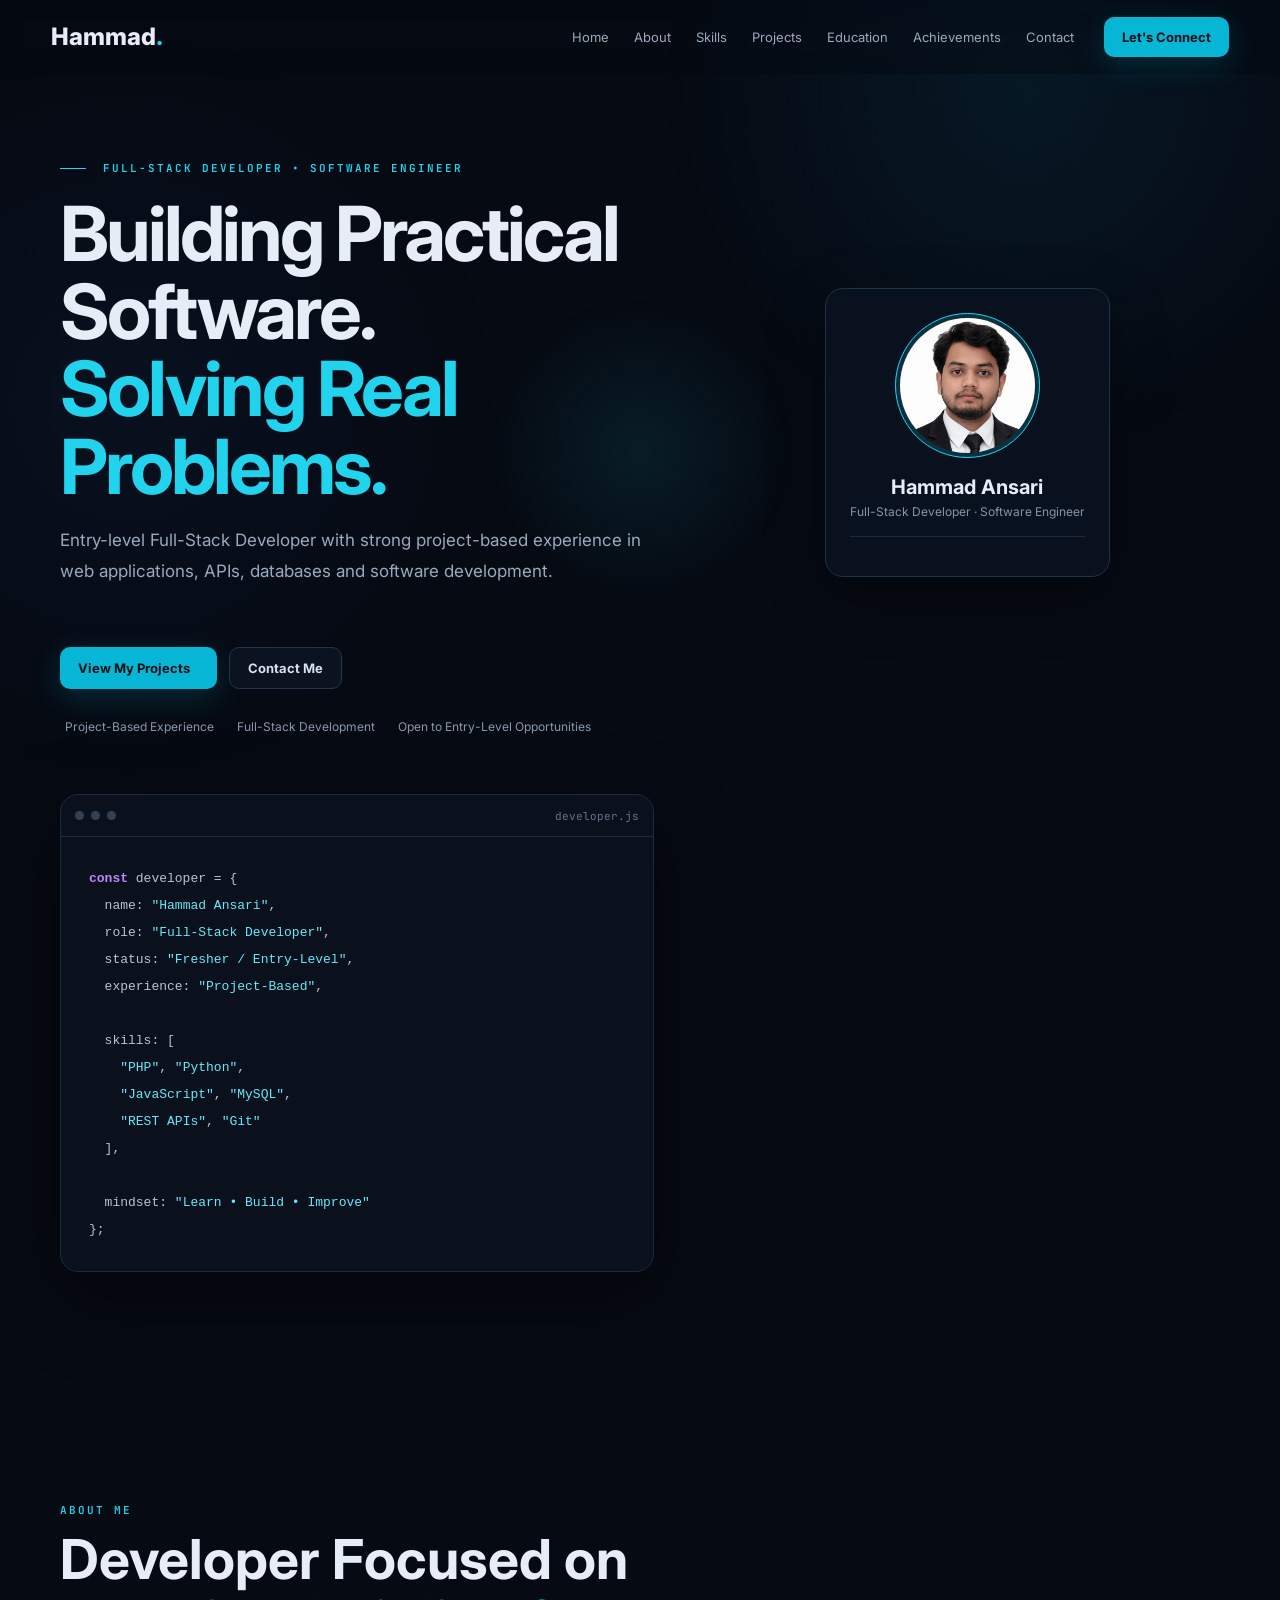
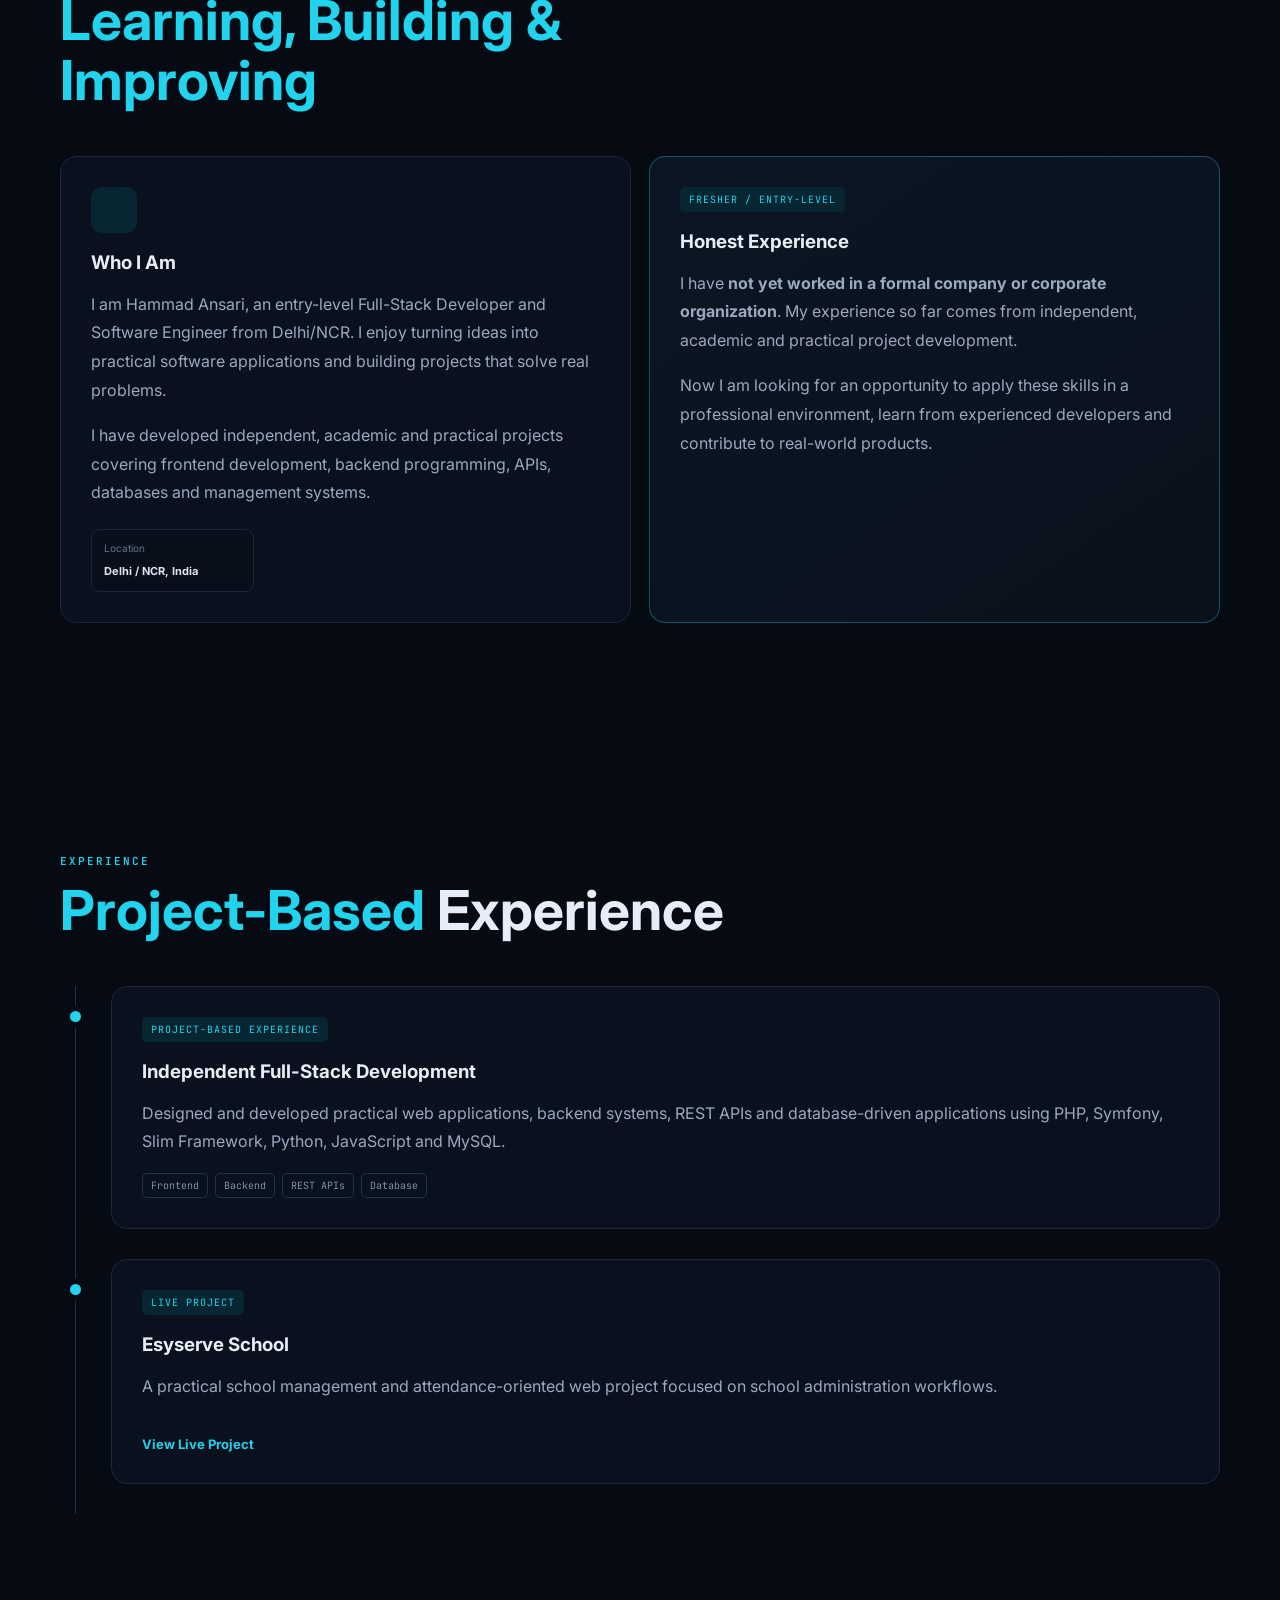
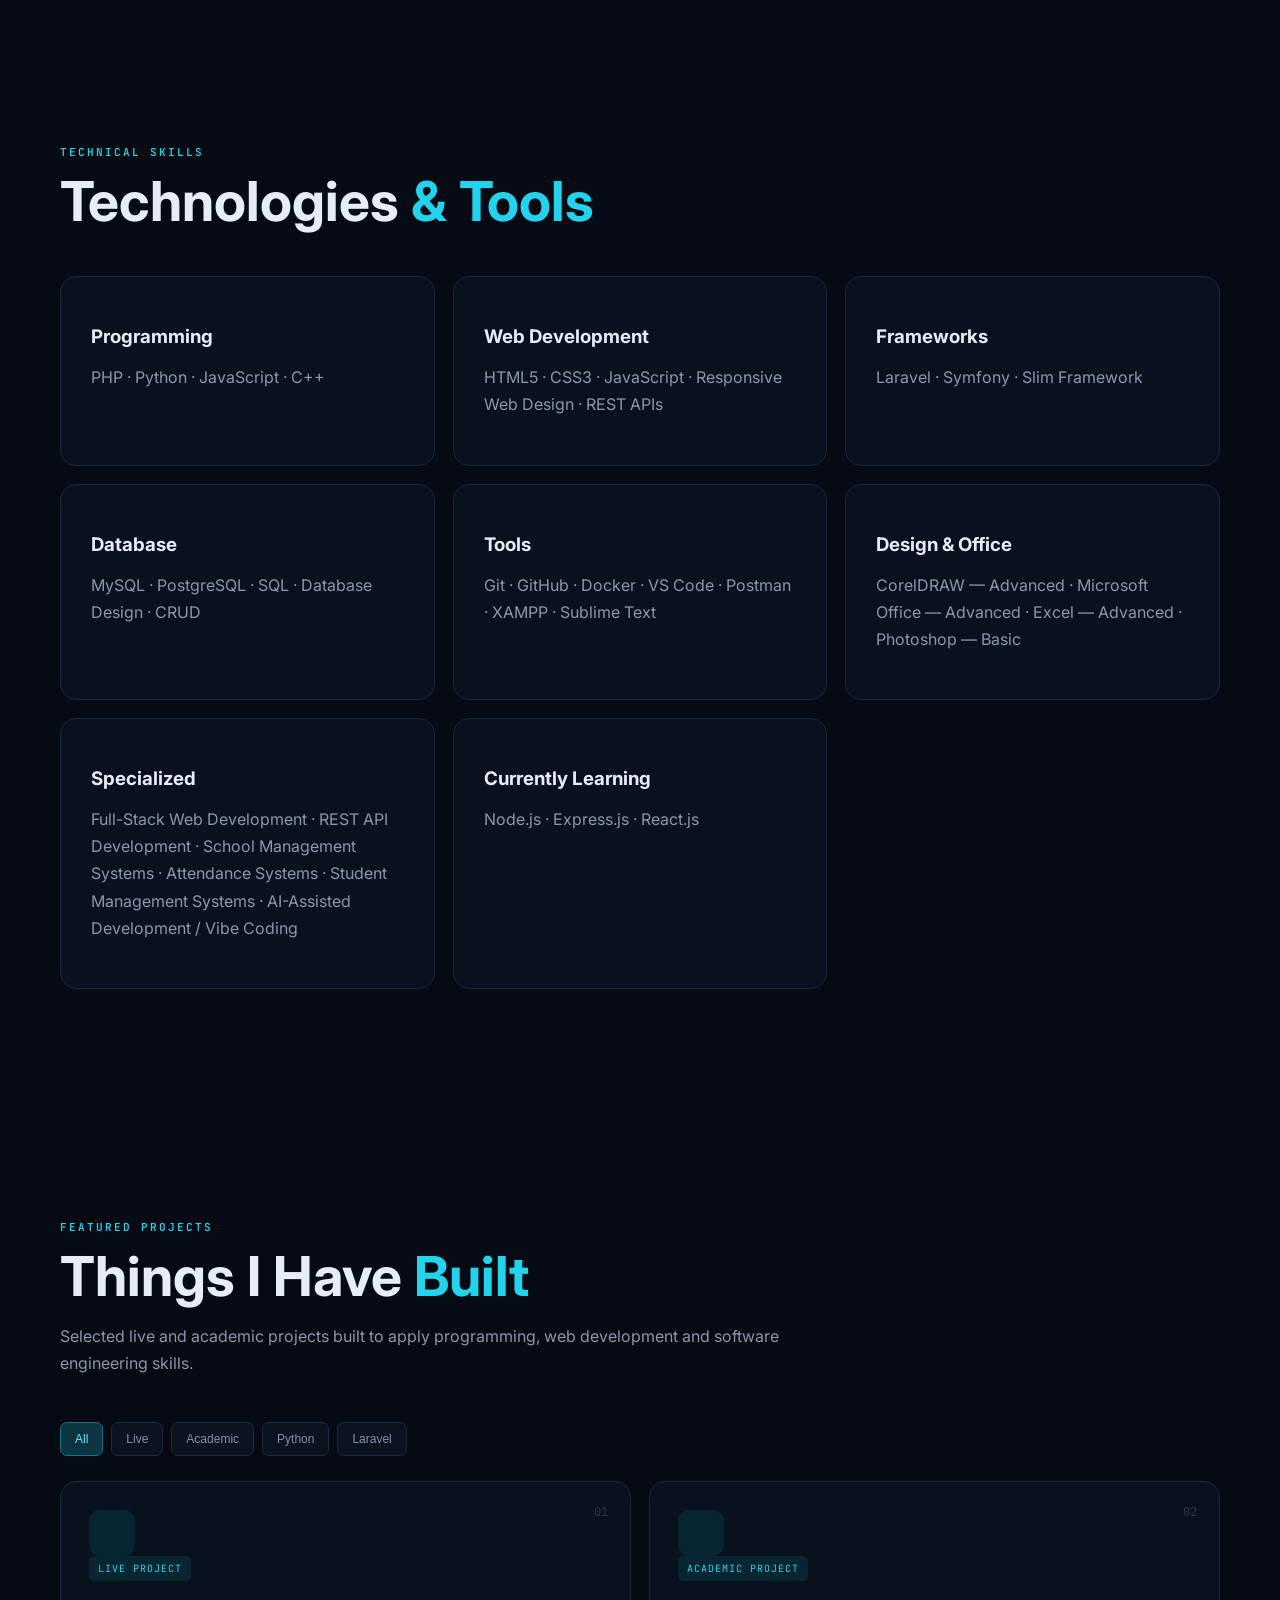
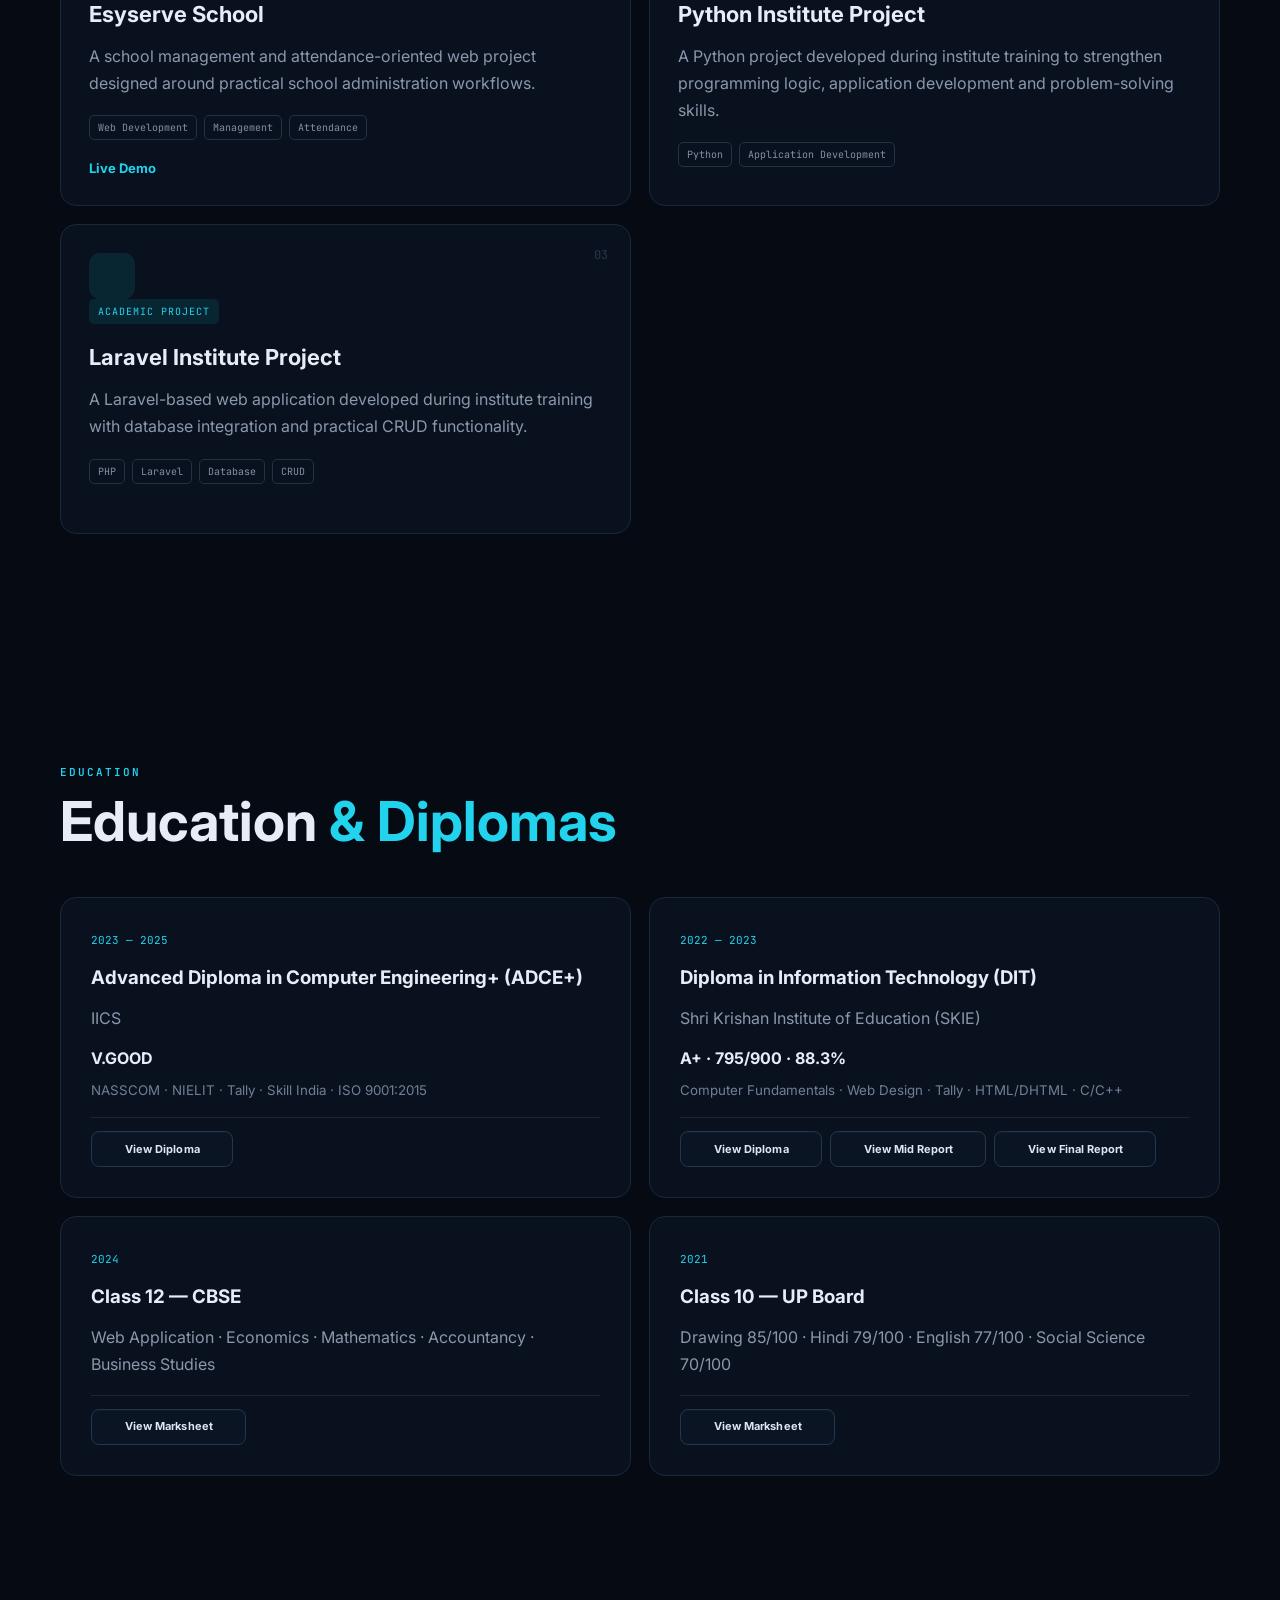
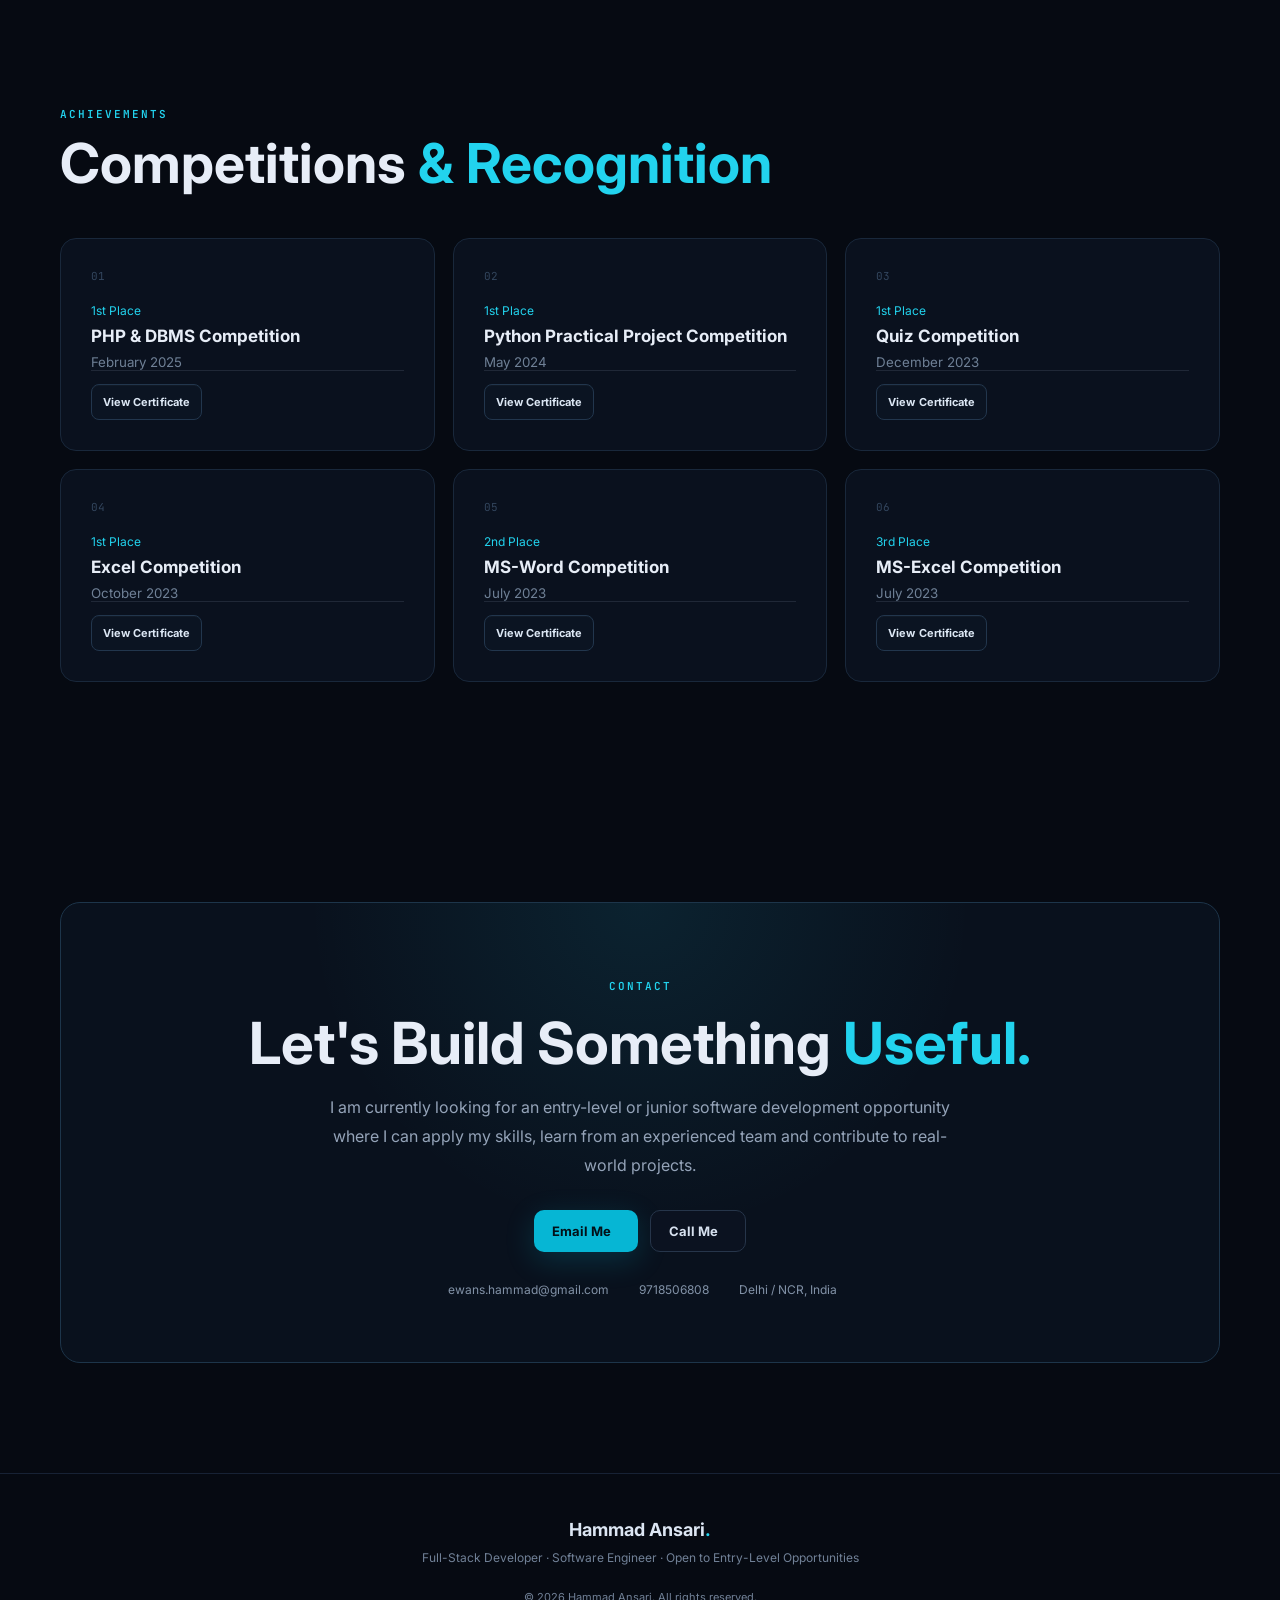
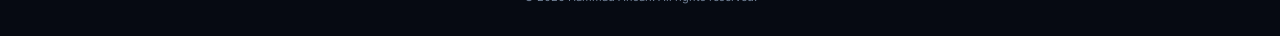
==== commit 032d54f4: "Add files via upload" ====
--- a/index.html
+++ b/index.html
@@ -11,7 +11,7 @@
         content="Hammad Ansari — Full-Stack Developer & Software Engineer. Explore projects, technical skills, education and achievements.">
 
   <meta name="keywords"
-        content="Hammad Ansari, Full-Stack Developer, Software Engineer, PHP Developer, Symfony Developer, Python Developer, JavaScript Developer">
+        content="Hammad Ansari, Full-Stack Developer, Software Engineer, PHP Developer, Python Developer, JavaScript Developer, Laravel Developer">
 
   <meta name="author"
         content="Hammad Ansari">
@@ -251,12 +251,14 @@
         <h2>Technologies <span>& Tools</span></h2>
       </div>
       <div class="skills-grid">
-        <div class="skill-card reveal"><i class="ri-terminal-box-line"></i><h3>Programming</h3><p>PHP · Python · C · C++ · JavaScript ES6+</p></div>
-        <div class="skill-card reveal"><i class="ri-global-line"></i><h3>Web Development</h3><p>HTML5 · CSS3 · DHTML · Responsive Web Design</p></div>
-        <div class="skill-card reveal"><i class="ri-server-line"></i><h3>PHP Development</h3><p>Symfony · Laravel · Slim Framework · REST API Development</p></div>
-        <div class="skill-card reveal"><i class="ri-database-2-line"></i><h3>Database</h3><p>MySQL · DBMS · Database Design · CRUD Applications</p></div>
-        <div class="skill-card reveal"><i class="ri-tools-line"></i><h3>Tools</h3><p>Git · Linux · Windows · MS Office</p></div>
-        <div class="skill-card reveal"><i class="ri-shield-check-line"></i><h3>Specialized</h3><p>Digital ID Systems · Student Portfolios · Digital Security</p></div>
+        <div class="skill-card reveal"><i class="ri-terminal-box-line"></i><h3>Programming</h3><p>PHP · Python · JavaScript · C++</p></div>
+        <div class="skill-card reveal"><i class="ri-global-line"></i><h3>Web Development</h3><p>HTML5 · CSS3 · JavaScript · Responsive Web Design · REST APIs</p></div>
+        <div class="skill-card reveal"><i class="ri-server-line"></i><h3>Frameworks</h3><p>Laravel · Symfony · Slim Framework</p></div>
+        <div class="skill-card reveal"><i class="ri-database-2-line"></i><h3>Database</h3><p>MySQL · PostgreSQL · SQL · Database Design · CRUD</p></div>
+        <div class="skill-card reveal"><i class="ri-tools-line"></i><h3>Tools</h3><p>Git · GitHub · Docker · VS Code · Postman · XAMPP · Sublime Text</p></div>
+        <div class="skill-card reveal"><i class="ri-palette-line"></i><h3>Design & Office</h3><p>CorelDRAW — Advanced · Microsoft Office — Advanced · Excel — Advanced · Photoshop — Basic</p></div>
+        <div class="skill-card reveal"><i class="ri-code-box-line"></i><h3>Specialized</h3><p>Full-Stack Web Development · REST API Development · School Management Systems · Attendance Systems · Student Management Systems · AI-Assisted Development / Vibe Coding</p></div>
+        <div class="skill-card reveal"><i class="ri-book-open-line"></i><h3>Currently Learning</h3><p>Node.js · Express.js · React.js</p></div>
       </div>
     </section>
 
@@ -264,52 +266,42 @@
       <div class="section-head reveal">
         <p class="eyebrow">FEATURED PROJECTS</p>
         <h2>Things I Have <span>Built</span></h2>
-        <p>A collection of practical, academic and independent projects developed to apply technical knowledge to real-world problems.</p>
+        <p>Selected live and academic projects built to apply programming, web development and software engineering skills.</p>
       </div>
       <div class="filters reveal" id="filters">
         <button class="active" data-filter="all">All</button>
-        <button data-filter="full-stack">Full-Stack</button>
-        <button data-filter="web">Web Applications</button>
-        <button data-filter="php">PHP</button>
+        <button data-filter="live">Live</button>
+        <button data-filter="academic">Academic</button>
         <button data-filter="python">Python</button>
-        <button data-filter="systems">Systems</button>
+        <button data-filter="laravel">Laravel</button>
       </div>
       <div class="projects-grid" id="projectGrid">
-        <article class="project-card reveal" data-category="full-stack web systems">
+        <article class="project-card reveal" data-category="live web">
           <div class="project-number">01</div>
           <div class="project-icon"><i class="ri-school-line"></i></div>
           <span class="tag">LIVE PROJECT</span>
           <h3>Esyserve School</h3>
-          <p>A practical school management and attendance-oriented web project designed around school administration workflows.</p>
-          <div class="chips"><span>Web Development</span><span>Database</span><span>Management</span></div>
+          <p>A school management and attendance-oriented web project designed around practical school administration workflows.</p>
+          <div class="chips"><span>Web Development</span><span>Management</span><span>Attendance</span></div>
           <a class="project-link" href="https://esyserveschool.onrender.com" target="_blank" rel="noopener noreferrer">Live Demo <i class="ri-arrow-up-right-line"></i></a>
         </article>
 
-        <article class="project-card reveal" data-category="full-stack web systems">
+        <article class="project-card reveal" data-category="academic python">
           <div class="project-number">02</div>
-          <div class="project-icon"><i class="ri-qr-code-line"></i></div>
-          <span class="tag">SYSTEM</span>
-          <h3>Digital Student Portfolio & QR ID Card System</h3>
-          <p>A digital student management concept combining student portfolios, QR-based identification and integrated student information.</p>
-          <div class="chips"><span>HTML</span><span>CSS</span><span>JavaScript</span><span>PHP</span><span>MySQL</span></div>
-        </article>
-
-        <article class="project-card reveal" data-category="full-stack web php">
+          <div class="project-icon"><i class="ri-braces-line"></i></div>
+          <span class="tag">ACADEMIC PROJECT</span>
+          <h3>Python Institute Project</h3>
+          <p>A Python project developed during institute training to strengthen programming logic, application development and problem-solving skills.</p>
+          <div class="chips"><span>Python</span><span>Application Development</span></div>
+        </article>
+
+        <article class="project-card reveal" data-category="academic laravel web">
           <div class="project-number">03</div>
-          <div class="project-icon"><i class="ri-api-line"></i></div>
-          <span class="tag">BACKEND</span>
-          <h3>Web Applications & Micro-Framework APIs</h3>
-          <p>Practical backend and web application work using PHP frameworks and micro-frameworks, including Symfony and Slim Framework, with REST API development.</p>
-          <div class="chips"><span>PHP</span><span>Symfony</span><span>Slim</span><span>REST API</span><span>MySQL</span></div>
-        </article>
-
-        <article class="project-card reveal" data-category="python systems">
-          <div class="project-number">04</div>
-          <div class="project-icon"><i class="ri-braces-line"></i></div>
-          <span class="tag">PYTHON</span>
-          <h3>Python & DBMS Applications</h3>
-          <p>Practical Python and database projects created to strengthen programming, data handling, database and problem-solving skills.</p>
-          <div class="chips"><span>Python</span><span>MySQL</span><span>DBMS</span></div>
+          <div class="project-icon"><i class="ri-code-box-line"></i></div>
+          <span class="tag">ACADEMIC PROJECT</span>
+          <h3>Laravel Institute Project</h3>
+          <p>A Laravel-based web application developed during institute training with database integration and practical CRUD functionality.</p>
+          <div class="chips"><span>PHP</span><span>Laravel</span><span>Database</span><span>CRUD</span></div>
         </article>
       </div>
     </section>
